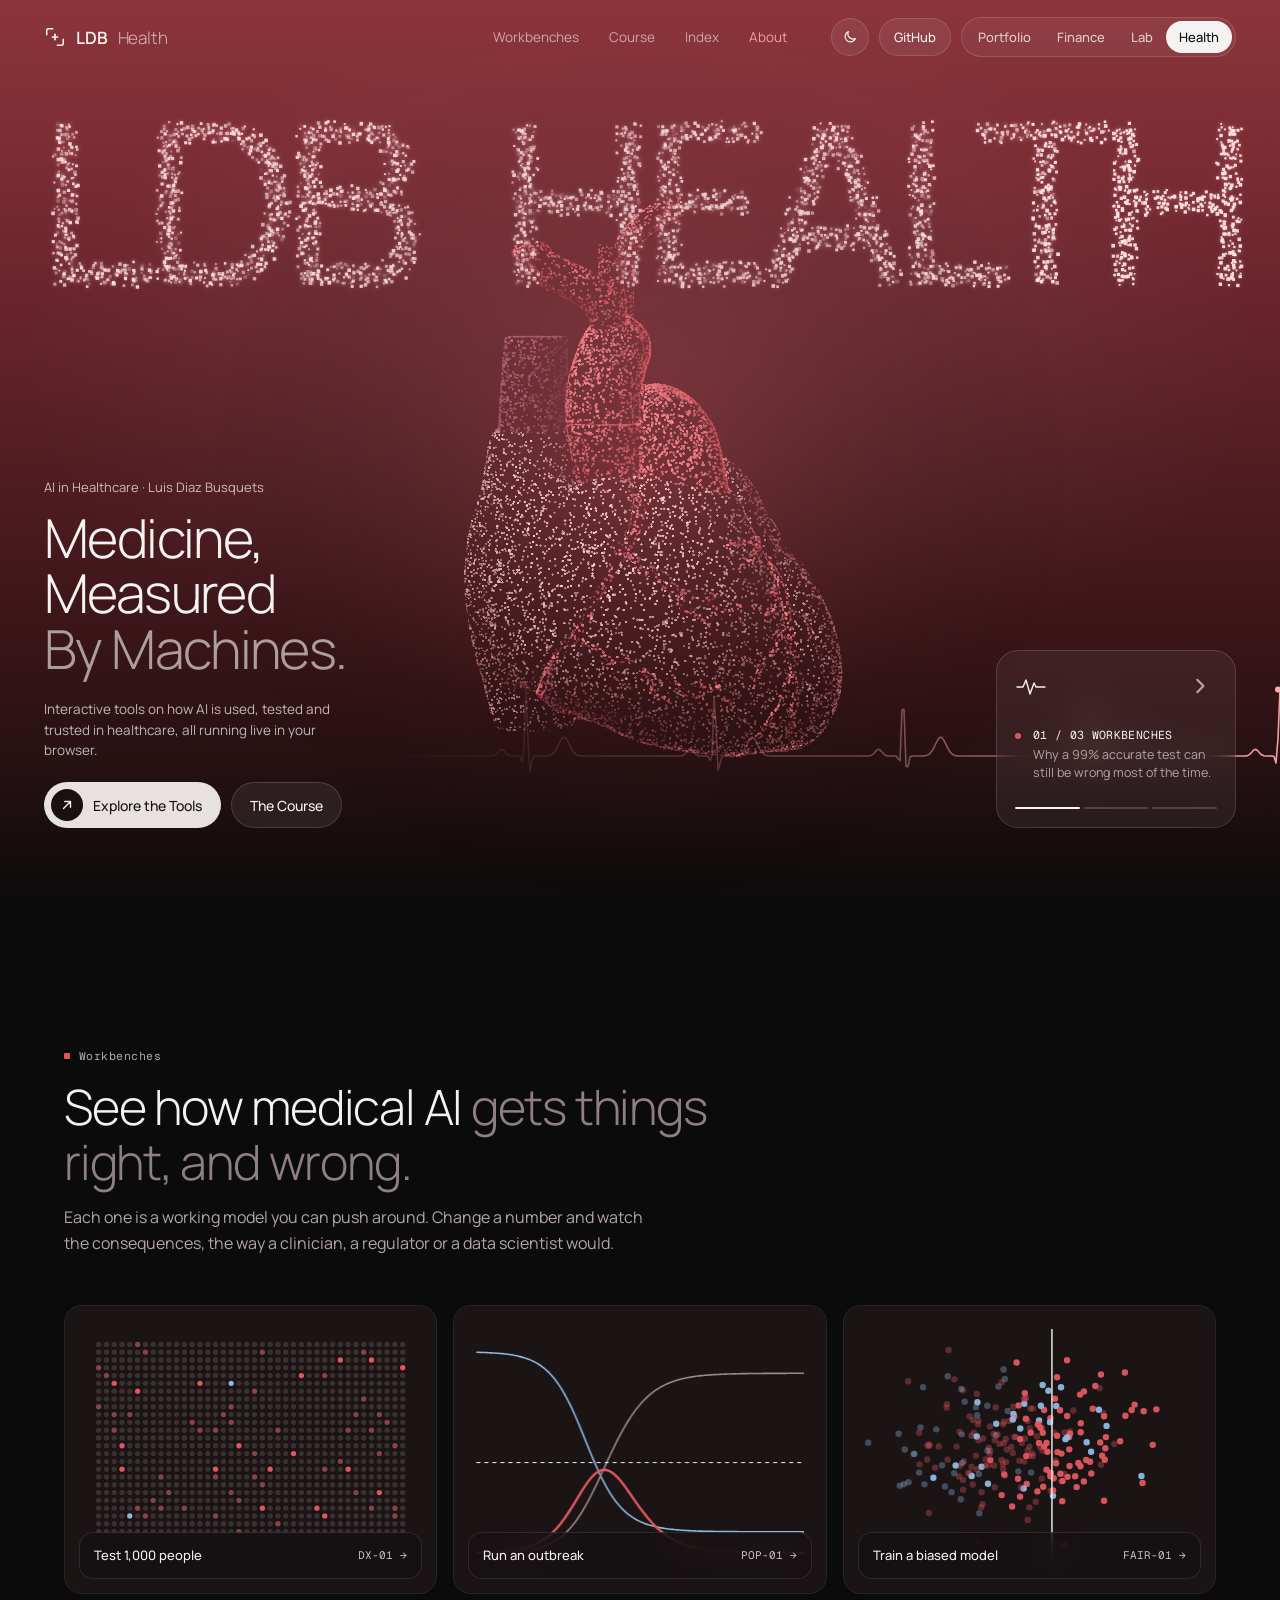
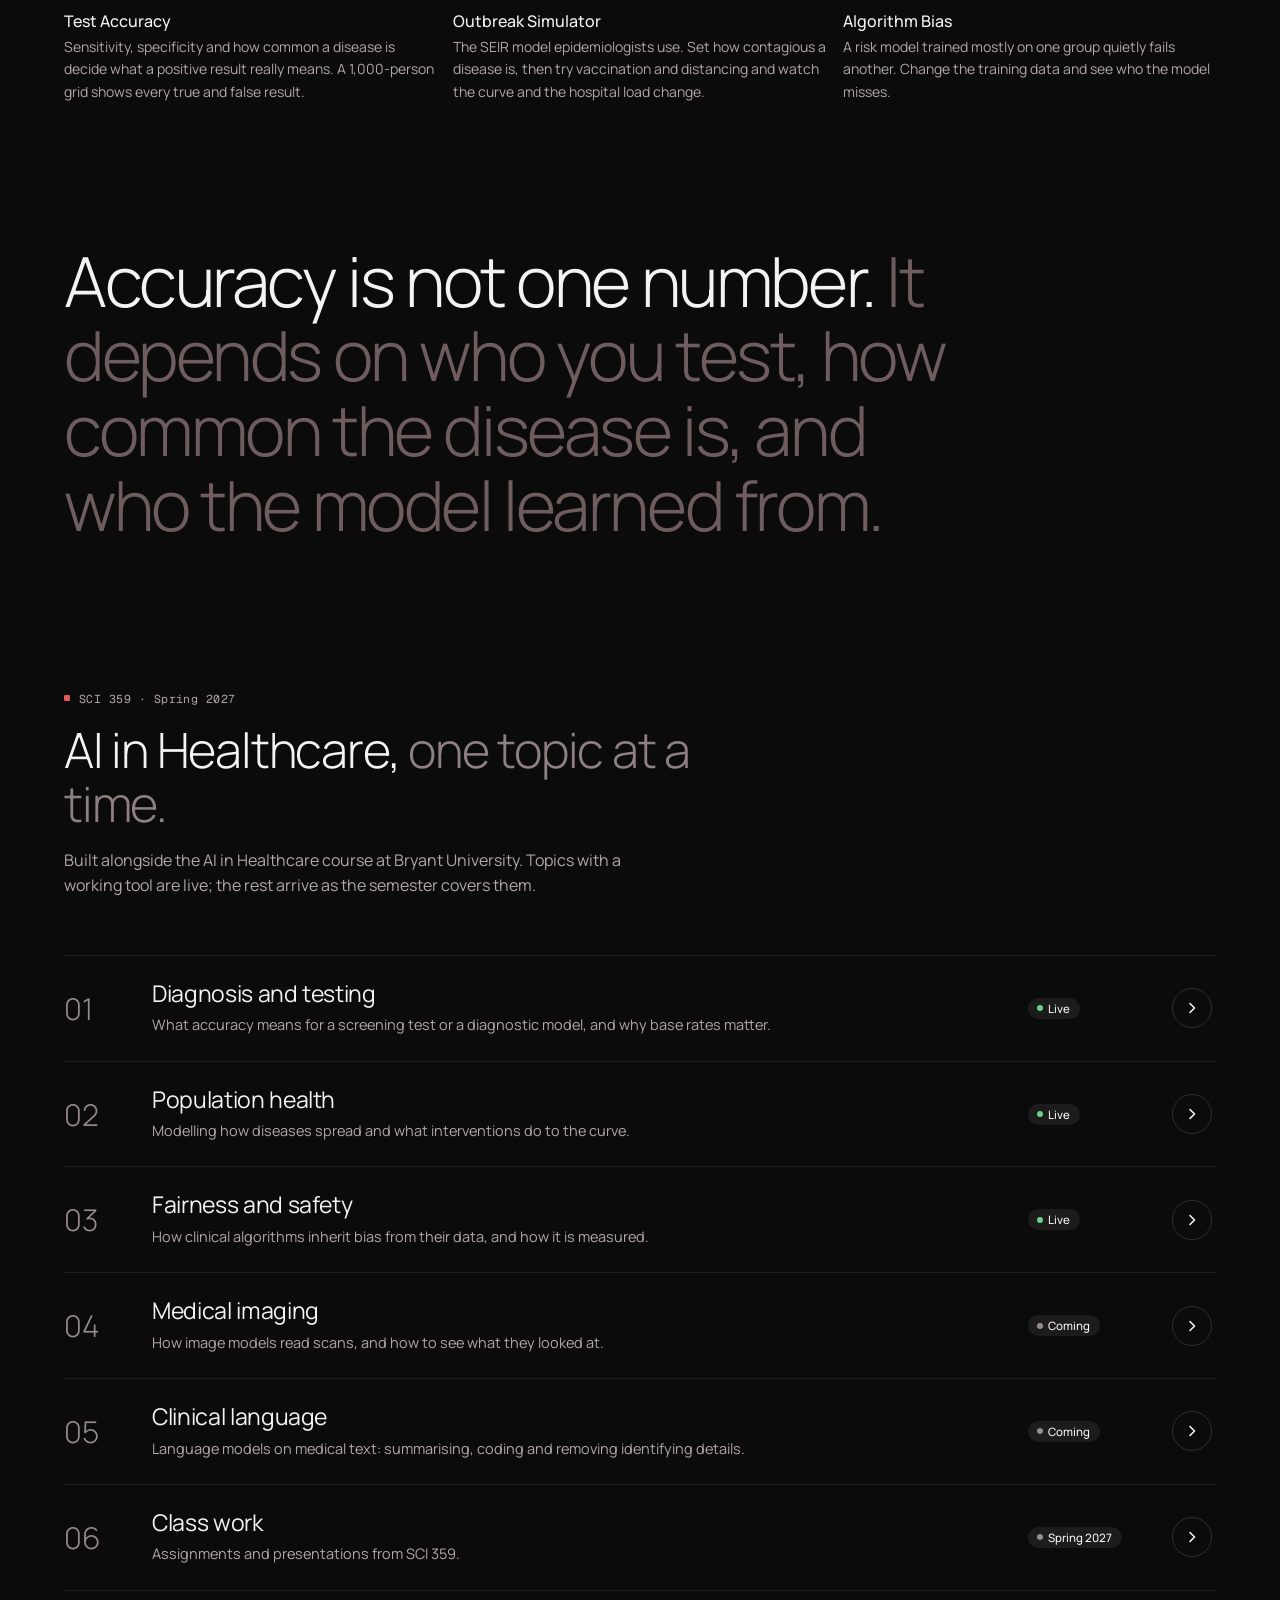
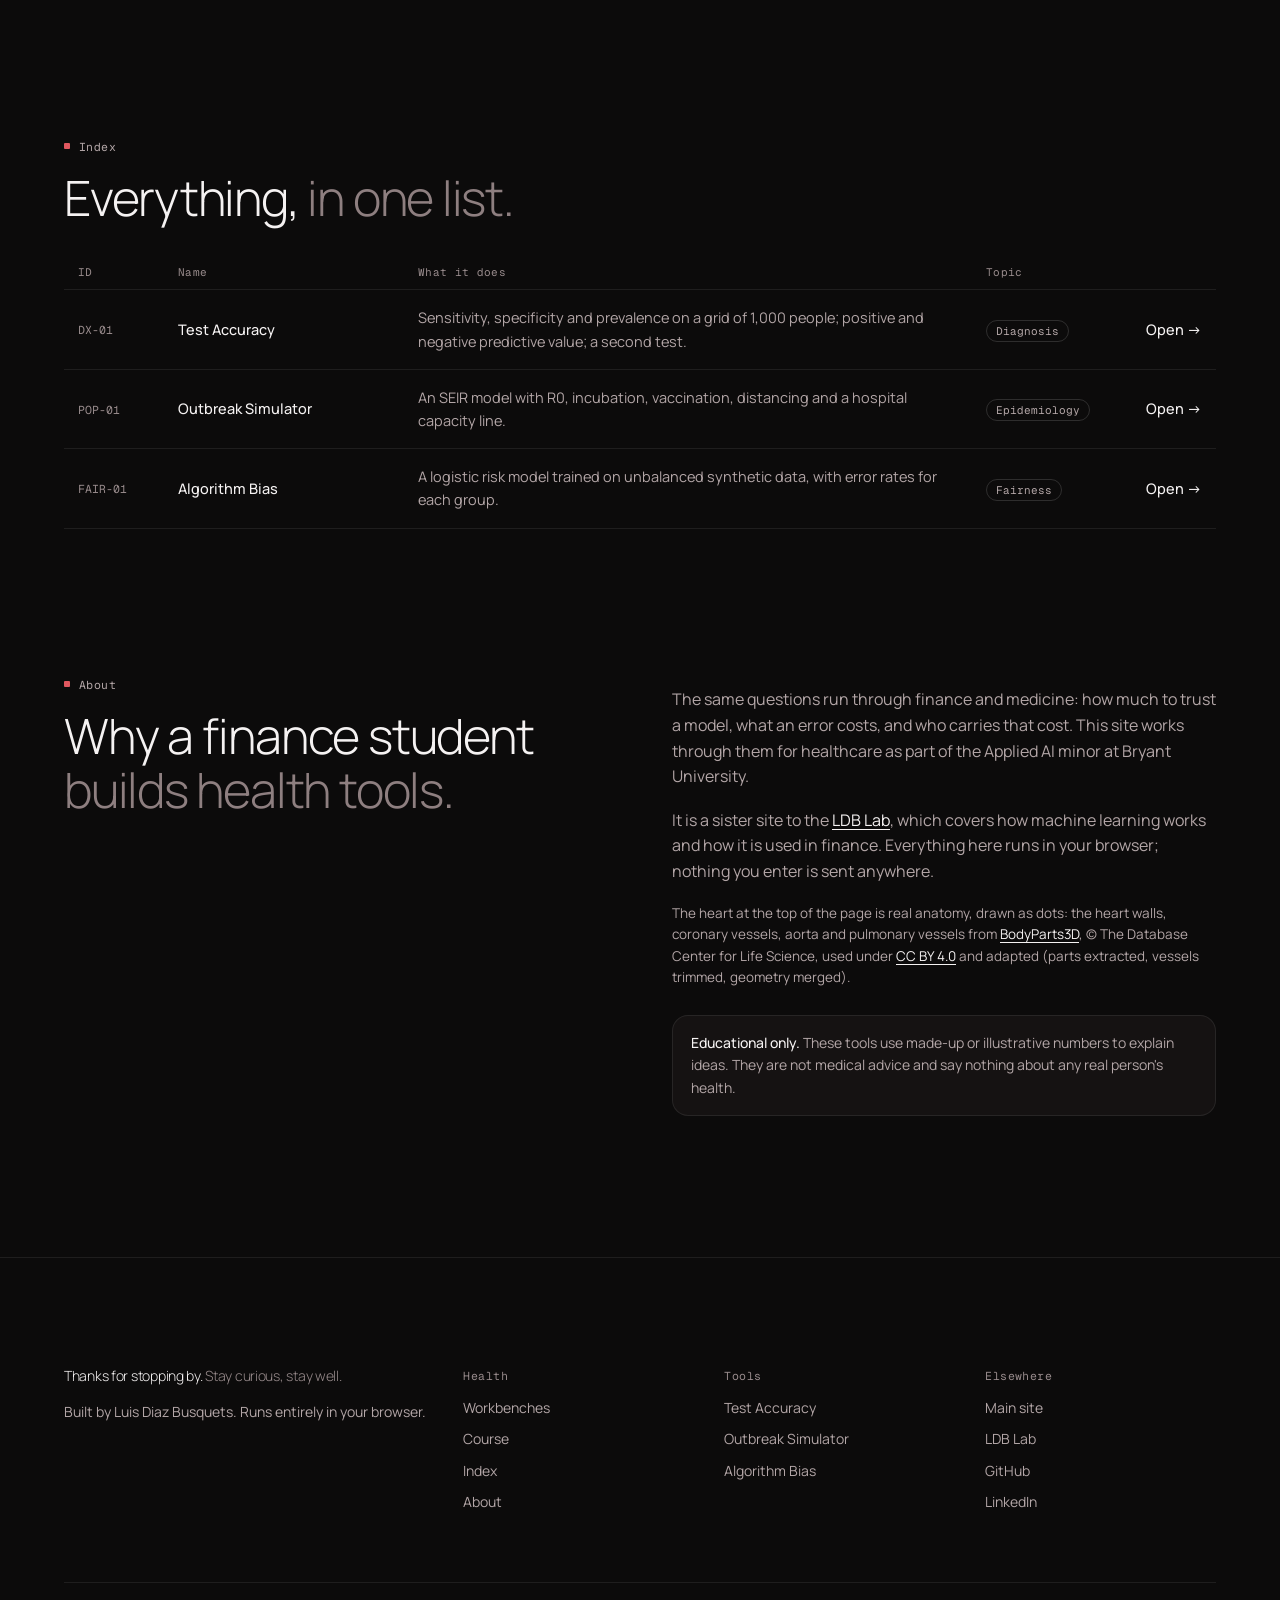
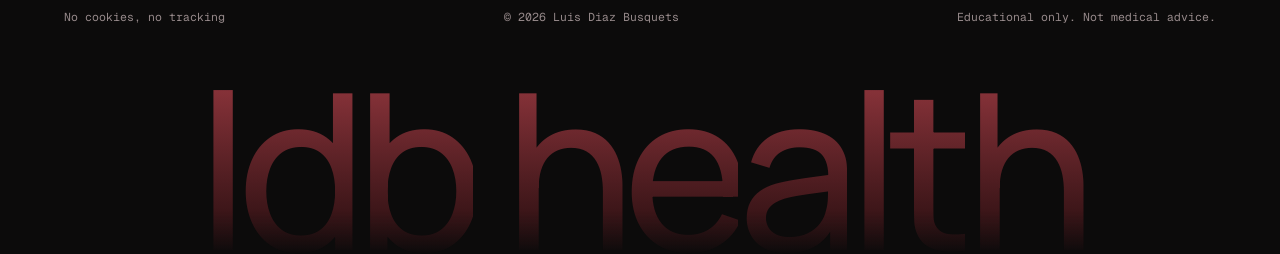
==== index.html @ 4ef7f053 "Version the asset links so browsers pick up updates straight away Co-Authored-By: Claude Opus 5.5 <n" ====
<!DOCTYPE html>
<html lang="en">
<head>
<meta charset="utf-8">
<meta name="viewport" content="width=device-width, initial-scale=1">
<title>Health | Luis Diaz Busquets</title>
<meta name="description" content="Interactive tools on how AI is used, tested and trusted in healthcare, built by Luis Diaz Busquets. Everything runs in your browser.">
<meta property="og:type" content="website">
<meta property="og:site_name" content="LDB Health">
<meta property="og:title" content="Health | Luis Diaz Busquets">
<meta property="og:description" content="Interactive tools on how AI is used, tested and trusted in healthcare. Everything runs in your browser.">
<meta property="og:url" content="https://ldiazbusquets.github.io/health/">
<meta property="og:image" content="https://ldiazbusquets.github.io/health/og.jpg">
<meta property="og:image:width" content="1200">
<meta property="og:image:height" content="630">
<meta name="twitter:card" content="summary_large_image">
<meta name="theme-color" content="#8C343B">
<script src="assets/theme.js?v=805422"></script>
<link rel="icon" href="favicon.svg" type="image/svg+xml">
<link rel="icon" href="favicon-32.png" type="image/png" sizes="32x32">
<link rel="apple-touch-icon" href="apple-touch-icon.png">
<link rel="manifest" href="manifest.webmanifest">
<link rel="preconnect" href="https://fonts.googleapis.com">
<link rel="preconnect" href="https://fonts.gstatic.com" crossorigin>
<link href="https://fonts.googleapis.com/css2?family=Manrope:wght@300;400;500;600&family=Geist+Mono:wght@400;500&display=swap" rel="stylesheet">
<link rel="stylesheet" href="assets/health.css?v=805422">
</head>
<body>

<header class="top"><div class="w">
  <a class="logo" href="#top" aria-label="LDB Health, back to top"><svg viewBox="0 0 24 24" width="22" height="22" aria-hidden="true"><path d="M3 9.5V4.8A1.8 1.8 0 0 1 4.8 3h4.7M14.5 21h4.7a1.8 1.8 0 0 0 1.8-1.8v-4.7" fill="none" stroke="currentColor" stroke-width="1.7" stroke-linecap="round"/><path d="M12 9.2v5.6M9.2 12h5.6" stroke="currentColor" stroke-width="1.9" stroke-linecap="round"/></svg> LDB <span>Health</span></a>
  <nav class="nav" id="nav" aria-label="Sections">
    <a href="#tools">Workbenches</a>
    <a href="#course">Course</a>
    <a href="#index">Index</a>
    <a href="#about">About</a>
    <div class="msites"><a href="/">Portfolio</a><a href="/lab/">Lab</a><b aria-current="page">Health</b></div>
  </nav>
  <div class="hr">
    <button class="tbtn" type="button" id="themeBtn" aria-label="Switch between light and dark"><svg class="moon" viewBox="0 0 24 24" fill="none" stroke="currentColor" stroke-width="1.8" stroke-linecap="round" stroke-linejoin="round" aria-hidden="true"><path d="M20 14.5A8 8 0 0 1 9.5 4a8 8 0 1 0 10.5 10.5z"/></svg><svg class="sun" viewBox="0 0 24 24" fill="none" stroke="currentColor" stroke-width="1.8" stroke-linecap="round" aria-hidden="true"><circle cx="12" cy="12" r="4.2"/><path d="M12 2.5v2M12 19.5v2M2.5 12h2M19.5 12h2M5.3 5.3l1.4 1.4M17.3 17.3l1.4 1.4M5.3 18.7l1.4-1.4M17.3 6.7l1.4-1.4"/></svg></button>
    <a class="pill gl sm gh" href="https://github.com/ldiazbusquets" rel="noopener">GitHub</a>
    <span class="sites" role="navigation" aria-label="Luis Diaz Busquets sites"><a href="/">Portfolio</a><a class="opt" href="/finance/">Finance</a><a href="/lab/">Lab</a><b aria-current="page">Health</b></span>
    <button class="pill gl sm menu" type="button" id="menuBtn" aria-expanded="false" aria-controls="nav">Menu</button>
  </div>
</div></header>

<main>
<section class="hero" id="top" aria-label="Introduction">
  <div class="hstage" role="img" aria-label="A beating anatomical heart: the ventricles, atria, aorta, pulmonary trunk and coronary vessels"><canvas id="wordmark" aria-hidden="true"></canvas><canvas id="heart" aria-hidden="true"></canvas><canvas id="heart3d" data-src="assets/model/heart.bin.gz" aria-hidden="true"></canvas></div>
  <div class="hcopy">
    <p class="k">AI in Healthcare · Luis Diaz Busquets</p>
    <h1><span>Medicine,</span><span>Measured</span><span>By Machines.</span></h1>
    <p>Interactive tools on how AI is used, tested and trusted in healthcare, all running live in your browser.</p>
    <div class="cta"><a class="pill lt" href="#tools"><span class="ic"><svg width="14" height="14" viewBox="0 0 16 16" aria-hidden="true"><path d="M4 12 12 4M5.5 4H12v6.5" fill="none" stroke="currentColor" stroke-width="1.6" stroke-linecap="round" stroke-linejoin="round"/></svg></span>Explore the Tools</a><a class="pill gl" href="#course">The Course</a></div>
  </div>
  <div class="scard" aria-live="polite">
    <div class="tp"><svg viewBox="0 0 32 32" fill="none" stroke="currentColor" stroke-width="1.4" aria-hidden="true"><path d="M2 17h6l3-7 4 14 4-11 2 4h9" stroke-linecap="round" stroke-linejoin="round"/></svg><button class="nx" type="button" id="nx" aria-label="Next"><svg width="16" height="16" viewBox="0 0 16 16" aria-hidden="true"><path d="M6 3.5 10.5 8 6 12.5" fill="none" stroke="currentColor" stroke-width="1.6" stroke-linecap="round" stroke-linejoin="round"/></svg></button></div>
    <a class="it" id="it" href="tests.html"><i></i><div><b id="itb">01 / 03 Workbenches</b><span id="its">Why a 99% accurate test can still be wrong most of the time.</span></div></a>
    <div class="bar" id="bar"><i class="on"></i><i></i><i></i></div>
  </div>
</section>

<section class="s" id="tools" aria-label="Workbenches"><div class="w">
  <div class="shead rv"><div><span class="lbl">Workbenches</span><h2 class="h">See how medical AI <em>gets things right, and wrong.</em></h2><p class="lead">Each one is a working model you can push around. Change a number and watch the consequences, the way a clinician, a regulator or a data scientist would.</p></div></div>
  <div class="feat rv">
    <a class="fc" href="tests.html"><div class="im"><canvas data-prev="tests"></canvas><div class="gl"><b>Test 1,000 people</b><span>DX-01 &rarr;</span></div></div><h3>Test Accuracy</h3><p>Sensitivity, specificity and how common a disease is decide what a positive result really means. A 1,000-person grid shows every true and false result.</p></a>
    <a class="fc" href="outbreak.html"><div class="im"><canvas data-prev="outbreak"></canvas><div class="gl"><b>Run an outbreak</b><span>POP-01 &rarr;</span></div></div><h3>Outbreak Simulator</h3><p>The SEIR model epidemiologists use. Set how contagious a disease is, then try vaccination and distancing and watch the curve and the hospital load change.</p></a>
    <a class="fc" href="bias.html"><div class="im"><canvas data-prev="bias"></canvas><div class="gl"><b>Train a biased model</b><span>FAIR-01 &rarr;</span></div></div><h3>Algorithm Bias</h3><p>A risk model trained mostly on one group quietly fails another. Change the training data and see who the model misses.</p></a>
  </div>
</div></section>

<section class="s" aria-label="Statement"><div class="w rv">
  <p class="stmt">Accuracy is not one number. <span>It depends on who you test, how common the disease is, and who the model learned from.</span></p>
</div></section>

<section class="s" id="course" aria-label="The course"><div class="w">
  <div class="shead rv"><div><span class="lbl">SCI 359 · Spring 2027</span><h2 class="h">AI in Healthcare, <em>one topic at a time.</em></h2><p class="lead">Built alongside the AI in Healthcare course at Bryant University. Topics with a working tool are live; the rest arrive as the semester covers them.</p></div></div>
  <div class="rows rv" id="rows">
    <div class="rw"><button class="rh" type="button" aria-expanded="false"><span class="n">01</span><span><span class="ht">Diagnosis and testing</span><span class="pd">What accuracy means for a screening test or a diagnostic model, and why base rates matter.</span></span><span class="st">Live</span><span class="ar"><svg width="16" height="16" viewBox="0 0 16 16" aria-hidden="true"><path d="M6 3.5 10.5 8 6 12.5" fill="none" stroke="currentColor" stroke-width="1.6" stroke-linecap="round" stroke-linejoin="round"/></svg></span></button>
      <div class="mods"><div><ul><li><a href="tests.html"><span class="id">DX-01</span><span class="t">Test Accuracy</span><span class="d">Sensitivity, specificity, prevalence, and the positive predictive value they produce.</span><span class="o">Open &rarr;</span></a></li></ul></div></div></div>
    <div class="rw"><button class="rh" type="button" aria-expanded="false"><span class="n">02</span><span><span class="ht">Population health</span><span class="pd">Modelling how diseases spread and what interventions do to the curve.</span></span><span class="st">Live</span><span class="ar"><svg width="16" height="16" viewBox="0 0 16 16" aria-hidden="true"><path d="M6 3.5 10.5 8 6 12.5" fill="none" stroke="currentColor" stroke-width="1.6" stroke-linecap="round" stroke-linejoin="round"/></svg></span></button>
      <div class="mods"><div><ul><li><a href="outbreak.html"><span class="id">POP-01</span><span class="t">Outbreak Simulator</span><span class="d">SEIR compartments, R0, vaccination, distancing and hospital capacity.</span><span class="o">Open &rarr;</span></a></li></ul></div></div></div>
    <div class="rw"><button class="rh" type="button" aria-expanded="false"><span class="n">03</span><span><span class="ht">Fairness and safety</span><span class="pd">How clinical algorithms inherit bias from their data, and how it is measured.</span></span><span class="st">Live</span><span class="ar"><svg width="16" height="16" viewBox="0 0 16 16" aria-hidden="true"><path d="M6 3.5 10.5 8 6 12.5" fill="none" stroke="currentColor" stroke-width="1.6" stroke-linecap="round" stroke-linejoin="round"/></svg></span></button>
      <div class="mods"><div><ul><li><a href="bias.html"><span class="id">FAIR-01</span><span class="t">Algorithm Bias</span><span class="d">Group-by-group error rates of a risk model as its training data changes.</span><span class="o">Open &rarr;</span></a></li></ul></div></div></div>
    <div class="rw"><button class="rh" type="button" aria-expanded="false"><span class="n">04</span><span><span class="ht">Medical imaging</span><span class="pd">How image models read scans, and how to see what they looked at.</span></span><span class="st soon">Coming</span><span class="ar"><svg width="16" height="16" viewBox="0 0 16 16" aria-hidden="true"><path d="M6 3.5 10.5 8 6 12.5" fill="none" stroke="currentColor" stroke-width="1.6" stroke-linecap="round" stroke-linejoin="round"/></svg></span></button>
      <div class="mods"><div><ul><li><div><span class="id">IMG-01</span><span class="t">How AI Reads a Scan</span><span class="d">A small image model on a public research dataset, with a map of the pixels it relied on.</span><span class="o soon">Coming</span></div></li></ul></div></div></div>
    <div class="rw"><button class="rh" type="button" aria-expanded="false"><span class="n">05</span><span><span class="ht">Clinical language</span><span class="pd">Language models on medical text: summarising, coding and removing identifying details.</span></span><span class="st soon">Coming</span><span class="ar"><svg width="16" height="16" viewBox="0 0 16 16" aria-hidden="true"><path d="M6 3.5 10.5 8 6 12.5" fill="none" stroke="currentColor" stroke-width="1.6" stroke-linecap="round" stroke-linejoin="round"/></svg></span></button>
      <div class="mods"><div><ul><li><div><span class="id">NLP-01</span><span class="t">De-identification</span><span class="d">Find and mask names, dates and numbers in a made-up clinical note.</span><span class="o soon">Coming</span></div></li></ul></div></div></div>
    <div class="rw"><button class="rh" type="button" aria-expanded="false"><span class="n">06</span><span><span class="ht">Class work</span><span class="pd">Assignments and presentations from SCI 359.</span></span><span class="st soon">Spring 2027</span><span class="ar"><svg width="16" height="16" viewBox="0 0 16 16" aria-hidden="true"><path d="M6 3.5 10.5 8 6 12.5" fill="none" stroke="currentColor" stroke-width="1.6" stroke-linecap="round" stroke-linejoin="round"/></svg></span></button>
      <div class="mods"><div><ul><li><div><span class="id">SCI 359</span><span class="t">Projects</span><span class="d">Added as the course goes.</span><span class="o soon">Spring 2027</span></div></li></ul></div></div></div>
  </div>
</div></section>

<section class="s" id="index" aria-label="Index"><div class="w">
  <div class="shead rv"><div><span class="lbl">Index</span><h2 class="h">Everything, <em>in one list.</em></h2></div></div>
  <table class="cat rv"><thead><tr><th class="id">ID</th><th>Name</th><th>What it does</th><th class="m">Topic</th><th></th></tr></thead><tbody>
    <tr class="row" data-href="tests.html"><td class="id">DX-01</td><td class="t"><a href="tests.html">Test Accuracy</a></td><td class="d">Sensitivity, specificity and prevalence on a grid of 1,000 people; positive and negative predictive value; a second test.</td><td class="m"><span class="tag">Diagnosis</span></td><td class="go">Open &rarr;</td></tr>
    <tr class="row" data-href="outbreak.html"><td class="id">POP-01</td><td class="t"><a href="outbreak.html">Outbreak Simulator</a></td><td class="d">An SEIR model with R0, incubation, vaccination, distancing and a hospital capacity line.</td><td class="m"><span class="tag">Epidemiology</span></td><td class="go">Open &rarr;</td></tr>
    <tr class="row" data-href="bias.html"><td class="id">FAIR-01</td><td class="t"><a href="bias.html">Algorithm Bias</a></td><td class="d">A logistic risk model trained on unbalanced synthetic data, with error rates for each group.</td><td class="m"><span class="tag">Fairness</span></td><td class="go">Open &rarr;</td></tr>
  </tbody></table>
</div></section>

<section class="s" id="about" aria-label="About"><div class="w two rv">
  <div><span class="lbl">About</span><h2 class="h">Why a finance student <em>builds health tools.</em></h2></div>
  <div>
    <p>The same questions run through finance and medicine: how much to trust a model, what an error costs, and who carries that cost. This site works through them for healthcare as part of the Applied AI minor at Bryant University.</p>
    <p>It is a sister site to the <a href="/lab/" style="color:var(--ink);text-decoration:underline;text-underline-offset:3px">LDB Lab</a>, which covers how machine learning works and how it is used in finance. Everything here runs in your browser; nothing you enter is sent anywhere.</p>
    <p style="font-size:13.5px">The heart at the top of the page is real anatomy, drawn as dots: the heart walls, coronary vessels, aorta and pulmonary vessels from <a href="https://dbarchive.biosciencedbc.jp/en/bodyparts3d/" rel="noopener" style="color:var(--ink);text-decoration:underline;text-underline-offset:3px">BodyParts3D</a>, © The Database Center for Life Science, used under <a href="https://creativecommons.org/licenses/by/4.0/" rel="noopener" style="color:var(--ink);text-decoration:underline;text-underline-offset:3px">CC BY 4.0</a> and adapted (parts extracted, vessels trimmed, geometry merged).</p>
    <div class="note"><b>Educational only.</b> These tools use made-up or illustrative numbers to explain ideas. They are not medical advice and say nothing about any real person's health.</div>
  </div>
</div></section>
</main>

<footer><div class="w">
  <div class="fgrid">
    <div><p class="big4">Thanks for stopping by. <em>Stay curious, stay well.</em></p><p style="margin-top:16px">Built by Luis Diaz Busquets. Runs entirely in your browser.</p></div>
    <div><h5>Health</h5><p><a href="#tools">Workbenches</a></p><p><a href="#course">Course</a></p><p><a href="#index">Index</a></p><p><a href="#about">About</a></p></div>
    <div><h5>Tools</h5><p><a href="tests.html">Test Accuracy</a></p><p><a href="outbreak.html">Outbreak Simulator</a></p><p><a href="bias.html">Algorithm Bias</a></p></div>
    <div><h5>Elsewhere</h5><p><a href="/">Main site</a></p><p><a href="/lab/">LDB Lab</a></p><p><a href="https://github.com/ldiazbusquets" rel="noopener">GitHub</a></p><p><a href="https://www.linkedin.com/in/luis-diaz-busquets" rel="noopener">LinkedIn</a></p></div>
  </div>
  <div class="fbar"><span>No cookies, no tracking</span><span>&copy; <span id="yr"></span> Luis Diaz Busquets</span><span>Educational only. Not medical advice.</span></div>
</div>
<div class="wm" id="wm" aria-hidden="true"><span>l</span><span>d</span><span>b</span><span>&nbsp;</span><span>h</span><span>e</span><span>a</span><span>l</span><span>t</span><span>h</span></div>
</footer>

<script src="assets/site.js?v=805422"></script>
<script src="assets/heart3d.js?v=805422"></script>
<script src="assets/wordmark.js?v=805422"></script>
<script src="assets/heart.js?v=805422"></script>
<script>
(function () {
  // hero card: cycles through the workbenches
  var items = [['01 / 03 Workbenches', 'Why a 99% accurate test can still be wrong most of the time.', 'tests.html'],
               ['02 / 03 Workbenches', 'Flatten an outbreak curve under the hospital line.', 'outbreak.html'],
               ['03 / 03 Workbenches', 'Watch a model trained on one group miss another.', 'bias.html']], k = 0, timer;
  function show(i) { k = i; document.getElementById('itb').textContent = items[i][0]; document.getElementById('its').textContent = items[i][1]; document.getElementById('it').href = items[i][2];
    document.querySelectorAll('#bar i').forEach(function (b, j) { b.classList.toggle('on', j === i); }); }
  function auto() { clearInterval(timer); timer = setInterval(function () { show((k + 1) % items.length); }, 5000); }
  document.getElementById('nx').onclick = function () { show((k + 1) % items.length); auto(); }; auto();

  // course rows open and close
  document.querySelectorAll('.rh').forEach(function (b) { b.onclick = function () { var r = b.parentElement, o = r.classList.toggle('open'); b.setAttribute('aria-expanded', o); }; });
  // index rows are clickable
  document.querySelectorAll('tr.row').forEach(function (r) { r.onclick = function (e) { if (!e.target.closest('a')) location.href = r.dataset.href; }; });

  // live previews on the workbench cards
  function prev() {
    var C = window.ldbColors();
    document.querySelectorAll('canvas[data-prev]').forEach(function (cv) {
      var r = cv.getBoundingClientRect(), d = Math.min(2, devicePixelRatio || 1), W = r.width, H = r.height; if (!W) return;
      cv.width = W * d; cv.height = H * d; var c = cv.getContext('2d'); c.setTransform(d, 0, 0, d, 0, 0);
      c.fillStyle = C.lt ? '#F3E9E9' : '#1A1415'; c.fillRect(0, 0, W, H);
      var kind = cv.dataset.prev;
      if (kind === 'tests') {   // 1,000 people: prevalence 2%, sensitivity 90%, specificity 95%
        var cols = 40, rows = 25, gx = W * 0.84 / cols, ox = (W - gx * cols) / 2, oy = H * 0.12;
        var cells = []; for (var i = 0; i < 18; i++) cells.push('tp'); cells.push('fn', 'fn'); for (i = 0; i < 49; i++) cells.push('fp'); while (cells.length < 1000) cells.push('tn');
        var seed = 7; function rnd() { seed = (seed * 9301 + 49297) % 233280; return seed / 233280; }
        for (i = cells.length - 1; i > 0; i--) { var j = Math.floor(rnd() * (i + 1)), t = cells[i]; cells[i] = cells[j]; cells[j] = t; }
        var col = { tp: C.acc2, fn: C.blue, fp: C.lt ? '#E3A9AD' : '#8A4248', tn: C.lt ? '#DCCFD0' : '#3A3031' };
        cells.forEach(function (k2, n) { c.fillStyle = col[k2]; c.beginPath(); c.arc(ox + (n % cols + .5) * gx, oy + (Math.floor(n / cols) + .5) * gx, gx * 0.34, 0, 7); c.fill(); });
      } else if (kind === 'outbreak') {   // a quick SEIR run
        var N = 1, S = .999, E = 0, I = .001, R = 0, b = 2.5 / 7, s2 = 1 / 5, g2 = 1 / 7, pts = [];
        for (var day = 0; day < 180; day++) { for (var h = 0; h < 4; h++) { var dt = .25, inf = b * S * I; S -= inf * dt; E += (inf - s2 * E) * dt; I += (s2 * E - g2 * I) * dt; R += g2 * I * dt; } pts.push([S, I, R]); }
        var X = function (i2) { return W * 0.06 + i2 / 179 * W * 0.88; }, Y = function (v) { return H * 0.86 - v * H * 0.7; };
        [[0, C.blue], [2, C.t3], [1, C.acc2]].forEach(function (q) { c.strokeStyle = q[1]; c.lineWidth = q[0] === 1 ? 2.4 : 1.6; c.beginPath(); pts.forEach(function (p, i2) { var y = Y(q[0] === 1 ? p[1] * 3 : p[q[0]]); if (i2) c.lineTo(X(i2), y); else c.moveTo(X(i2), y); }); c.stroke(); });
        c.setLineDash([4, 4]); c.strokeStyle = C.ink; c.lineWidth = 1; c.beginPath(); c.moveTo(W * .06, Y(.45)); c.lineTo(W * .94, Y(.45)); c.stroke(); c.setLineDash([]);
      } else {   // two groups, one threshold
        var sd = 3; function rn() { sd = (sd * 16807) % 2147483647; return sd / 2147483647; } function gauss() { return Math.sqrt(-2 * Math.log(rn() + 1e-9)) * Math.cos(6.283 * rn()); }
        for (var n2 = 0; n2 < 260; n2++) { var grpB = n2 % 4 === 0, sick = rn() < .4, x = (sick ? .62 : .38) + gauss() * .12 - (grpB ? .12 : 0), y = .5 + gauss() * .17;
          c.fillStyle = grpB ? C.blue : C.acc2; c.globalAlpha = sick ? .95 : .35; c.beginPath(); c.arc(W * (.08 + x * .84), H * (.12 + y * .72), 3.2, 0, 7); c.fill(); }
        c.globalAlpha = 1; c.strokeStyle = C.ink; c.lineWidth = 1.4; c.beginPath(); c.moveTo(W * .56, H * .08); c.lineTo(W * .56, H * .88); c.stroke();
      }
    });
  }
  addEventListener('load', prev); addEventListener('resize', function () { clearTimeout(prev.t); prev.t = setTimeout(prev, 150); }); addEventListener('themechange', prev);
})();
</script>
</body>
</html>
---- assets/health.css ----
/* LDB Health: the LDB Lab design system, in red. Shared by every page. */
:root { --bg: #0C0B0B; --s1: #151212; --s2: #1C1818; --s3: #2A2222; --ln: rgba(255,255,255,.08); --ln2: rgba(255,255,255,.14);
  --ink: #F5F2F2; --t2: #B3A6A7; --t3: #978A8B; --acc: #F2A0A4; --acc2: #E0575F; --green: #6BD38A; --rose: #E7A3A8; --blue: #8FB8E0;
  --hero: linear-gradient(180deg, #8C343B 0%, #7A2C33 18%, #5E2127 42%, #3D1619 68%, #241012 86%, #0C0B0B 100%);
  --wmg: linear-gradient(180deg, #8C343B 0%, #3D1619 75%, rgba(12,11,11,0) 100%);
  --sans: "Manrope", system-ui, -apple-system, "Segoe UI", Arial, sans-serif; --mono: "Geist Mono", ui-monospace, Menlo, Consolas, monospace;
  --max: 1240px; --g: clamp(18px, 4vw, 44px); color-scheme: dark; }
html.lt { color-scheme: light; --bg: #F2EEEE; --s1: #FAF7F7; --s2: #FFFFFF; --s3: #E3D6D7; --ln: rgba(60,20,24,.09); --ln2: rgba(60,20,24,.16);
  --ink: #1C1415; --t2: #5F5152; --t3: #7A6A6B; --acc: #B3343C; --acc2: #C8414A;
  --hero: linear-gradient(180deg, #E9C9CB 0%, #EED7D8 30%, #F1E3E3 62%, #F2EEEE 100%);
  --wmg: linear-gradient(180deg, #C98C90 0%, #E2C3C5 70%, rgba(242,238,238,0) 100%); }
* { box-sizing: border-box; }
[hidden] { display: none !important; }
html { -webkit-text-size-adjust: 100%; }
@view-transition { navigation: auto; }
body { margin: 0; background: var(--bg); color: var(--ink); font: 400 16px/1.6 var(--sans); -webkit-font-smoothing: antialiased; overflow-x: clip; }
a { color: inherit; text-decoration: none; }
:focus-visible { outline: 2px solid var(--acc); outline-offset: 3px; border-radius: 8px; }
.w { max-width: var(--max); margin: 0 auto; padding: 0 var(--g); }
.lbl { display: inline-flex; align-items: center; gap: 9px; font: 400 11.5px var(--mono); letter-spacing: .04em; color: var(--t2); }
.lbl::before { content: ""; width: 6px; height: 6px; background: var(--acc2); border-radius: 1px; }
h2.h { font: 300 clamp(30px, 3.8vw, 50px)/1.12 var(--sans); letter-spacing: -.025em; margin: 14px 0 0; }
h2.h em { font-style: normal; color: #8E7F80; } html.lt h2.h em { color: #A39192; }
.lead { color: var(--t2); font-size: clamp(15px, 1.25vw, 17px); max-width: 580px; margin: 16px 0 0; }
html.theming, html.theming * { transition: background-color .5s ease, color .5s ease, border-color .5s ease, fill .5s ease !important; }

/* pills */
.pill { display: inline-flex; align-items: center; gap: 10px; font: 500 14px var(--sans); padding: 6px 18px 6px 6px; border-radius: 999px; border: 1px solid transparent; cursor: pointer; white-space: nowrap; transition: background .2s, border-color .2s, transform .2s; color: inherit; background: none; }
.pill .ic { width: 32px; height: 32px; border-radius: 50%; display: inline-flex; align-items: center; justify-content: center; flex: none; transition: transform .3s; }
.pill:hover .ic { transform: rotate(-45deg); }
.pill.lt { background: rgba(245,240,240,.94); color: #171112; } .pill.lt .ic { background: #171112; color: #F5F0F0; } .pill.lt:hover { background: #fff; }
html.lt .pill.lt { background: #1C1415; color: #F7F2F2; } html.lt .pill.lt .ic { background: #F7F2F2; color: #1C1415; } html.lt .pill.lt:hover { background: #2C2021; }
.pill.gl { background: rgba(255,255,255,.07); border-color: var(--ln2); color: var(--ink); -webkit-backdrop-filter: blur(14px); backdrop-filter: blur(14px); padding: 6px 18px; min-height: 46px; }
.pill.gl:hover { background: rgba(255,255,255,.13); }
html.lt .pill.gl { background: rgba(255,255,255,.55); } html.lt .pill.gl:hover { background: rgba(255,255,255,.9); }
.pill.sm { font-size: 13px; padding: 4px 15px 4px 4px; } .pill.sm .ic { width: 28px; height: 28px; }
.pill.gl.sm { padding: 4px 14px; min-height: 38px; }

/* header */
header.top { position: fixed; top: 0; left: 0; right: 0; z-index: 40; transition: background .3s, border-color .3s; border-bottom: 1px solid transparent; }
header.top.scrolled { background: rgba(12,11,11,.72); -webkit-backdrop-filter: blur(18px) saturate(1.2); backdrop-filter: blur(18px) saturate(1.2); border-color: var(--ln); }
html.lt header.top.scrolled { background: rgba(242,238,238,.78); }
header.top .w { display: grid; grid-template-columns: 1fr auto 1fr; align-items: center; height: 74px; gap: 16px; max-width: 1400px; }
.logo { display: inline-flex; align-items: center; gap: 10px; font: 600 17px var(--sans); letter-spacing: -.01em; white-space: nowrap; justify-self: start; }
.logo span { font-weight: 300; opacity: .7; }
.logo .crumb { font: 400 13.5px var(--sans); opacity: .6; padding-left: 12px; margin-left: 2px; border-left: 1px solid var(--ln2); }
.nav { display: flex; gap: 30px; }
.nav a { font: 400 13.5px var(--sans); color: var(--ink); opacity: .62; transition: opacity .2s, color .2s; padding: 6px 0; }
.nav a:hover { opacity: 1; } .nav a.on { color: var(--acc); opacity: 1; }
.hr { justify-self: end; display: flex; gap: 10px; align-items: center; }
.sites { display: inline-flex; align-items: center; height: 40px; padding: 3px; border-radius: 999px; border: 1px solid var(--ln2); background: rgba(255,255,255,.05); -webkit-backdrop-filter: blur(14px); backdrop-filter: blur(14px); white-space: nowrap; }
.sites a, .sites b { display: grid; place-items: center; height: 32px; padding: 0 13px; border-radius: 999px; font: 500 13px var(--sans); color: var(--ink); opacity: .8; transition: opacity .2s, background .2s; }
.sites a:hover { opacity: 1; background: rgba(255,255,255,.08); }
.sites b { background: var(--ink); color: var(--bg); opacity: 1; }
html.lt .sites { background: rgba(255,255,255,.5); border-color: rgba(60,20,24,.14); }
.msites { display: none; }
.menu { display: none; }
.tbtn { width: 38px; height: 38px; border-radius: 50%; display: grid; place-items: center; padding: 0; cursor: pointer; color: var(--ink); background: rgba(255,255,255,.07); border: 1px solid var(--ln2); -webkit-backdrop-filter: blur(14px); backdrop-filter: blur(14px); transition: background .2s, transform .3s; }
.tbtn:hover { background: rgba(255,255,255,.14); } .tbtn:active { transform: scale(.92); }
.tbtn svg { width: 16px; height: 16px; display: block; } .tbtn .sun { display: none; }
html.lt .tbtn .sun { display: block; } html.lt .tbtn .moon { display: none; }
html.lt .tbtn { background: rgba(255,255,255,.5); border-color: rgba(60,20,24,.14); }
@media (max-width: 1240px) { .hr .gh { display: none; } }
@media (max-width: 1100px) { .sites .opt { display: none; } }
@media (max-width: 960px) { .nav { gap: 20px; } }
@media (max-width: 820px) {
  header.top { background: rgba(12,11,11,.6); -webkit-backdrop-filter: blur(18px); backdrop-filter: blur(18px); }
  html.lt header.top { background: rgba(242,238,238,.7); }
  header.top .w { grid-template-columns: 1fr auto; height: 64px; }
  .nav { display: none; position: absolute; top: 64px; left: 0; right: 0; flex-direction: column; gap: 0; background: rgba(12,11,11,.97); border-bottom: 1px solid var(--ln); padding: 6px var(--g) 14px; }
  html.lt .nav { background: rgba(242,238,238,.98); }
  .nav.open { display: flex; } .nav a { padding: 14px 0; border-bottom: 1px solid var(--ln); font-size: 15px; opacity: .85; } .nav a:last-child { border: 0; }
  .menu { display: inline-flex; } .hr .sites { display: none; }
  .nav.open .msites { display: flex; gap: 6px; margin-top: 12px; } .nav .msites a, .nav .msites b { flex: 1; text-align: center; padding: 11px 0; border: 1px solid var(--ln2); border-radius: 999px; font: 500 14px var(--sans); }
  .nav .msites b { background: var(--ink); color: var(--bg); border-color: transparent; }
  .logo .crumb { display: none; }
  header.top .w > span:empty { display: none; }
}

/* hero */
.hero { position: relative; min-height: max(720px, 100svh); background: var(--hero); overflow: hidden; isolation: isolate; }
.hero::after { content: ""; position: absolute; inset: 0; z-index: -1; background: radial-gradient(70% 55% at 50% 40%, rgba(255,255,255,.08), transparent 70%); pointer-events: none; }
html.lt .hero::after { background: radial-gradient(70% 55% at 50% 40%, rgba(255,255,255,.4), transparent 70%); }
.hstage { position: absolute; inset: 0; z-index: 0; }
#wordmark { position: absolute; left: 0; right: 0; top: clamp(70px, 9vh, 100px); width: 100%; height: clamp(130px, 19vw, 280px); display: block; transition: opacity 1.2s ease; }
#wordmark.ingl { opacity: 0; }   /* drawn inside the heart's WebGL canvas instead, so the heart always covers it */
#heart, #heart3d { position: absolute; inset: 0; width: 100%; height: 100%; display: block; }
#heart3d { opacity: 0; transition: opacity 1.2s ease; } #heart3d.on { opacity: 1; }
.hcopy { position: absolute; z-index: 2; left: var(--g); bottom: clamp(48px, 8vh, 80px); max-width: 440px; }
.hcopy .k { font: 400 13px var(--sans); opacity: .75; margin: 0 0 14px; }
.hcopy h1 { font: 300 clamp(36px, 4.2vw, 60px)/1.04 var(--sans); letter-spacing: -.03em; margin: 0; }
.hcopy h1 span { display: block; } .hcopy h1 span:last-child { opacity: .62; }
.hcopy p { font-size: 13.5px; opacity: .74; margin: 22px 0; max-width: 320px; line-height: 1.5; }
.hcopy .cta { display: flex; gap: 10px; flex-wrap: wrap; }
.scard { position: absolute; z-index: 2; right: var(--g); bottom: clamp(48px, 8vh, 80px); width: 240px; padding: 18px; border-radius: 22px; background: rgba(255,255,255,.06); border: 1px solid rgba(255,255,255,.14); -webkit-backdrop-filter: blur(18px); backdrop-filter: blur(18px); }
html.lt .scard { background: rgba(255,255,255,.45); border-color: rgba(60,20,24,.12); }
.scard .tp { display: flex; justify-content: space-between; align-items: center; margin-bottom: 24px; }
.scard .tp svg { width: 32px; height: 32px; }
.scard .nx { width: 34px; height: 34px; border-radius: 50%; border: 0; background: transparent; color: var(--t2); cursor: pointer; display: flex; align-items: center; justify-content: center; }
.scard .nx:hover { background: rgba(255,255,255,.1); color: var(--ink); }
.scard .it { display: grid; grid-template-columns: 8px 1fr; gap: 10px; align-items: start; min-height: 64px; }
.scard .it i { width: 6px; height: 6px; border-radius: 50%; background: var(--acc2); margin-top: 6px; }
.scard .it b { display: block; font: 400 11.5px var(--mono); letter-spacing: .03em; text-transform: uppercase; }
.scard .it span { display: block; font-size: 12.5px; color: var(--t2); margin-top: 4px; line-height: 1.45; }
.scard .bar { display: flex; gap: 4px; margin-top: 16px; }
.scard .bar i { flex: 1; height: 2px; border-radius: 1px; background: rgba(255,255,255,.18); transition: background .3s; }
html.lt .scard .bar i { background: rgba(60,20,24,.15); }
.scard .bar i.on { background: var(--ink); }
@media (max-width: 980px) {
  .hero { min-height: 0; padding: 74px 0 40px; }
  .hstage { position: relative; height: min(100vw, 560px); }
  #wordmark { top: 0; height: 22vw; }
  .hcopy, .scard { position: relative; left: 0; right: 0; bottom: 0; margin: 10px var(--g) 0; max-width: none; }
  .scard { width: auto; margin-top: 30px; }
}

/* sections */
section.s { position: relative; padding: clamp(96px, 11vw, 150px) 0 0; scroll-margin-top: 40px; }
.shead { display: flex; justify-content: space-between; align-items: flex-end; gap: 30px; flex-wrap: wrap; }
.shead > div { max-width: 660px; }
.stmt { font: 300 clamp(30px, 5.4vw, 76px)/1.08 var(--sans); letter-spacing: -.035em; margin: 0; text-wrap: balance; }
.stmt span { color: #6F5D5E; } html.lt .stmt span { color: #B39E9F; }

/* featured cards with live previews */
.feat { display: grid; grid-template-columns: repeat(3, minmax(0, 1fr)); gap: 16px; margin-top: 48px; }
.fc { position: relative; display: flex; flex-direction: column; }
.fc .im { position: relative; aspect-ratio: 4 / 3.1; border-radius: 18px; overflow: hidden; background: var(--s1); border: 1px solid var(--ln); }
.fc .im canvas { position: absolute; inset: 0; width: 100%; height: 100%; display: block; transition: transform .8s cubic-bezier(.2,.7,.2,1); }
.fc:hover .im canvas { transform: scale(1.03); }
.fc .gl { position: absolute; left: 14px; right: 14px; bottom: 14px; z-index: 2; padding: 12px 14px; border-radius: 14px; background: rgba(20,16,17,.66); border: 1px solid rgba(255,255,255,.1); -webkit-backdrop-filter: blur(14px); backdrop-filter: blur(14px); display: flex; align-items: center; justify-content: space-between; gap: 10px; font-size: 13px; color: #F5F2F2; }
.fc .gl b { font-weight: 500; } .fc .gl span { color: #C9BCBD; font: 400 11px var(--mono); }
.fc h3 { font: 500 16px var(--sans); margin: 16px 0 4px; }
.fc p { margin: 0; color: var(--t2); font-size: 14px; }
@media (max-width: 900px) { .feat { grid-template-columns: minmax(0, 1fr); } }

/* course rows */
.rows { margin-top: 56px; border-top: 1px solid var(--ln); }
.rw { border-bottom: 1px solid var(--ln); }
.rh { display: grid; grid-template-columns: 64px minmax(0, 1fr) 120px 44px; gap: 24px; align-items: center; padding: 24px 0; cursor: pointer; background: none; border: 0; width: 100%; text-align: left; color: inherit; font: inherit; }
.rh .n { font: 300 30px var(--sans); color: var(--t3); transition: color .2s; }
.rh .ht { display: block; font: 400 clamp(18px, 1.8vw, 23px)/1.2 var(--sans); letter-spacing: -.015em; margin: 0 0 6px; }
.rh .pd { display: block; color: var(--t2); font-size: 14.5px; }
.st { justify-self: start; font: 500 11.5px var(--sans); padding: 3px 10px 3px 20px; border-radius: 999px; background: rgba(255,255,255,.07); position: relative; white-space: nowrap; }
html.lt .st { background: rgba(60,20,24,.06); }
.st::before { content: ""; position: absolute; left: 9px; top: 50%; width: 6px; height: 6px; margin-top: -3px; border-radius: 50%; background: var(--green); }
.st.soon::before { background: var(--t3); }
.rh .ar { width: 40px; height: 40px; border-radius: 50%; border: 1px solid var(--ln2); display: flex; align-items: center; justify-content: center; transition: background .2s, transform .35s; }
.rh:hover .n, .rw.open .n { color: var(--ink); }
.rw.open .ar { transform: rotate(90deg); background: var(--ink); color: var(--bg); border-color: var(--ink); }
.mods { display: grid; grid-template-rows: 0fr; transition: grid-template-rows .45s cubic-bezier(.2,.7,.2,1); }
.rw.open .mods { grid-template-rows: 1fr; }
.mods > div { overflow: hidden; }
.mods ul { list-style: none; margin: 0 0 24px; padding: 0 0 0 88px; display: grid; gap: 8px; }
.mods li > a, .mods li > div { display: grid; grid-template-columns: 84px minmax(0, 240px) minmax(0, 1fr) auto; gap: 18px; align-items: center; padding: 14px 18px; border-radius: 14px; background: var(--s1); border: 1px solid var(--ln); transition: background .2s, border-color .2s; }
.mods li > a:hover { background: var(--s2); border-color: var(--ln2); }
.mods .id { font: 400 11.5px var(--mono); color: var(--t3); } .mods .t { font-weight: 500; } .mods .d { color: var(--t2); font-size: 14px; } .mods .o { font: 500 13px var(--sans); }
.mods .o.soon { color: var(--t3); font-weight: 400; }
@media (max-width: 900px) {
  .rh { grid-template-columns: 36px minmax(0, 1fr) 36px; gap: 14px; padding: 18px 0; } .rh .st { display: none; }
  .rh .n { font-size: 22px; } .rh .ar { width: 34px; height: 34px; }
  .mods ul { padding-left: 0; } .mods li > a, .mods li > div { grid-template-columns: minmax(0, 1fr) auto; gap: 4px 12px; } .mods .id { grid-column: 1 / -1; } .mods .d { grid-column: 1; } .mods .o { grid-row: 2 / span 2; grid-column: 2; }
}

/* index table */
table.cat { width: 100%; border-collapse: collapse; font-size: 14.5px; margin-top: 30px; }
table.cat th { text-align: left; font: 400 11px var(--mono); letter-spacing: .03em; color: var(--t3); padding: 10px 14px; border-bottom: 1px solid var(--ln); white-space: nowrap; }
table.cat td { padding: 16px 14px; vertical-align: middle; border-bottom: 1px solid var(--ln); }
table.cat tr.row { cursor: pointer; transition: background .15s; }
table.cat tr.row:hover td { background: rgba(255,255,255,.03); } html.lt table.cat tr.row:hover td { background: rgba(60,20,24,.03); }
td.id { font: 400 11.5px var(--mono); color: var(--t3); width: 100px; white-space: nowrap; }
td.t { font-weight: 500; width: 240px; } td.d { color: var(--t2); } td.m { width: 160px; } td.go { width: 80px; text-align: right; font-weight: 500; white-space: nowrap; }
.tag { font: 400 11px var(--mono); color: var(--t2); padding: 3px 9px; border-radius: 999px; border: 1px solid var(--ln2); white-space: nowrap; }
@media (max-width: 760px) { td.m, th.m, td.id, th.id { display: none; } td.t { width: auto; } td.d { font-size: 13.5px; } }

/* about + footer */
.two { display: grid; grid-template-columns: minmax(0, 1fr) minmax(0, 1fr); gap: clamp(28px, 5vw, 72px); align-items: start; }
.two p { color: var(--t2); margin: 18px 0 0; }
@media (max-width: 860px) { .two { grid-template-columns: minmax(0, 1fr); } }
.note { margin-top: 26px; padding: 16px 18px; border-radius: 16px; background: var(--s1); border: 1px solid var(--ln); color: var(--t2); font-size: 14px; }
.note b { color: var(--ink); font-weight: 500; }
footer { position: relative; overflow: hidden; padding-top: 110px; margin-top: clamp(96px, 11vw, 150px); border-top: 1px solid var(--ln); }
.fgrid { display: grid; grid-template-columns: 1.6fr 1fr 1fr 1fr; gap: 30px; }
.fgrid h5 { font: 400 11.5px var(--mono); color: var(--t3); margin: 0 0 14px; letter-spacing: .04em; }
.fgrid p { margin: 0 0 9px; color: var(--t2); font-size: 14px; } .fgrid a:hover { color: var(--ink); }
.big4 { font: 300 clamp(24px, 2.4vw, 32px)/1.2 var(--sans); letter-spacing: -.02em; color: var(--ink) !important; margin: 0 !important; }
.big4 em { font-style: normal; color: var(--t3); }
.fbar { display: flex; justify-content: space-between; gap: 20px; flex-wrap: wrap; padding: 26px 0; margin-top: 60px; border-top: 1px solid var(--ln); font: 400 11.5px var(--mono); color: var(--t3); }
.wm { display: flex; justify-content: center; padding: 30px 0 0; user-select: none; overflow: hidden; }
.wm span { font: 500 clamp(64px, 17vw, 270px)/.8 var(--sans); letter-spacing: -.06em; color: transparent; background: var(--wmg); -webkit-background-clip: text; background-clip: text; display: inline-block; will-change: filter; }
@media (max-width: 760px) { .fgrid { grid-template-columns: 1fr 1fr; } .fgrid > div:first-child { grid-column: 1 / -1; } }

/* reveal on scroll */
.rv { opacity: 0; transform: translateY(18px); transition: opacity .9s cubic-bezier(.2,.7,.2,1), transform .9s cubic-bezier(.2,.7,.2,1); }
.rv.in { opacity: 1; transform: none; }
@media (prefers-reduced-motion: reduce) { .rv { opacity: 1; transform: none; transition: none; } }

/* ---------- tool pages ---------- */
.page-top { background: var(--hero); padding: 120px 0 0; position: relative; }
.page-top .w { position: relative; }
.page-top h1 { font: 300 clamp(40px, 5.2vw, 72px)/1.02 var(--sans); letter-spacing: -.035em; margin: 16px 0 0; }
.page-top p.lead { margin-bottom: 0; }
.dash { margin-top: 36px; border-radius: 30px; padding: 14px; background: linear-gradient(180deg, #2B2122, #141112 60%); border: 1px solid var(--ln); box-shadow: 0 60px 120px -60px rgba(0,0,0,.9); }
html.lt .dash { background: linear-gradient(180deg, #FFFFFF, #F7F2F2 60%); box-shadow: 0 40px 100px -60px rgba(80,20,25,.35); }
.dgrid { display: grid; grid-template-columns: 300px minmax(0, 1fr); gap: 10px; }
.panel { border-radius: 22px; background: rgba(22,18,19,.92); border: 1px solid var(--ln); padding: 16px 18px; min-width: 0; position: relative; }
html.lt .panel { background: #FFFFFF; }
.panel h4 { margin: 0 0 12px; font: 400 15px var(--sans); display: flex; justify-content: space-between; gap: 8px; align-items: baseline; }
.panel h4 span { font: 400 10.5px var(--mono); color: var(--t3); }
.side { display: grid; gap: 10px; align-content: start; }
.ctl label { display: flex; justify-content: space-between; gap: 10px; font: 400 11.5px var(--mono); color: var(--t2); margin: 16px 0 6px; }
.ctl label:first-of-type { margin-top: 4px; }
.ctl label b { color: var(--ink); font-weight: 400; white-space: nowrap; }
.ctl input[type=range] { width: 100%; accent-color: var(--acc2); }
.ctl .hint { font-size: 12px; color: var(--t3); margin: 4px 0 0; }
.seg { display: inline-flex; flex-wrap: wrap; gap: 2px; padding: 4px; border-radius: 16px; background: rgba(255,255,255,.06); }
html.lt .seg { background: rgba(60,20,24,.06); }
.seg button { font: 500 12.5px var(--sans); color: var(--t2); background: none; border: 0; padding: 7px 12px; border-radius: 12px; cursor: pointer; }
.seg button[aria-pressed="true"] { background: rgba(255,255,255,.14); color: var(--ink); }
html.lt .seg button[aria-pressed="true"] { background: #1C1415; color: #F7F2F2; }
.big { font: 300 clamp(40px, 4vw, 54px)/1 var(--sans); letter-spacing: -.03em; }
.big small { font-size: .45em; color: var(--t3); letter-spacing: 0; }
.kpis { display: grid; grid-template-columns: repeat(4, minmax(0, 1fr)); gap: 10px; }
.kpi { padding: 14px 16px; border-radius: 18px; background: var(--s1); border: 1px solid var(--ln); }
html.lt .kpi { background: #FBF8F8; }
.kpi small { display: block; font: 400 10.5px var(--mono); color: var(--t3); letter-spacing: .03em; }
.kpi b { display: block; font: 300 28px/1.2 var(--sans); letter-spacing: -.02em; margin-top: 4px; }
.kpi span { display: block; font-size: 12px; color: var(--t2); margin-top: 2px; }
.say { font: 300 clamp(18px, 1.6vw, 22px)/1.45 var(--sans); letter-spacing: -.01em; margin: 0; }
.say b { font-weight: 500; }
.legend { display: flex; flex-wrap: wrap; gap: 8px 18px; font-size: 12.5px; color: var(--t2); margin-top: 12px; }
.legend i { display: inline-block; width: 10px; height: 10px; border-radius: 3px; margin-right: 7px; vertical-align: -1px; }
.cv { display: block; width: 100%; }
.explain { display: grid; grid-template-columns: repeat(3, minmax(0, 1fr)); gap: 16px; margin-top: 56px; }
.explain div { padding: 20px; border-radius: 20px; background: var(--s1); border: 1px solid var(--ln); }
.explain h3 { font: 500 15px var(--sans); margin: 0 0 8px; } .explain p { margin: 0; color: var(--t2); font-size: 14px; }
.src { font-size: 12.5px; color: var(--t3); margin-top: 26px; } .src a { text-decoration: underline; text-underline-offset: 3px; }
@media (max-width: 980px) { .dgrid { grid-template-columns: minmax(0, 1fr); } .kpis { grid-template-columns: repeat(2, minmax(0, 1fr)); } .explain { grid-template-columns: minmax(0, 1fr); } }

.ctl label.toggle { justify-content: flex-start; font: 400 13.5px var(--sans); color: var(--t2); margin-top: 18px; }
footer.mini { margin-top: 70px; padding-top: 0; }
footer.mini .fbar { margin-top: 0; }
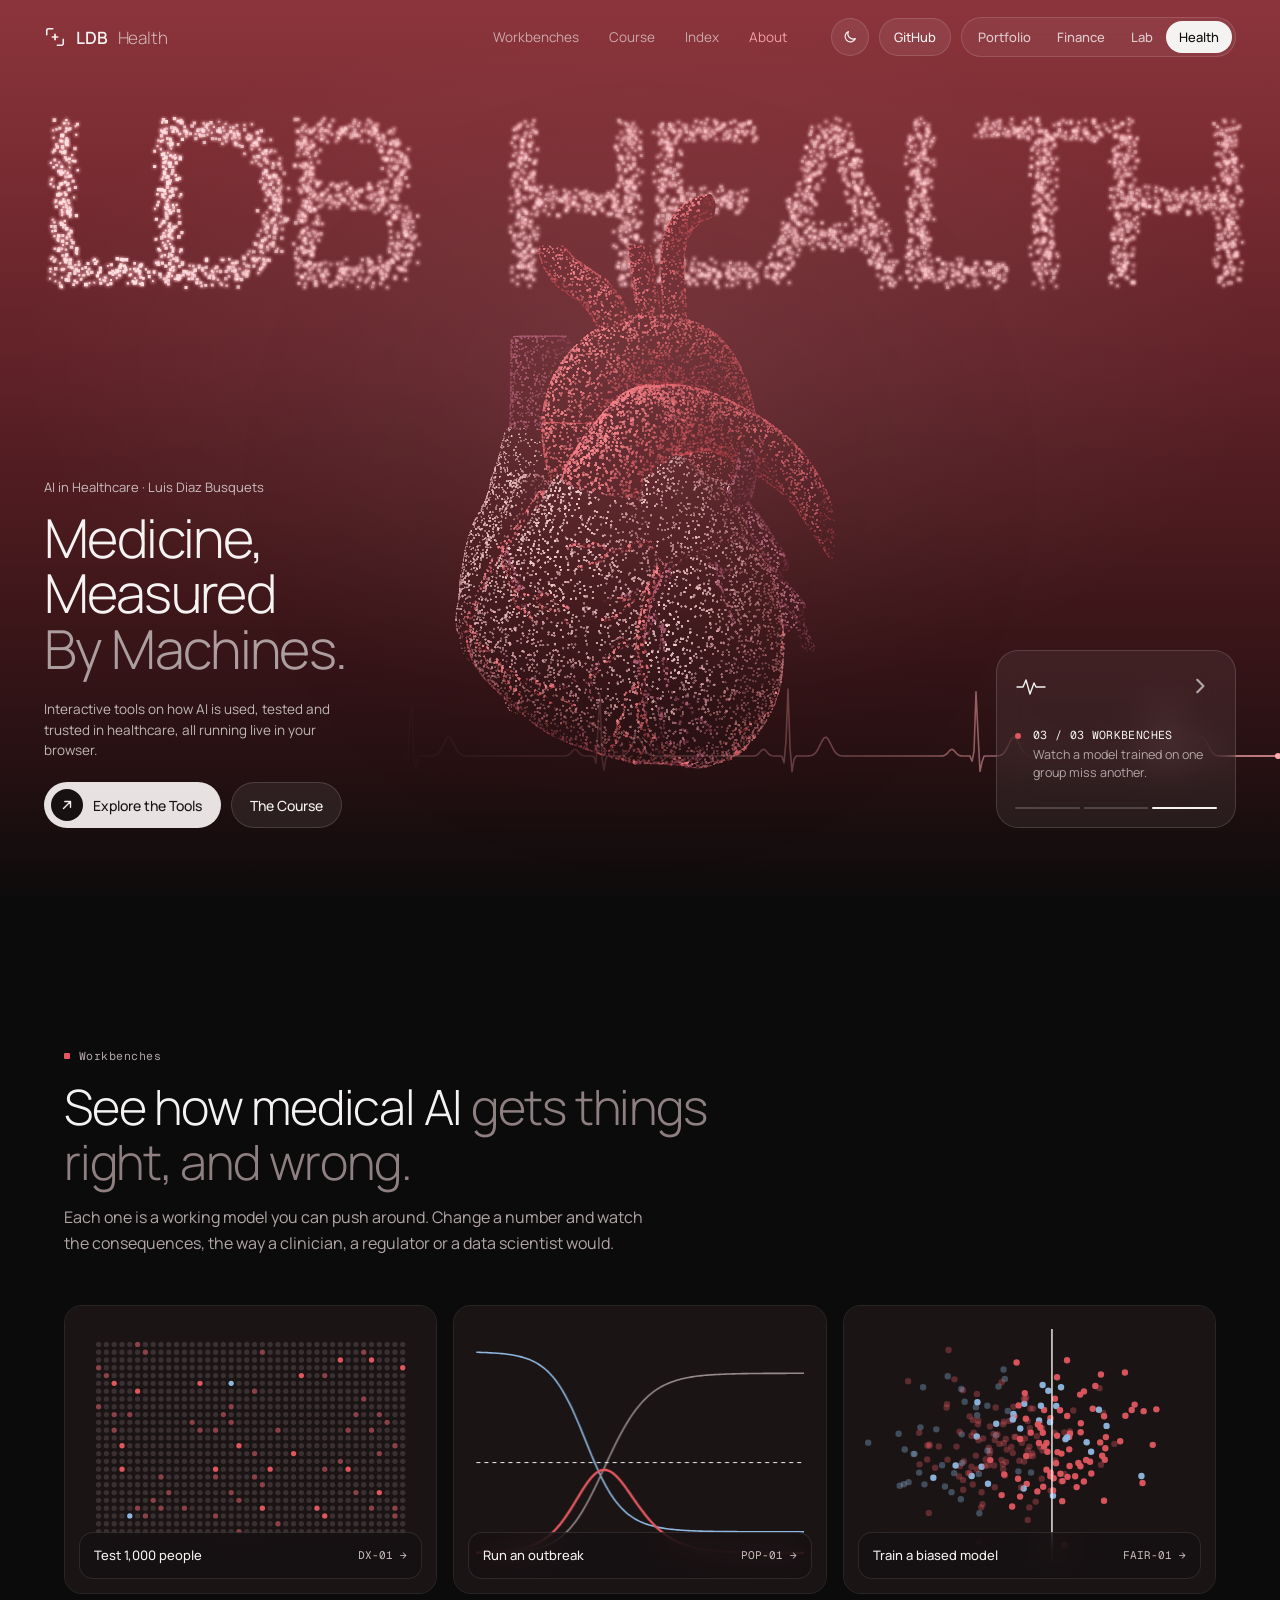
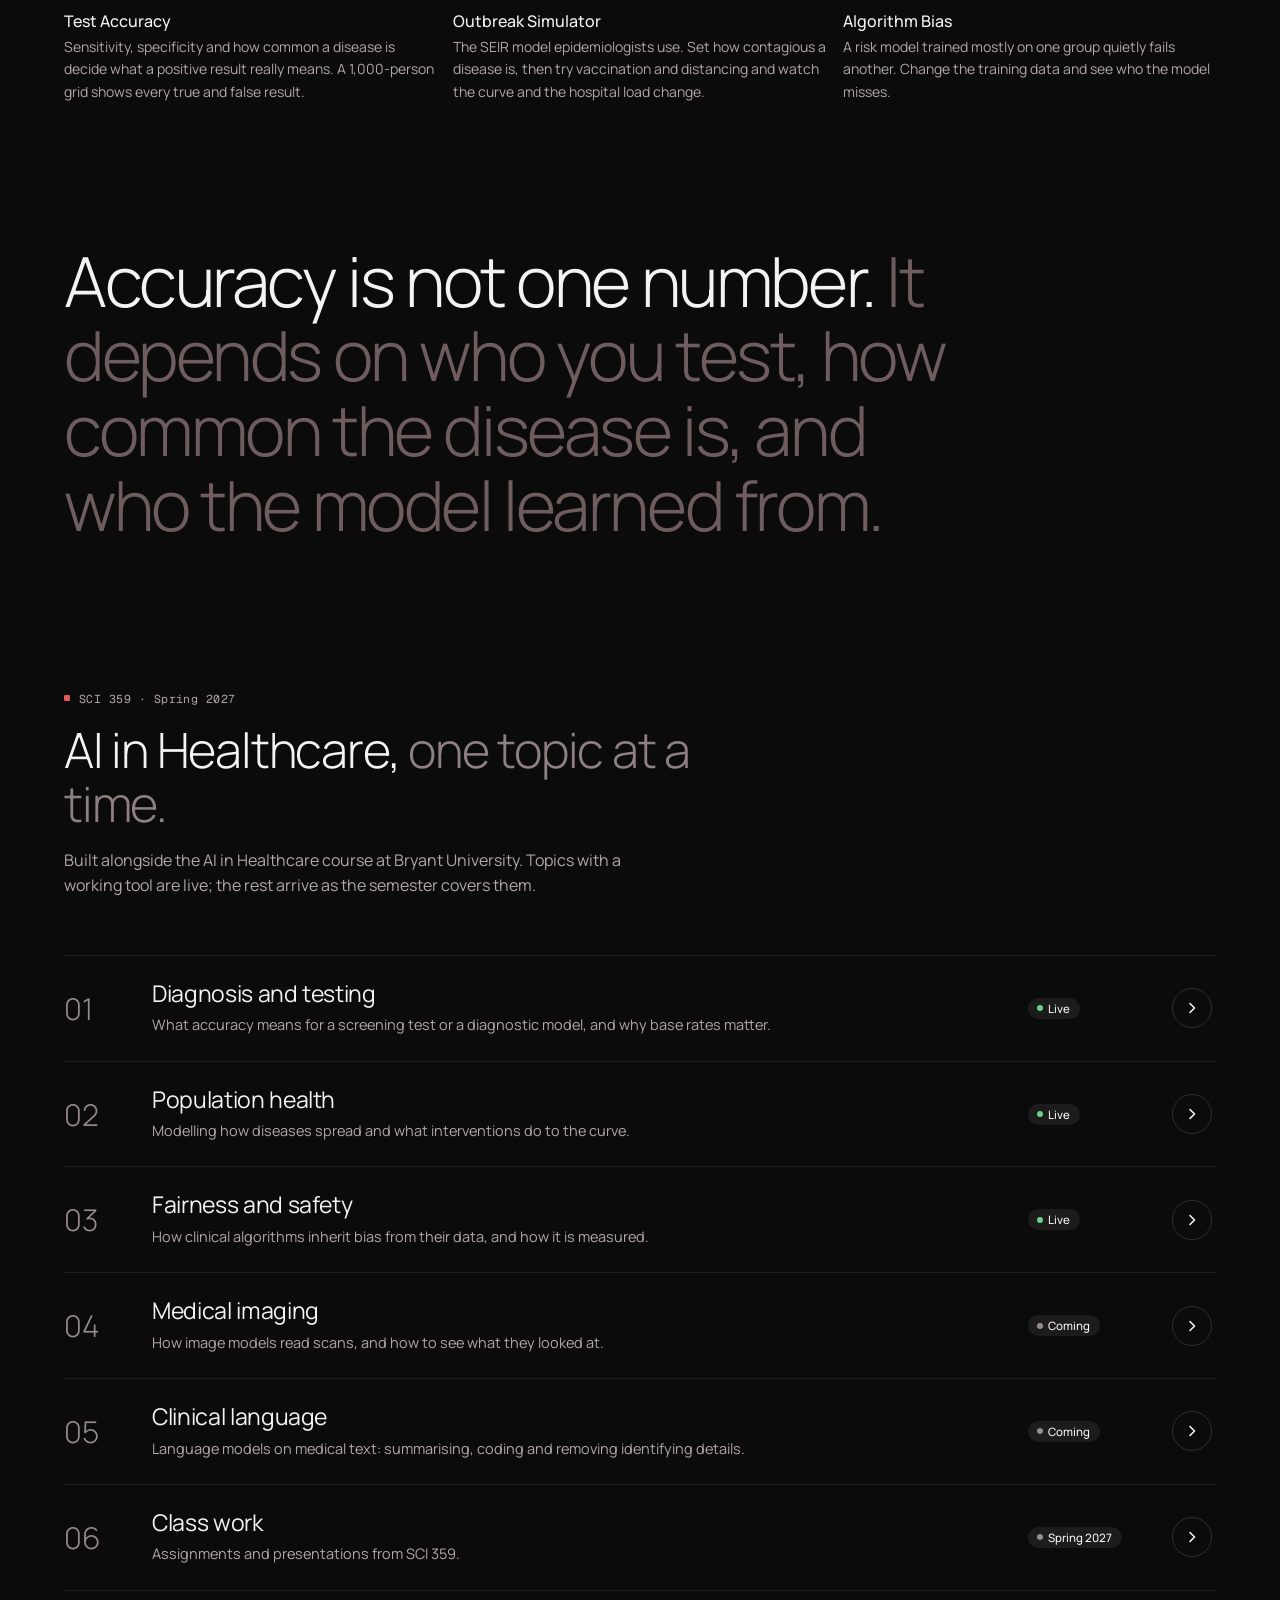
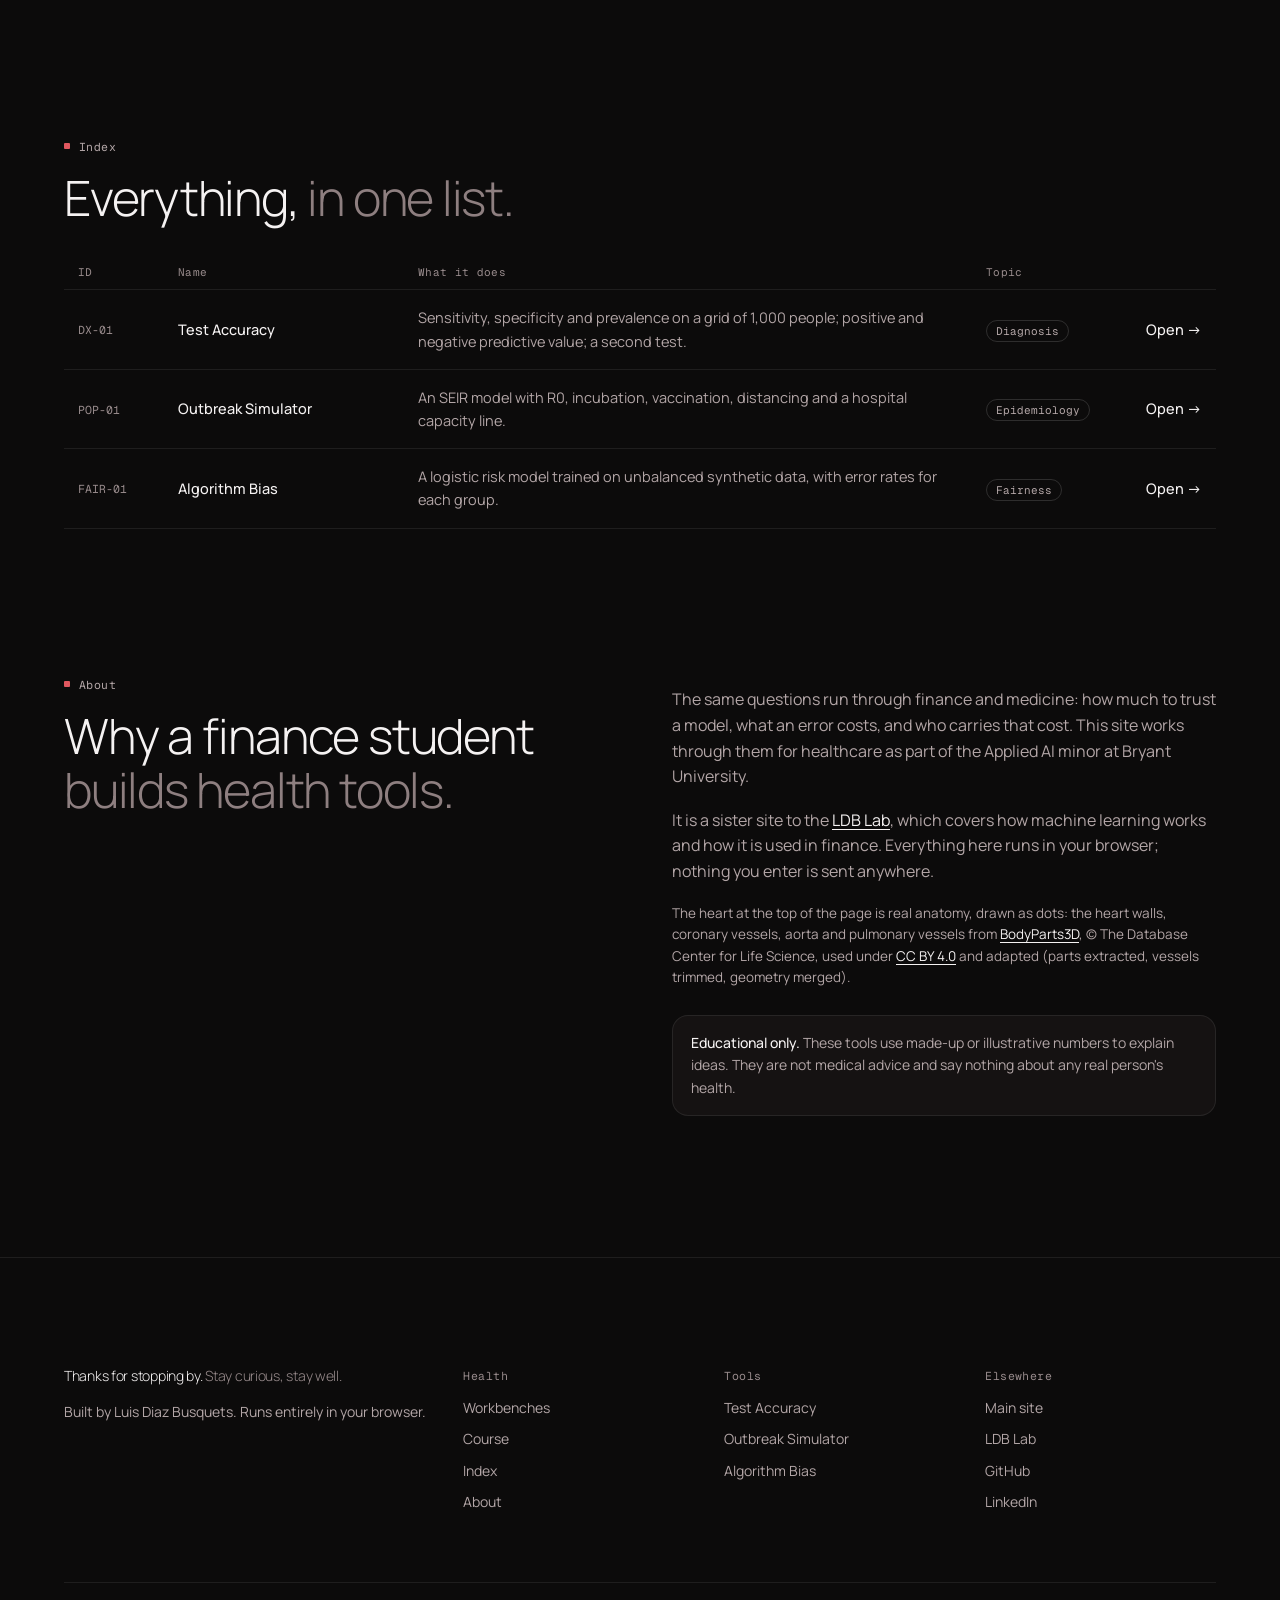
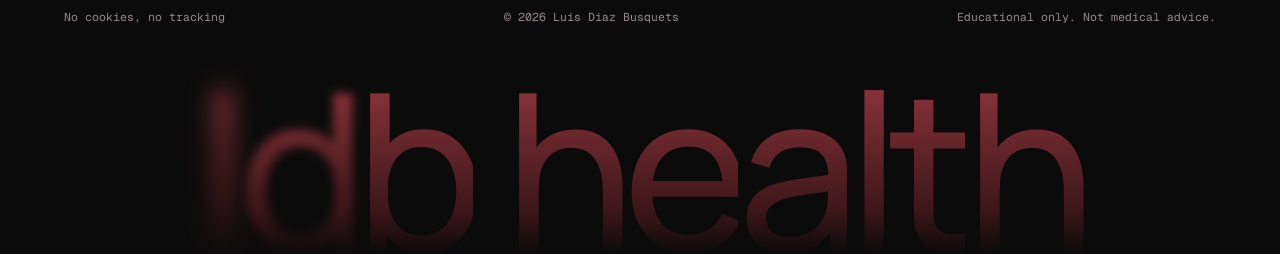
==== commit 0d736dc5: "Fix the wordmark shader on real GPUs; drop the canvas blur fallback The uniforms shared by the two s" ====
--- a/index.html
+++ b/index.html
@@ -15,7 +15,7 @@
 <meta property="og:image:height" content="630">
 <meta name="twitter:card" content="summary_large_image">
 <meta name="theme-color" content="#8C343B">
-<script src="assets/theme.js?v=805422"></script>
+<script src="assets/theme.js?v=805740"></script>
 <link rel="icon" href="favicon.svg" type="image/svg+xml">
 <link rel="icon" href="favicon-32.png" type="image/png" sizes="32x32">
 <link rel="apple-touch-icon" href="apple-touch-icon.png">
@@ -23,7 +23,7 @@
 <link rel="preconnect" href="https://fonts.googleapis.com">
 <link rel="preconnect" href="https://fonts.gstatic.com" crossorigin>
 <link href="https://fonts.googleapis.com/css2?family=Manrope:wght@300;400;500;600&family=Geist+Mono:wght@400;500&display=swap" rel="stylesheet">
-<link rel="stylesheet" href="assets/health.css?v=805422">
+<link rel="stylesheet" href="assets/health.css?v=805740">
 </head>
 <body>
 
@@ -123,10 +123,10 @@
 <div class="wm" id="wm" aria-hidden="true"><span>l</span><span>d</span><span>b</span><span>&nbsp;</span><span>h</span><span>e</span><span>a</span><span>l</span><span>t</span><span>h</span></div>
 </footer>
 
-<script src="assets/site.js?v=805422"></script>
-<script src="assets/heart3d.js?v=805422"></script>
-<script src="assets/wordmark.js?v=805422"></script>
-<script src="assets/heart.js?v=805422"></script>
+<script src="assets/site.js?v=805740"></script>
+<script src="assets/heart3d.js?v=805740"></script>
+<script src="assets/wordmark.js?v=805740"></script>
+<script src="assets/heart.js?v=805740"></script>
 <script>
 (function () {
   // hero card: cycles through the workbenches
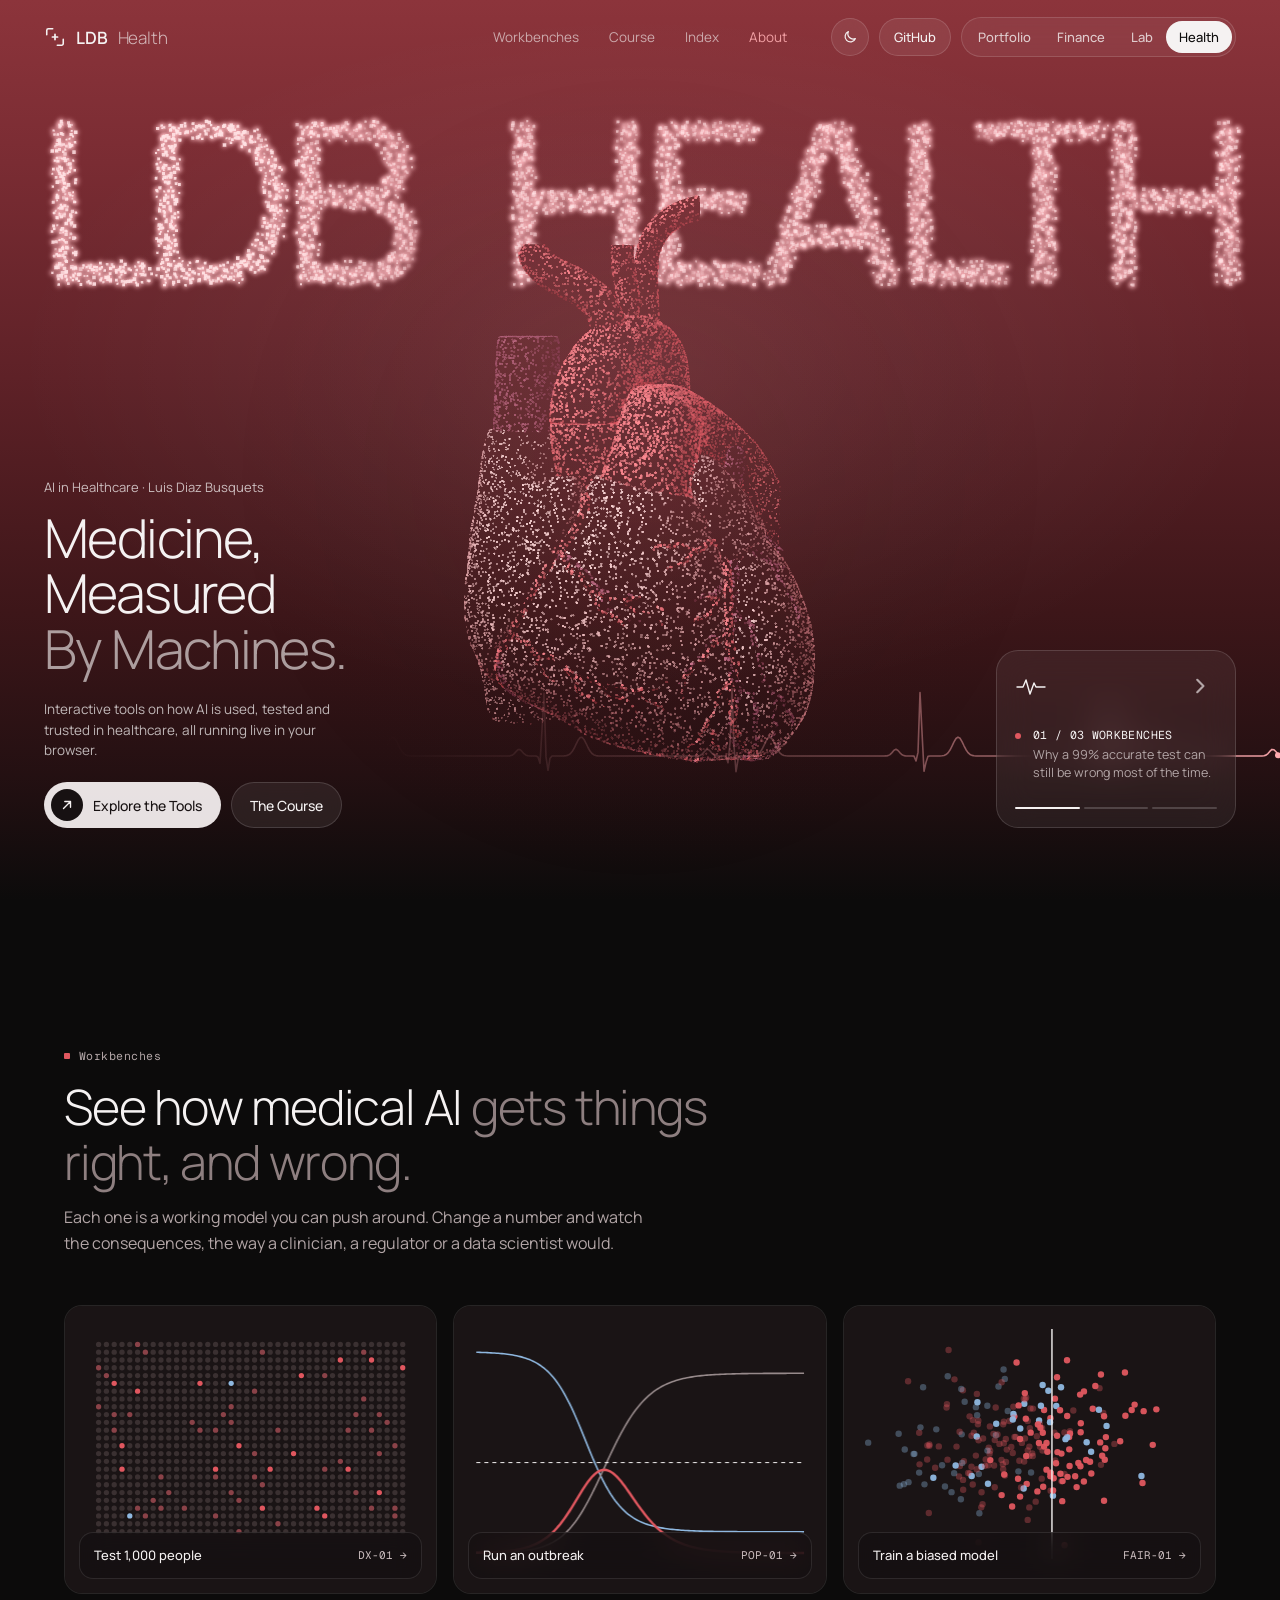
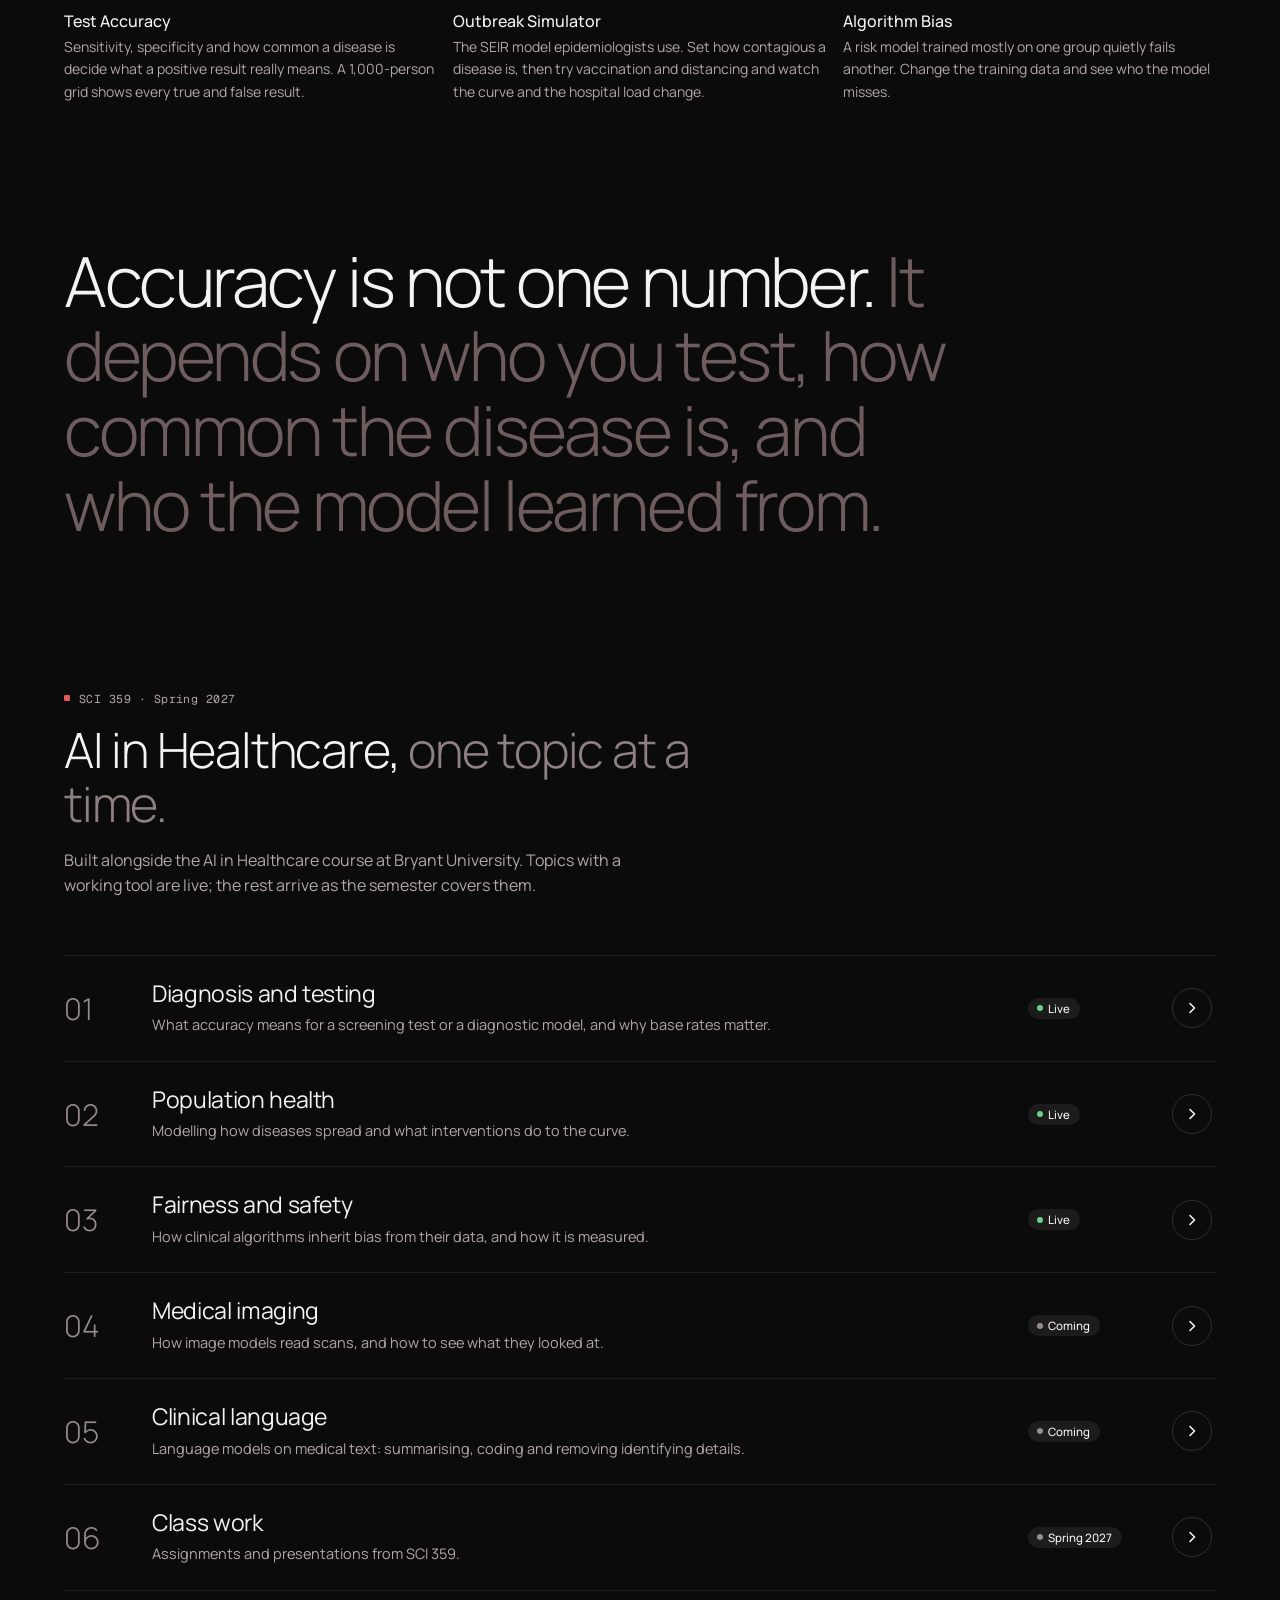
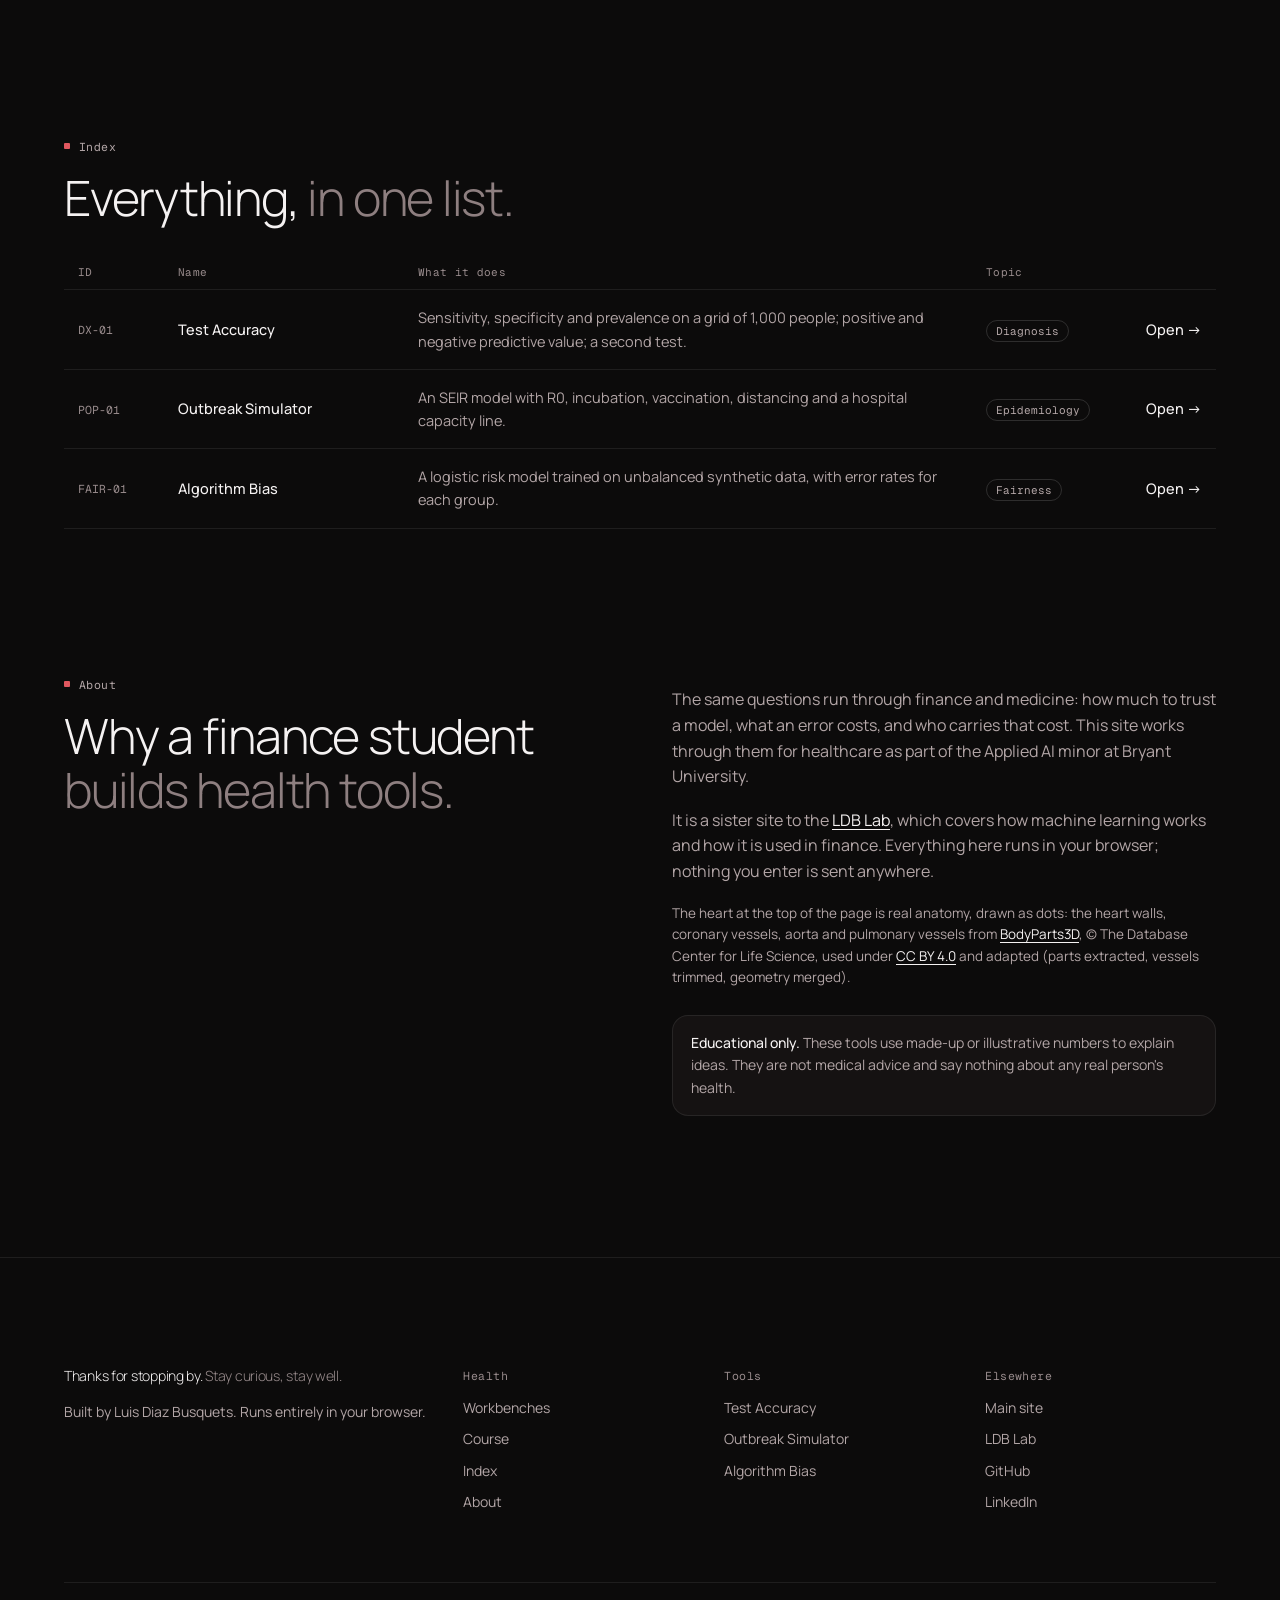
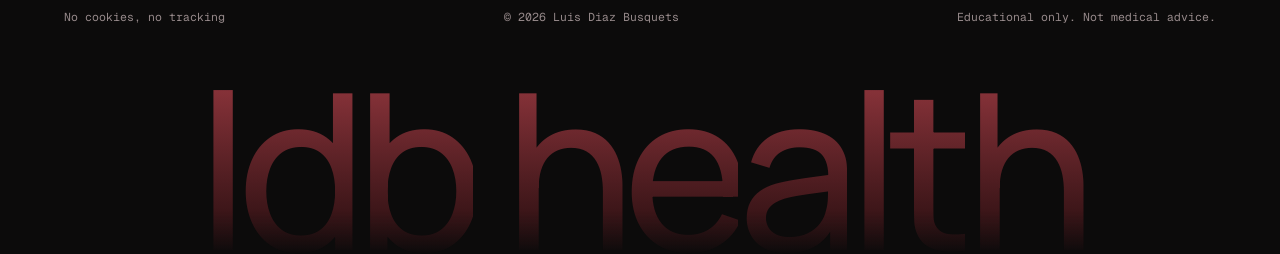
==== commit c6867f74: "Softer out-of-focus wordmark; scattered particles fade instead of tearing Co-Authored-By: Claude Opu" ====
--- a/index.html
+++ b/index.html
@@ -15,7 +15,7 @@
 <meta property="og:image:height" content="630">
 <meta name="twitter:card" content="summary_large_image">
 <meta name="theme-color" content="#8C343B">
-<script src="assets/theme.js?v=805740"></script>
+<script src="assets/theme.js?v=805881"></script>
 <link rel="icon" href="favicon.svg" type="image/svg+xml">
 <link rel="icon" href="favicon-32.png" type="image/png" sizes="32x32">
 <link rel="apple-touch-icon" href="apple-touch-icon.png">
@@ -23,7 +23,7 @@
 <link rel="preconnect" href="https://fonts.googleapis.com">
 <link rel="preconnect" href="https://fonts.gstatic.com" crossorigin>
 <link href="https://fonts.googleapis.com/css2?family=Manrope:wght@300;400;500;600&family=Geist+Mono:wght@400;500&display=swap" rel="stylesheet">
-<link rel="stylesheet" href="assets/health.css?v=805740">
+<link rel="stylesheet" href="assets/health.css?v=805881">
 </head>
 <body>
 
@@ -123,10 +123,10 @@
 <div class="wm" id="wm" aria-hidden="true"><span>l</span><span>d</span><span>b</span><span>&nbsp;</span><span>h</span><span>e</span><span>a</span><span>l</span><span>t</span><span>h</span></div>
 </footer>
 
-<script src="assets/site.js?v=805740"></script>
-<script src="assets/heart3d.js?v=805740"></script>
-<script src="assets/wordmark.js?v=805740"></script>
-<script src="assets/heart.js?v=805740"></script>
+<script src="assets/site.js?v=805881"></script>
+<script src="assets/heart3d.js?v=805881"></script>
+<script src="assets/wordmark.js?v=805881"></script>
+<script src="assets/heart.js?v=805881"></script>
 <script>
 (function () {
   // hero card: cycles through the workbenches
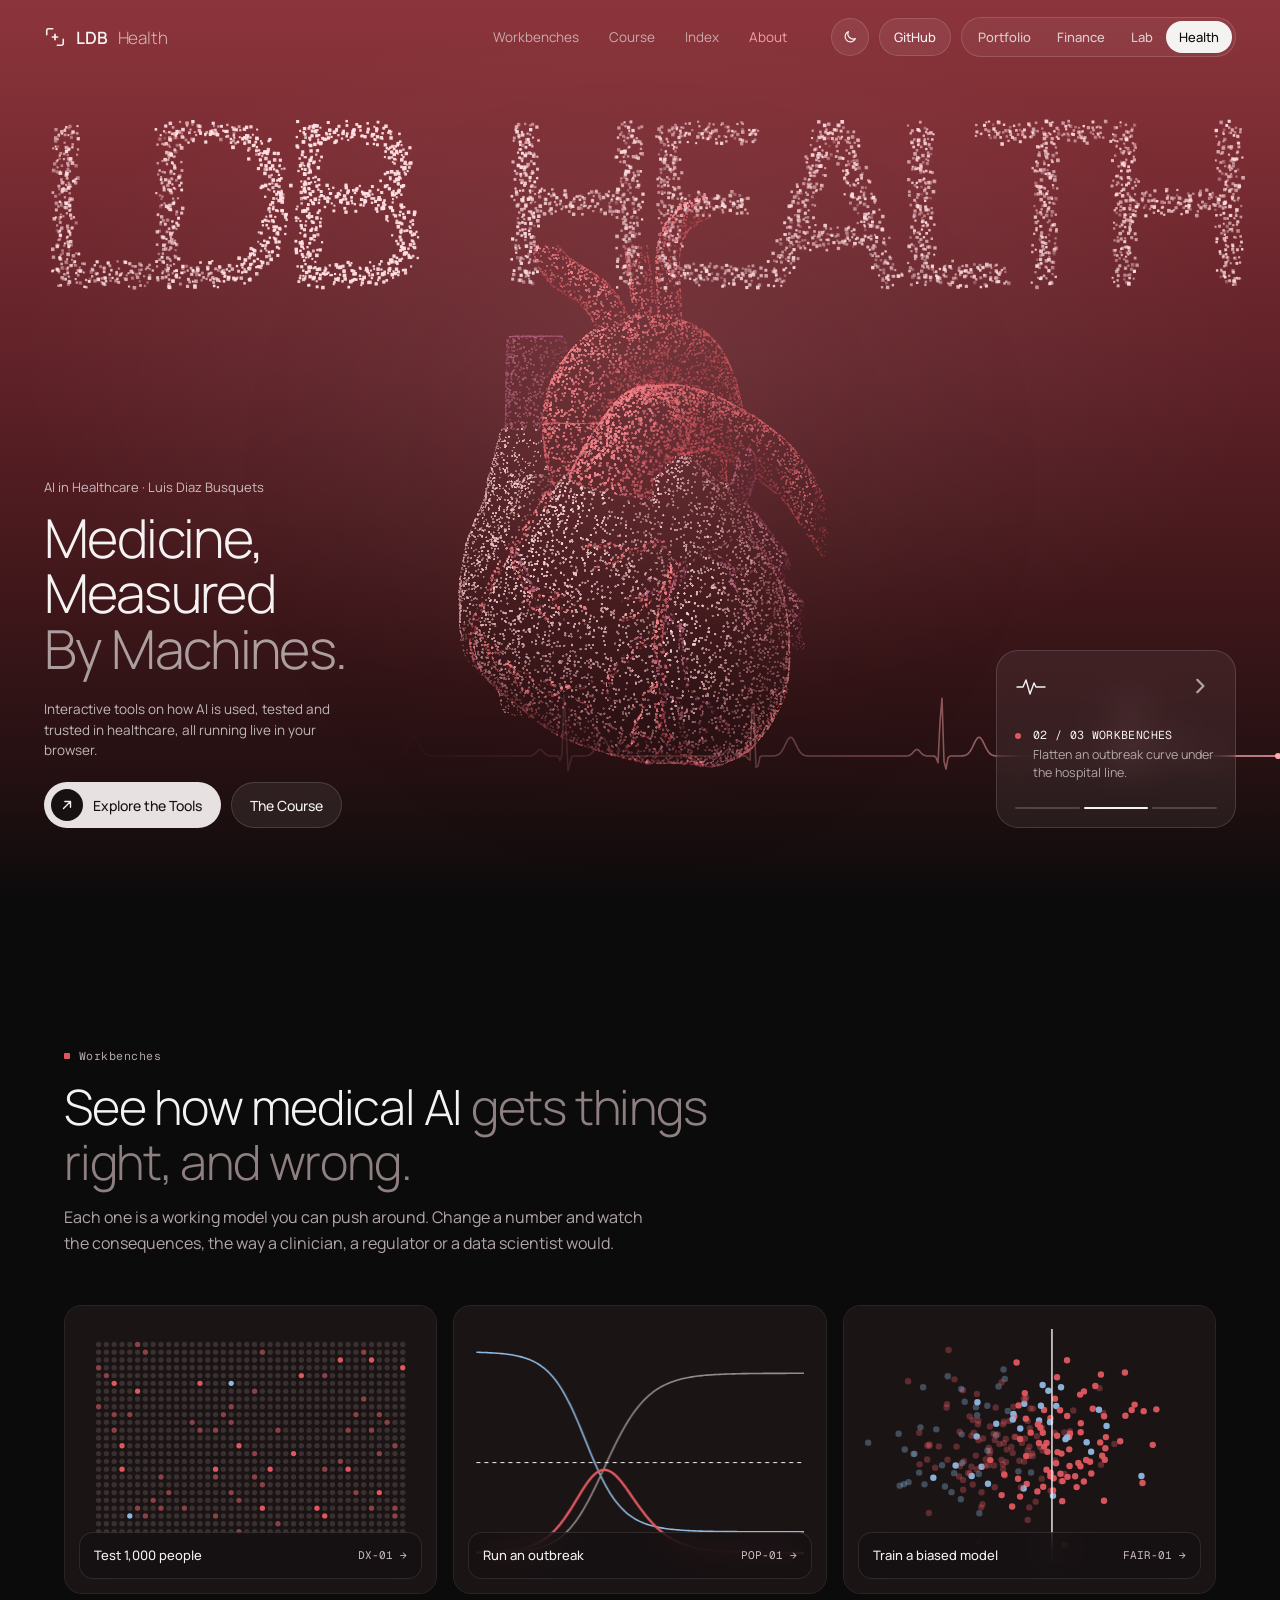
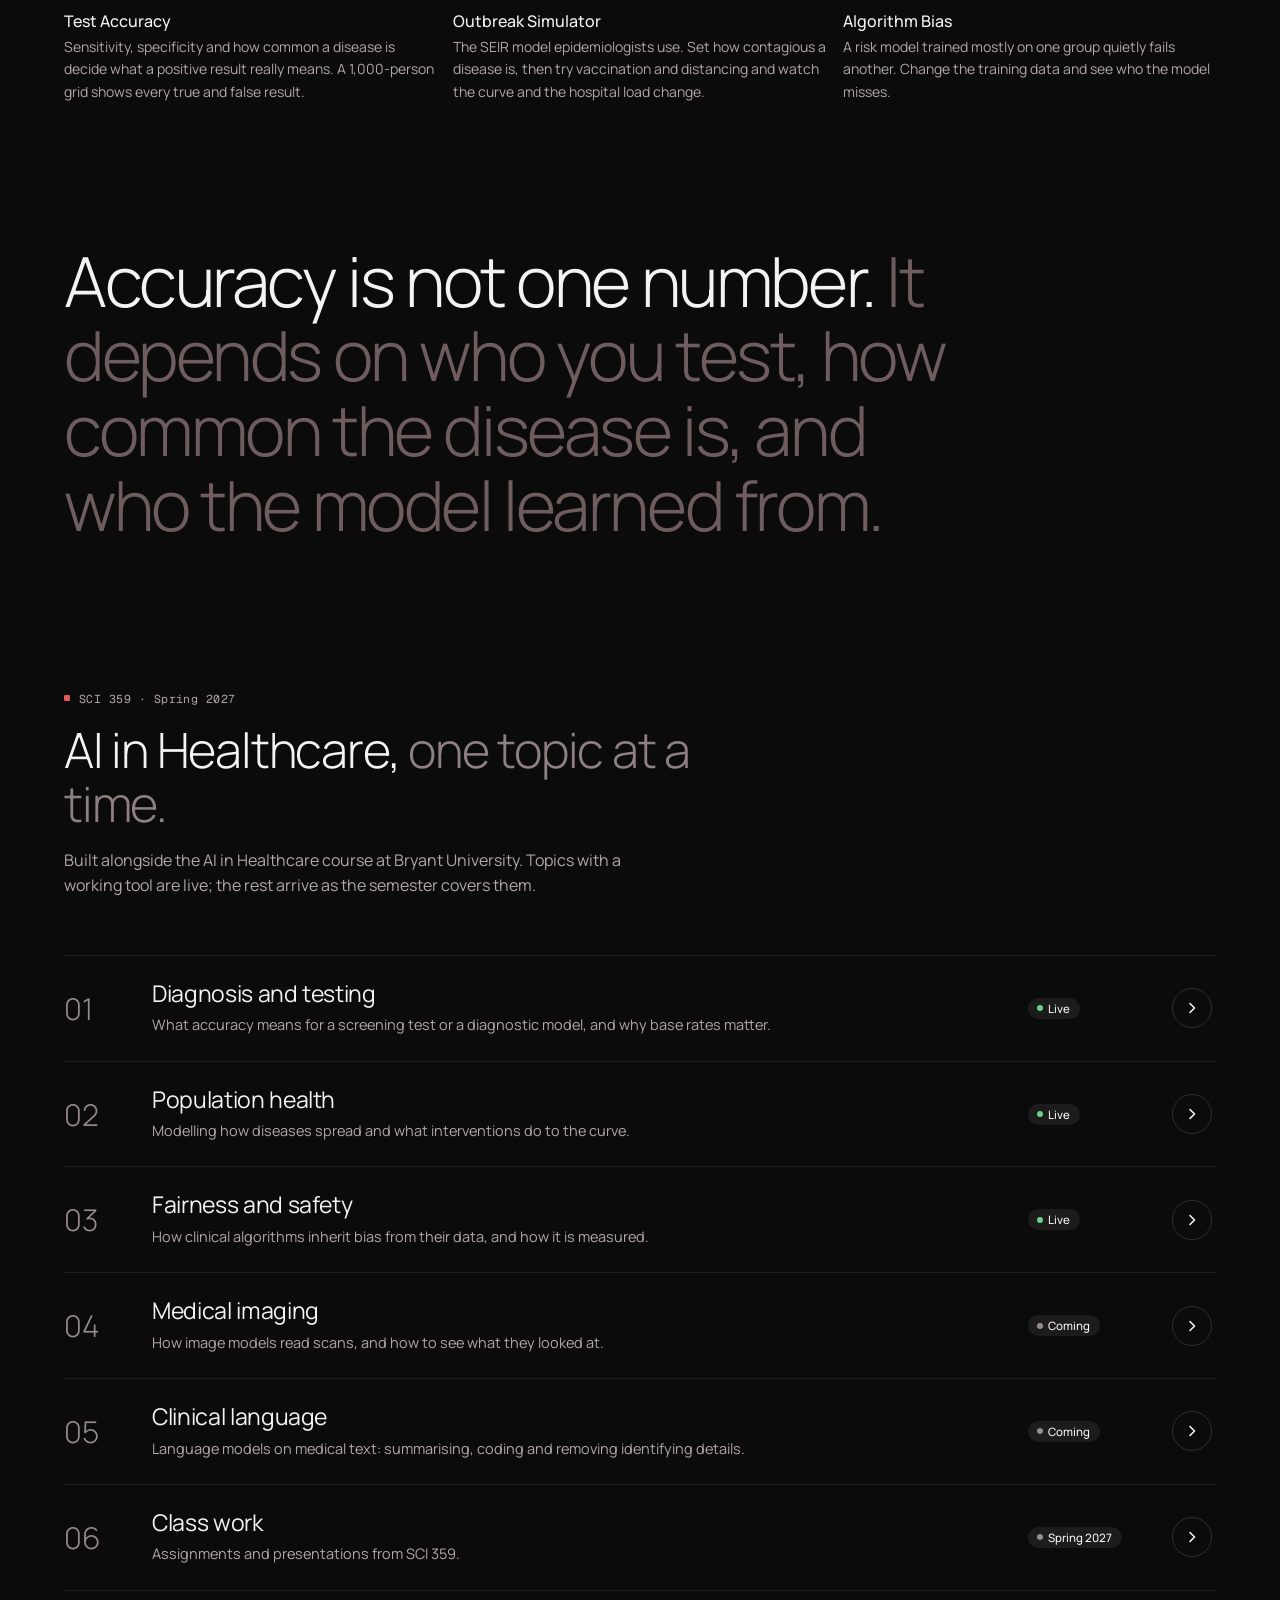
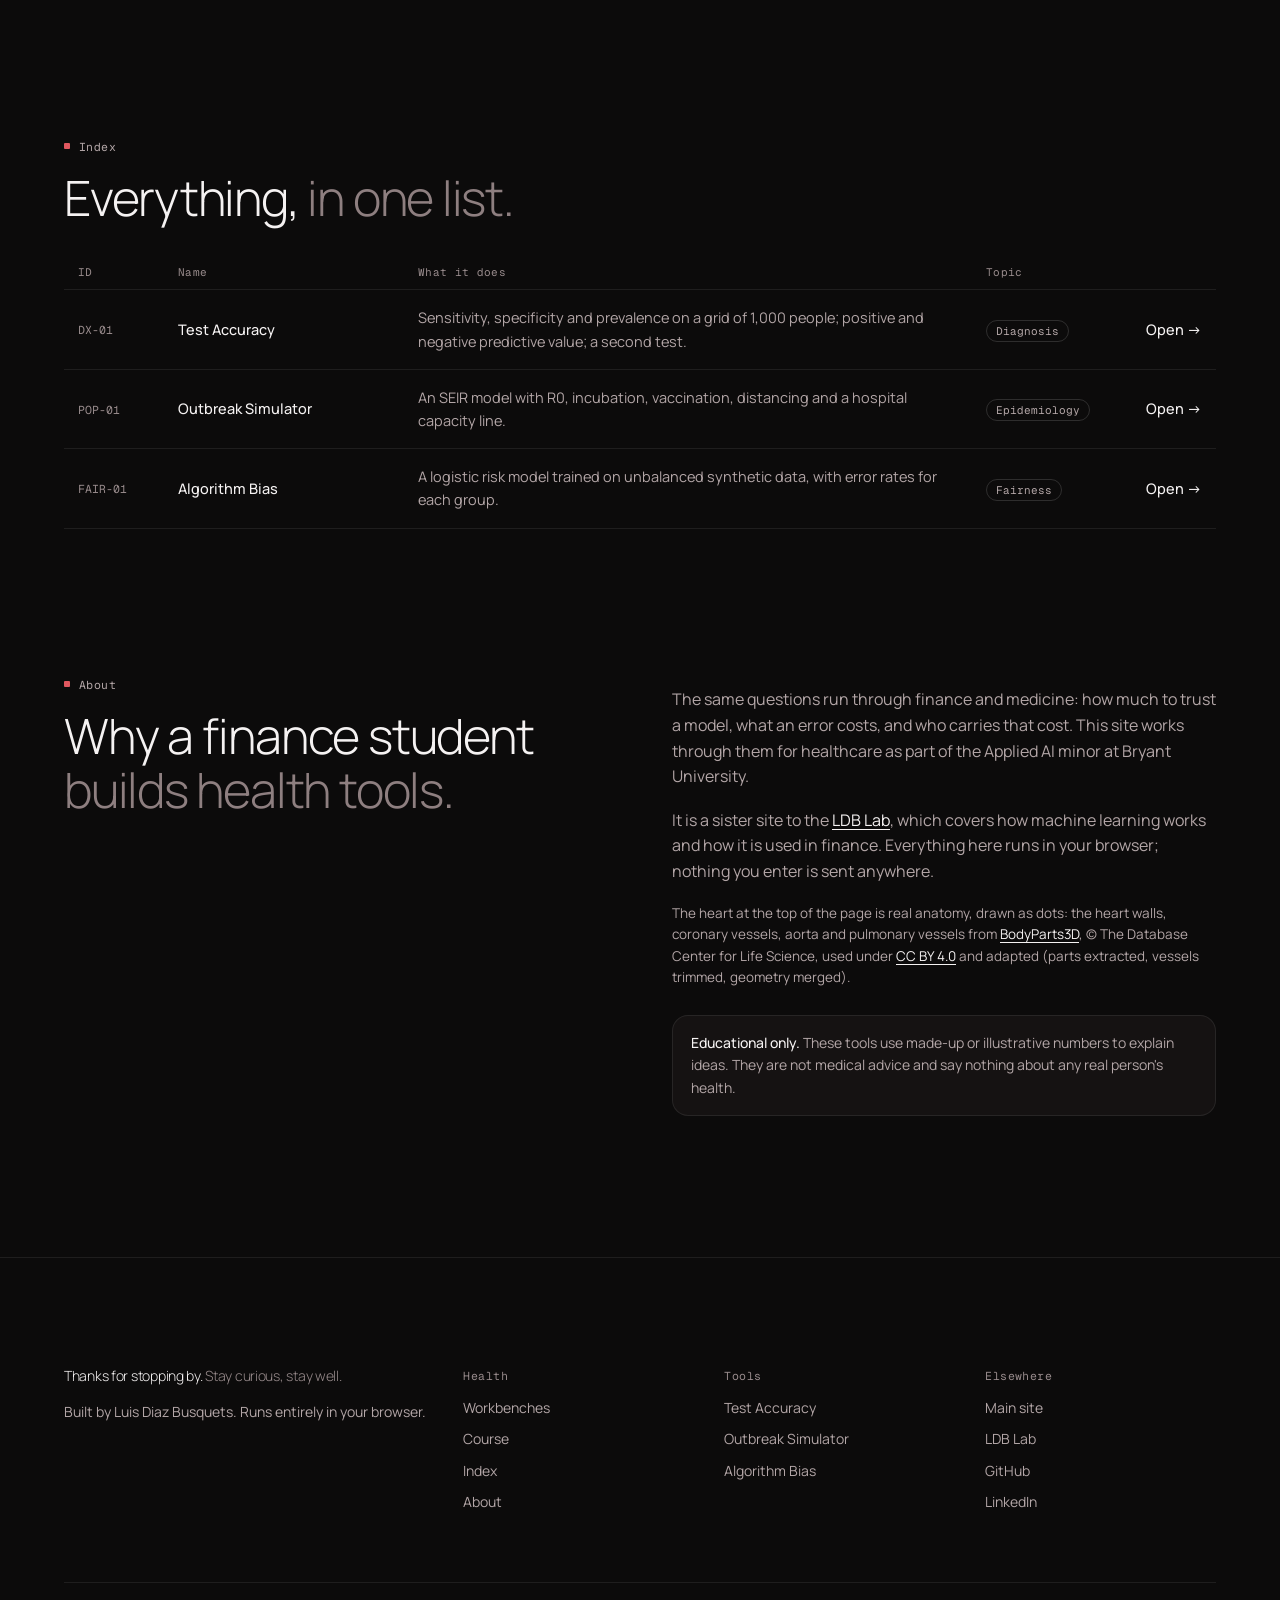
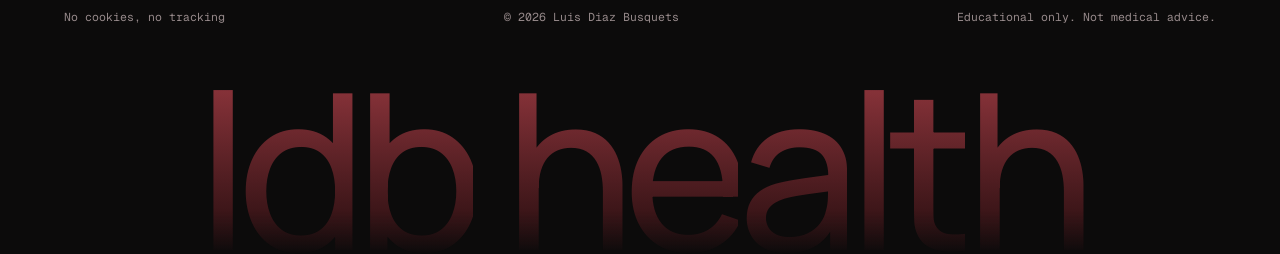
==== commit 38241596: "Keep the out-of-focus wordmark a faint haze on real GPUs Co-Authored-By: Claude Opus 5.5 <noreply@an" ====
--- a/index.html
+++ b/index.html
@@ -15,7 +15,7 @@
 <meta property="og:image:height" content="630">
 <meta name="twitter:card" content="summary_large_image">
 <meta name="theme-color" content="#8C343B">
-<script src="assets/theme.js?v=805881"></script>
+<script src="assets/theme.js?v=806056"></script>
 <link rel="icon" href="favicon.svg" type="image/svg+xml">
 <link rel="icon" href="favicon-32.png" type="image/png" sizes="32x32">
 <link rel="apple-touch-icon" href="apple-touch-icon.png">
@@ -23,7 +23,7 @@
 <link rel="preconnect" href="https://fonts.googleapis.com">
 <link rel="preconnect" href="https://fonts.gstatic.com" crossorigin>
 <link href="https://fonts.googleapis.com/css2?family=Manrope:wght@300;400;500;600&family=Geist+Mono:wght@400;500&display=swap" rel="stylesheet">
-<link rel="stylesheet" href="assets/health.css?v=805881">
+<link rel="stylesheet" href="assets/health.css?v=806056">
 </head>
 <body>
 
@@ -123,10 +123,10 @@
 <div class="wm" id="wm" aria-hidden="true"><span>l</span><span>d</span><span>b</span><span>&nbsp;</span><span>h</span><span>e</span><span>a</span><span>l</span><span>t</span><span>h</span></div>
 </footer>
 
-<script src="assets/site.js?v=805881"></script>
-<script src="assets/heart3d.js?v=805881"></script>
-<script src="assets/wordmark.js?v=805881"></script>
-<script src="assets/heart.js?v=805881"></script>
+<script src="assets/site.js?v=806056"></script>
+<script src="assets/heart3d.js?v=806056"></script>
+<script src="assets/wordmark.js?v=806056"></script>
+<script src="assets/heart.js?v=806056"></script>
 <script>
 (function () {
   // hero card: cycles through the workbenches
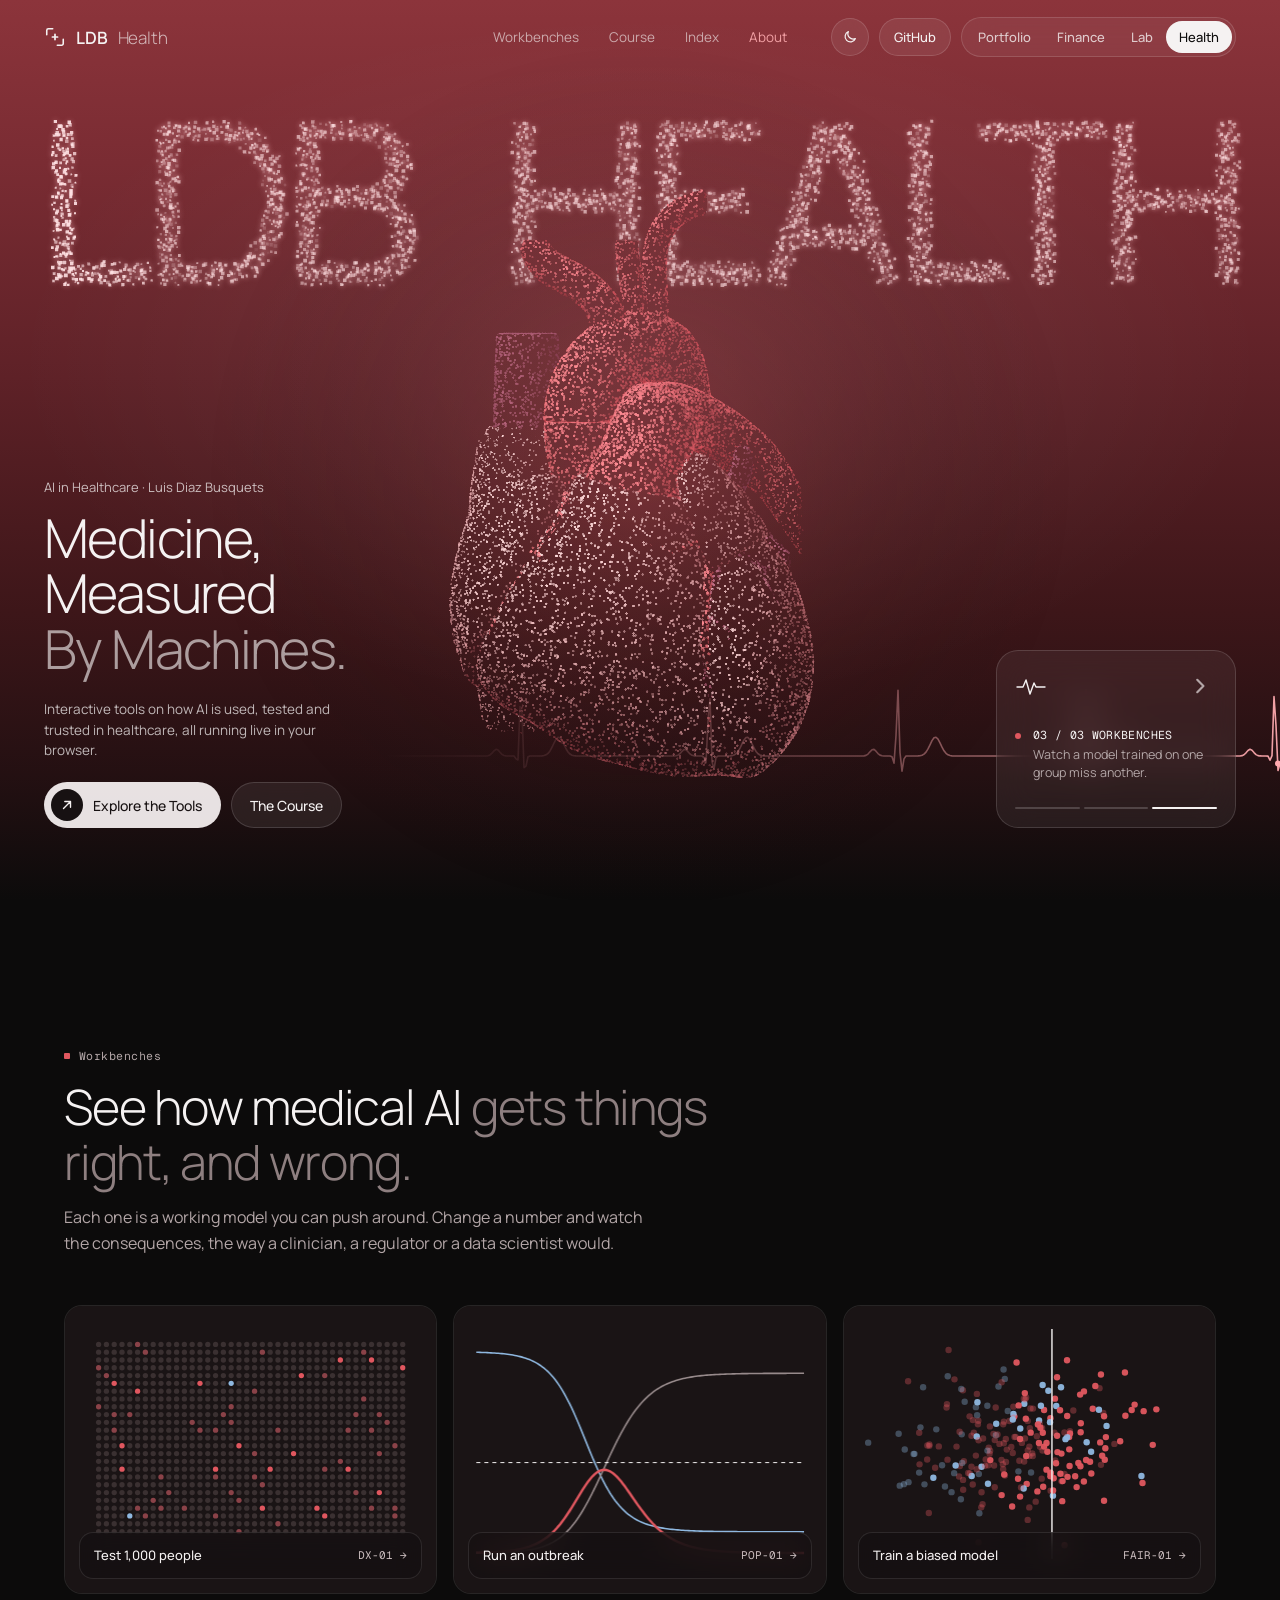
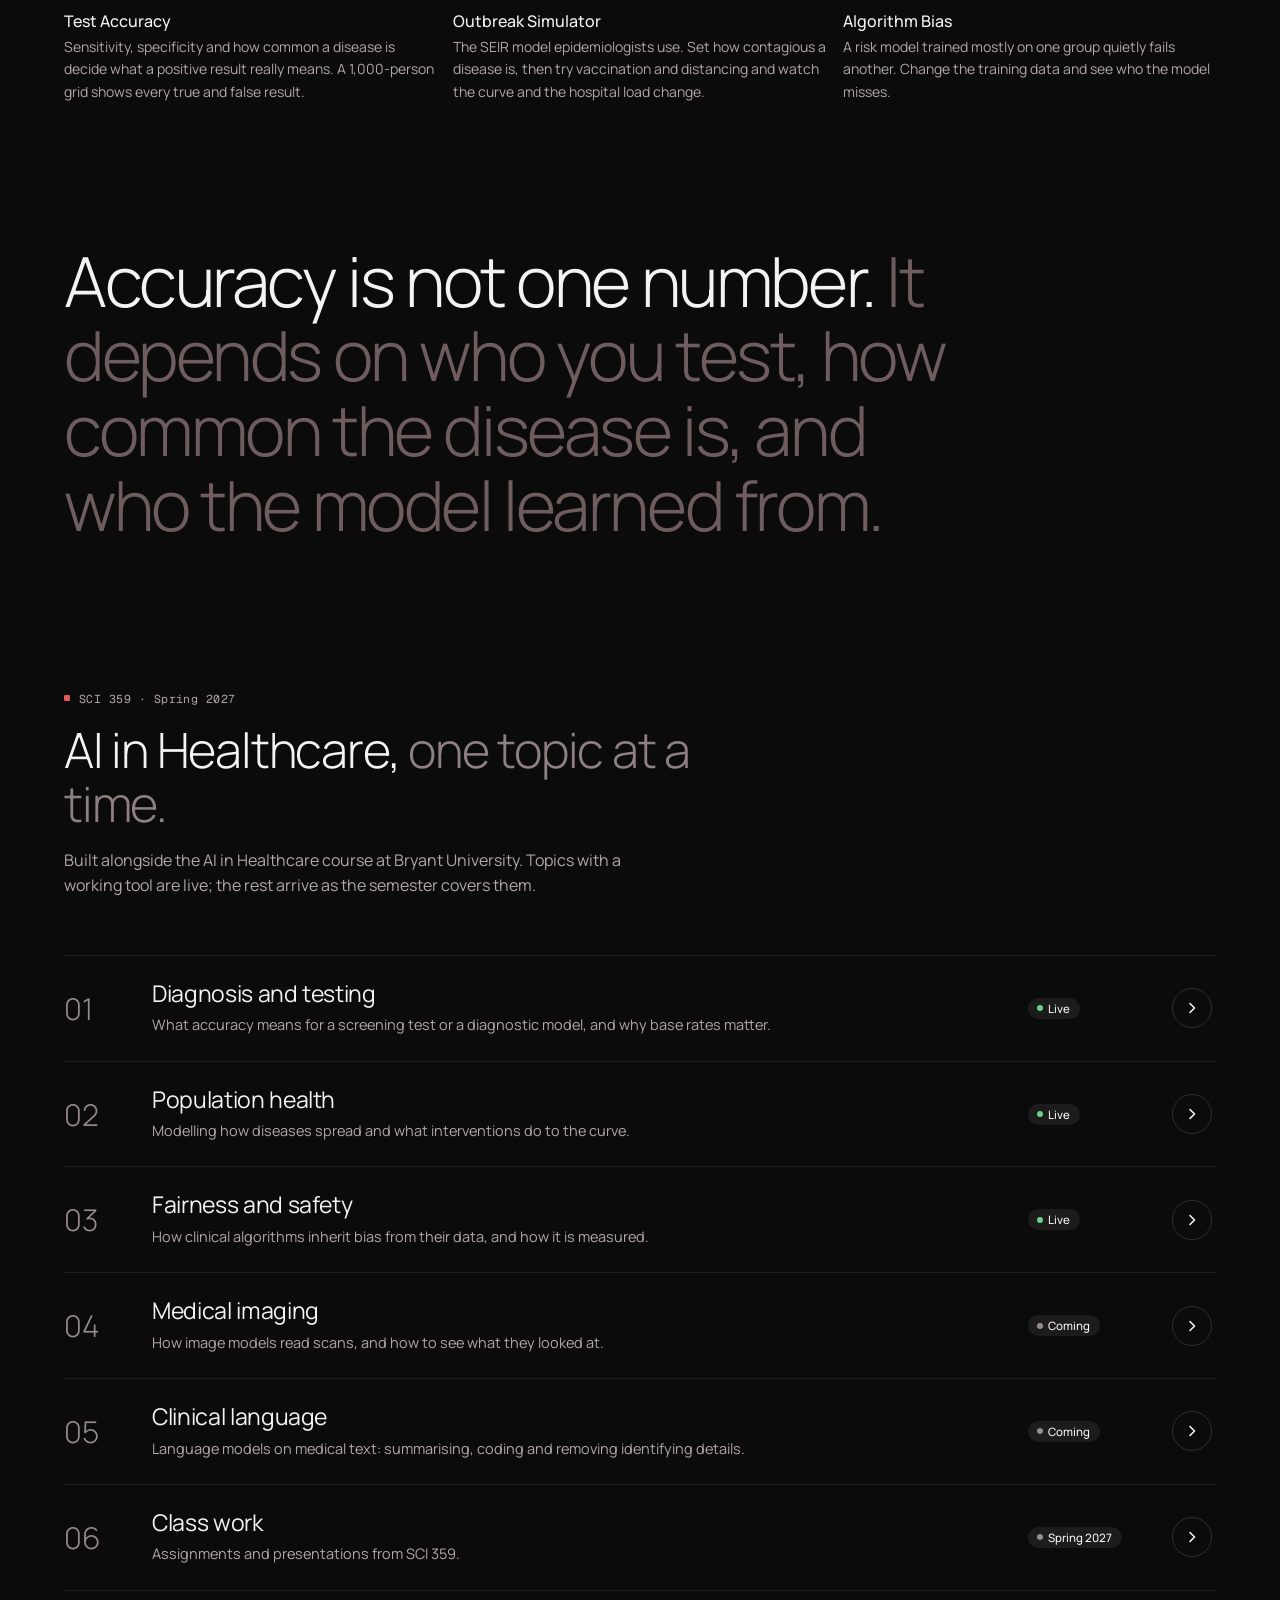
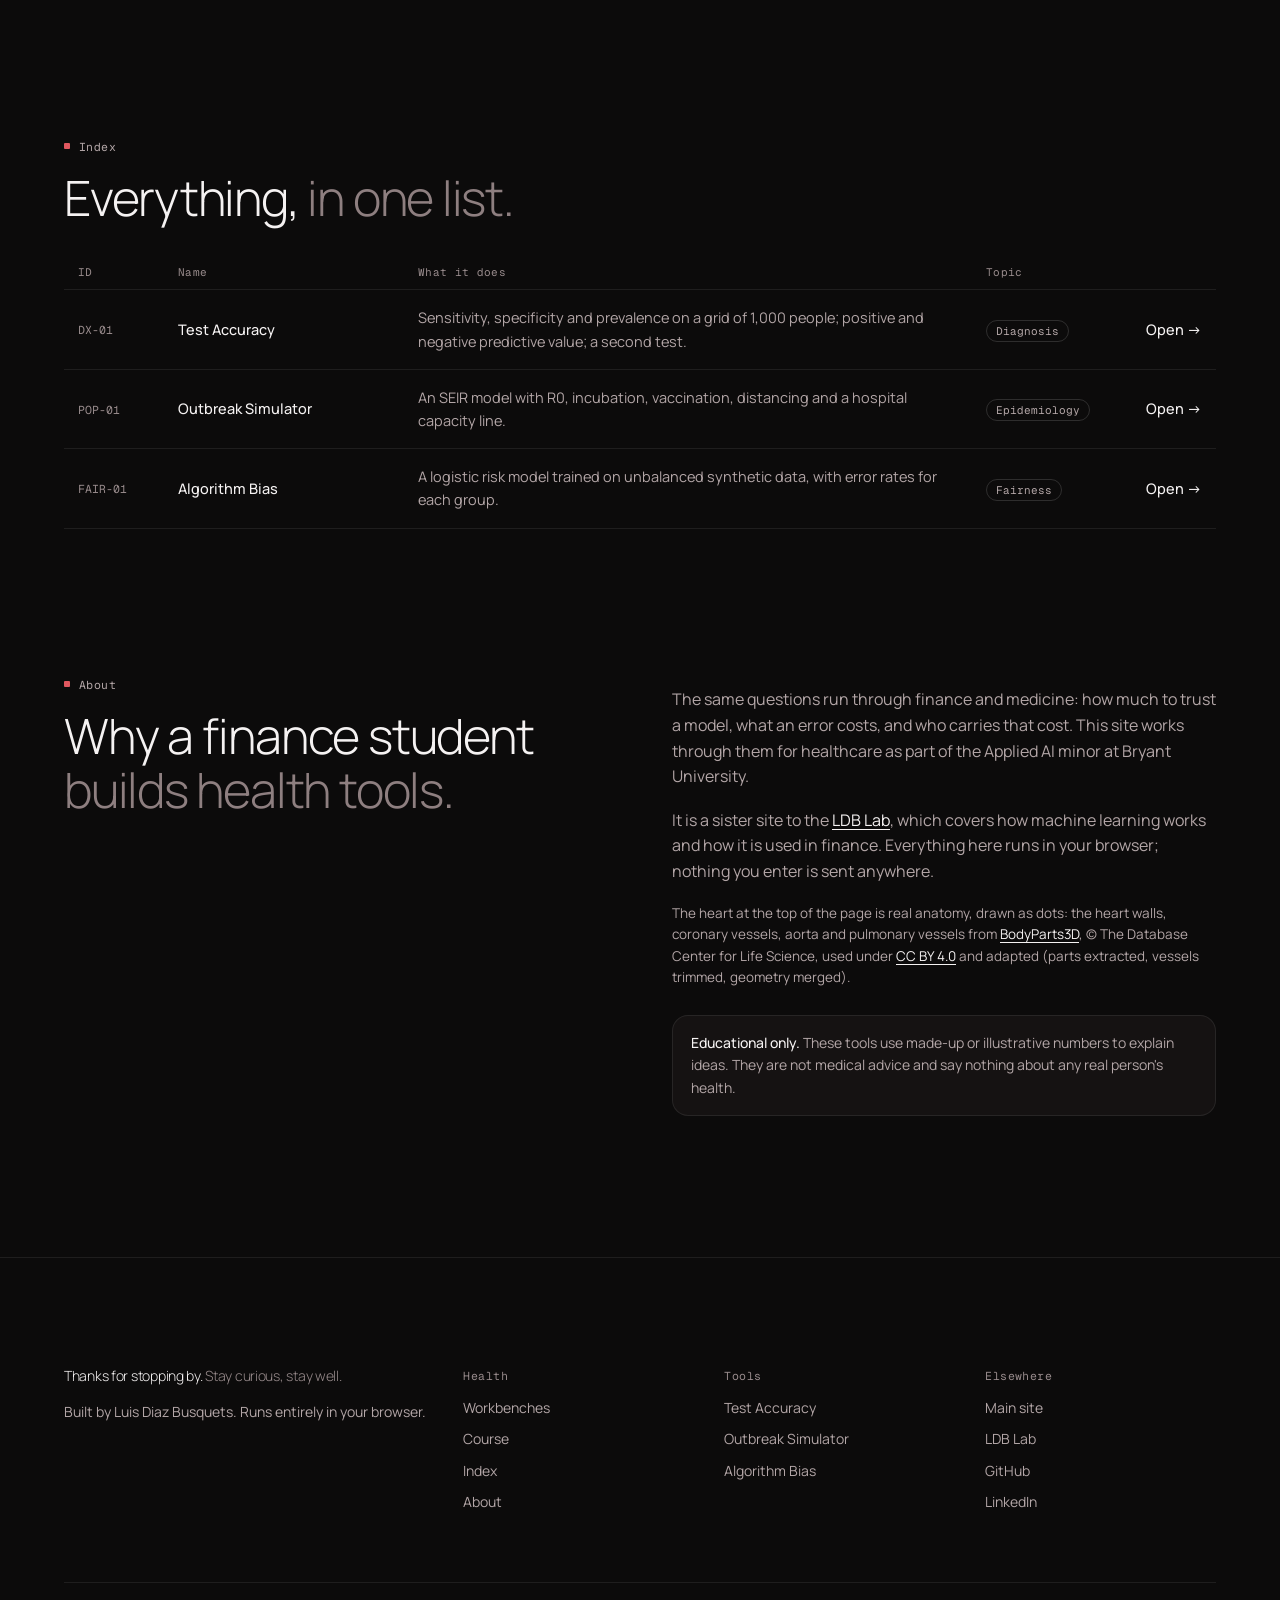
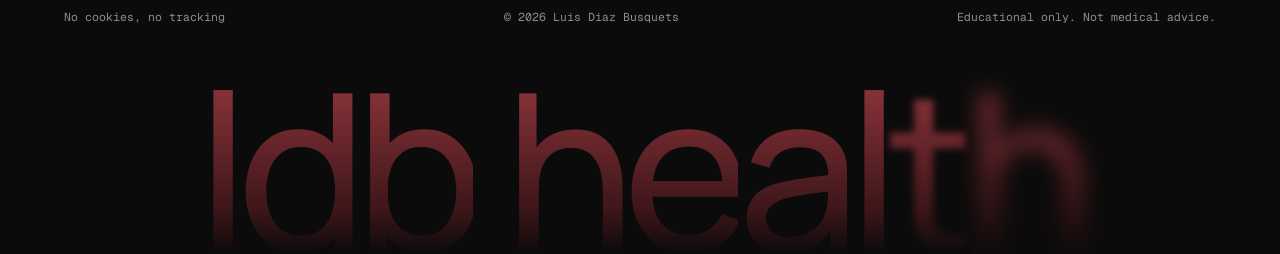
==== commit 9defb6cf: "Match uniform precision across the wordmark shader stages Co-Authored-By: Claude Opus 5.5 <noreply@a" ====
--- a/index.html
+++ b/index.html
@@ -15,7 +15,7 @@
 <meta property="og:image:height" content="630">
 <meta name="twitter:card" content="summary_large_image">
 <meta name="theme-color" content="#8C343B">
-<script src="assets/theme.js?v=806056"></script>
+<script src="assets/theme.js?v=806153"></script>
 <link rel="icon" href="favicon.svg" type="image/svg+xml">
 <link rel="icon" href="favicon-32.png" type="image/png" sizes="32x32">
 <link rel="apple-touch-icon" href="apple-touch-icon.png">
@@ -23,7 +23,7 @@
 <link rel="preconnect" href="https://fonts.googleapis.com">
 <link rel="preconnect" href="https://fonts.gstatic.com" crossorigin>
 <link href="https://fonts.googleapis.com/css2?family=Manrope:wght@300;400;500;600&family=Geist+Mono:wght@400;500&display=swap" rel="stylesheet">
-<link rel="stylesheet" href="assets/health.css?v=806056">
+<link rel="stylesheet" href="assets/health.css?v=806153">
 </head>
 <body>
 
@@ -123,10 +123,10 @@
 <div class="wm" id="wm" aria-hidden="true"><span>l</span><span>d</span><span>b</span><span>&nbsp;</span><span>h</span><span>e</span><span>a</span><span>l</span><span>t</span><span>h</span></div>
 </footer>
 
-<script src="assets/site.js?v=806056"></script>
-<script src="assets/heart3d.js?v=806056"></script>
-<script src="assets/wordmark.js?v=806056"></script>
-<script src="assets/heart.js?v=806056"></script>
+<script src="assets/site.js?v=806153"></script>
+<script src="assets/heart3d.js?v=806153"></script>
+<script src="assets/wordmark.js?v=806153"></script>
+<script src="assets/heart.js?v=806153"></script>
 <script>
 (function () {
   // hero card: cycles through the workbenches
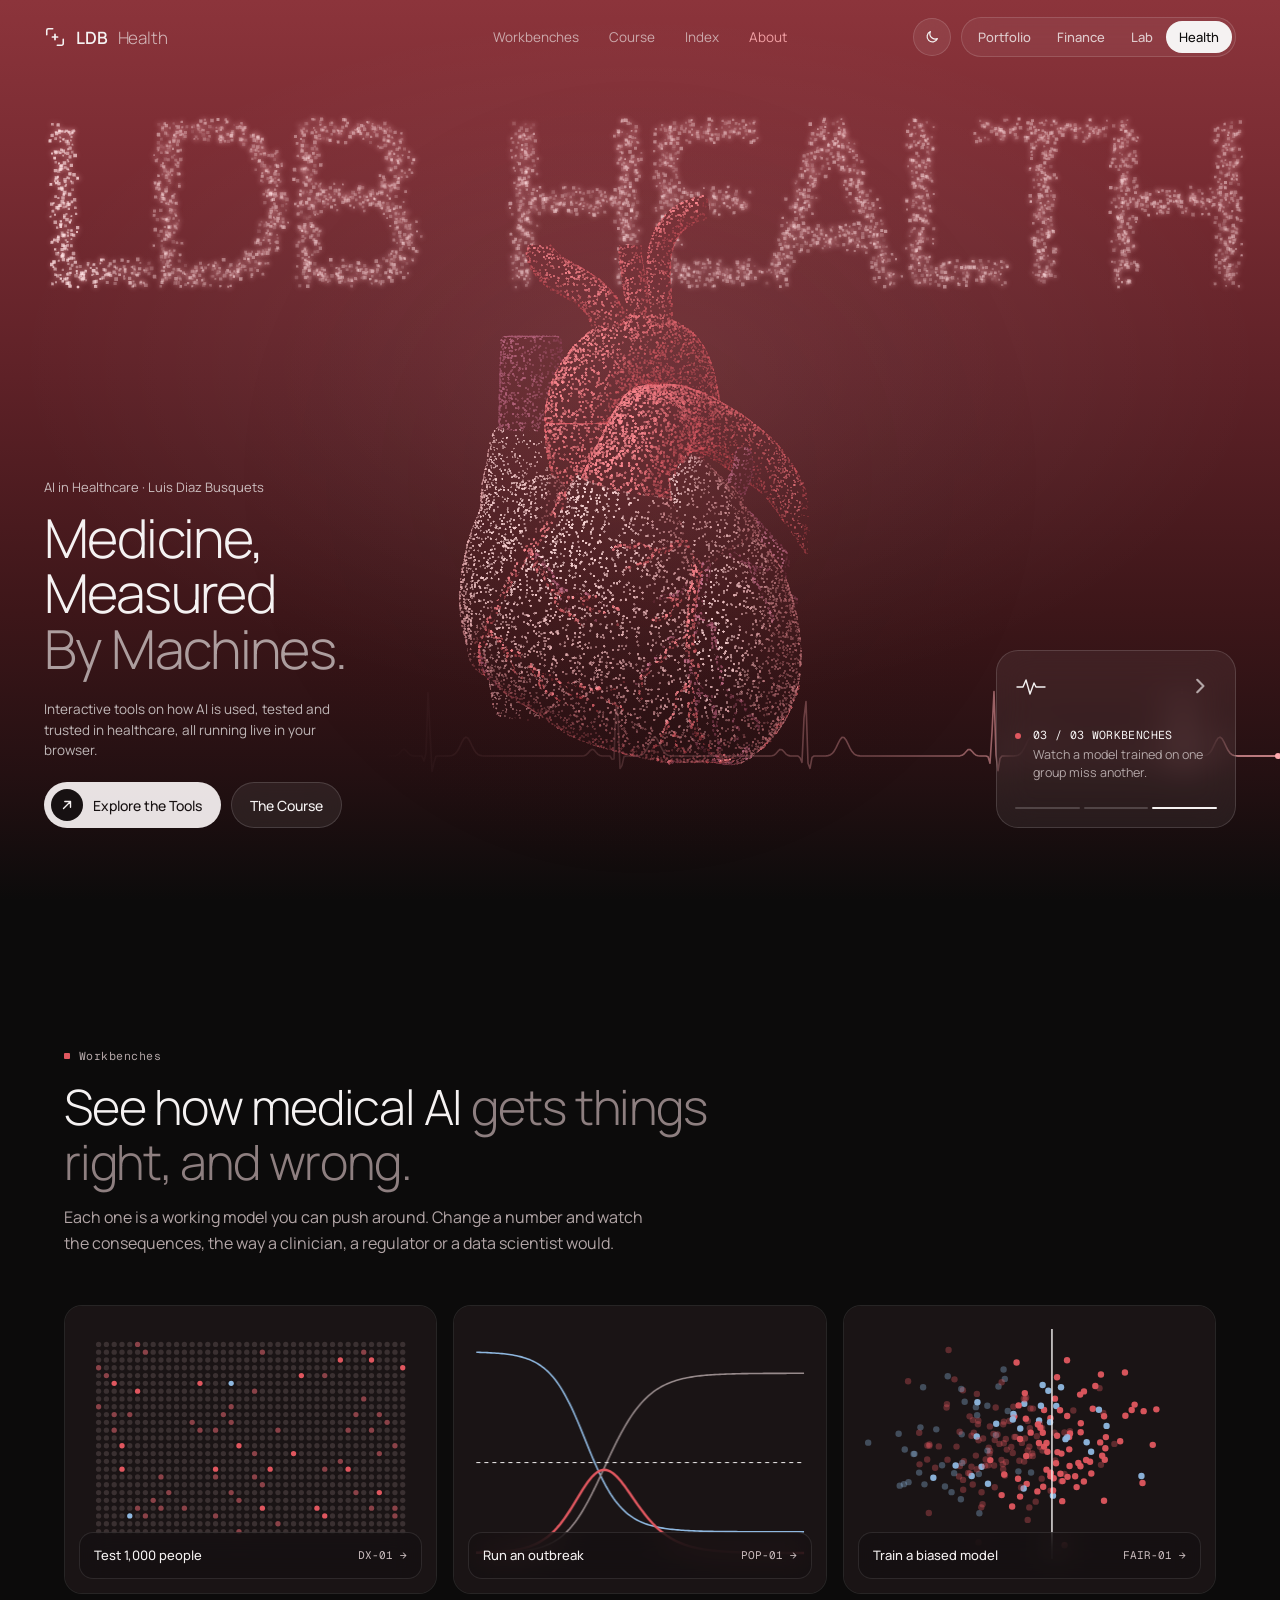
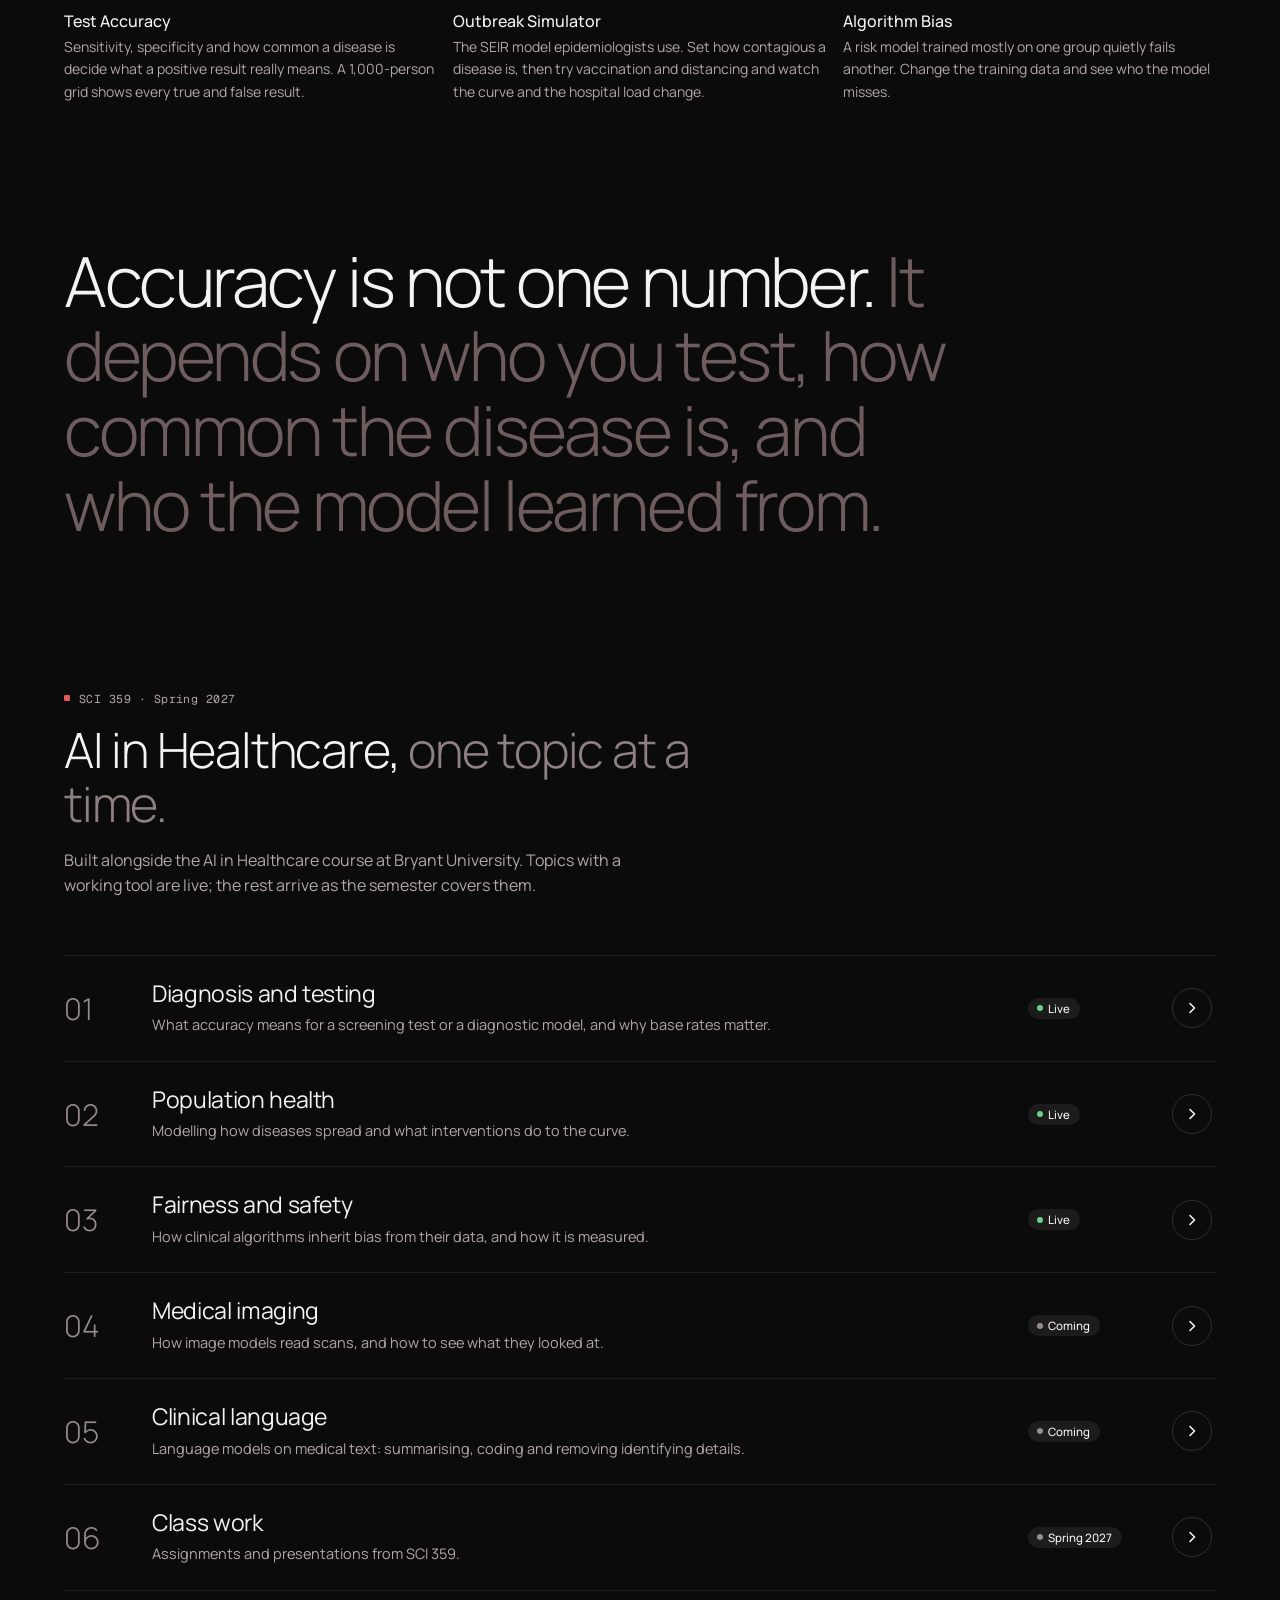
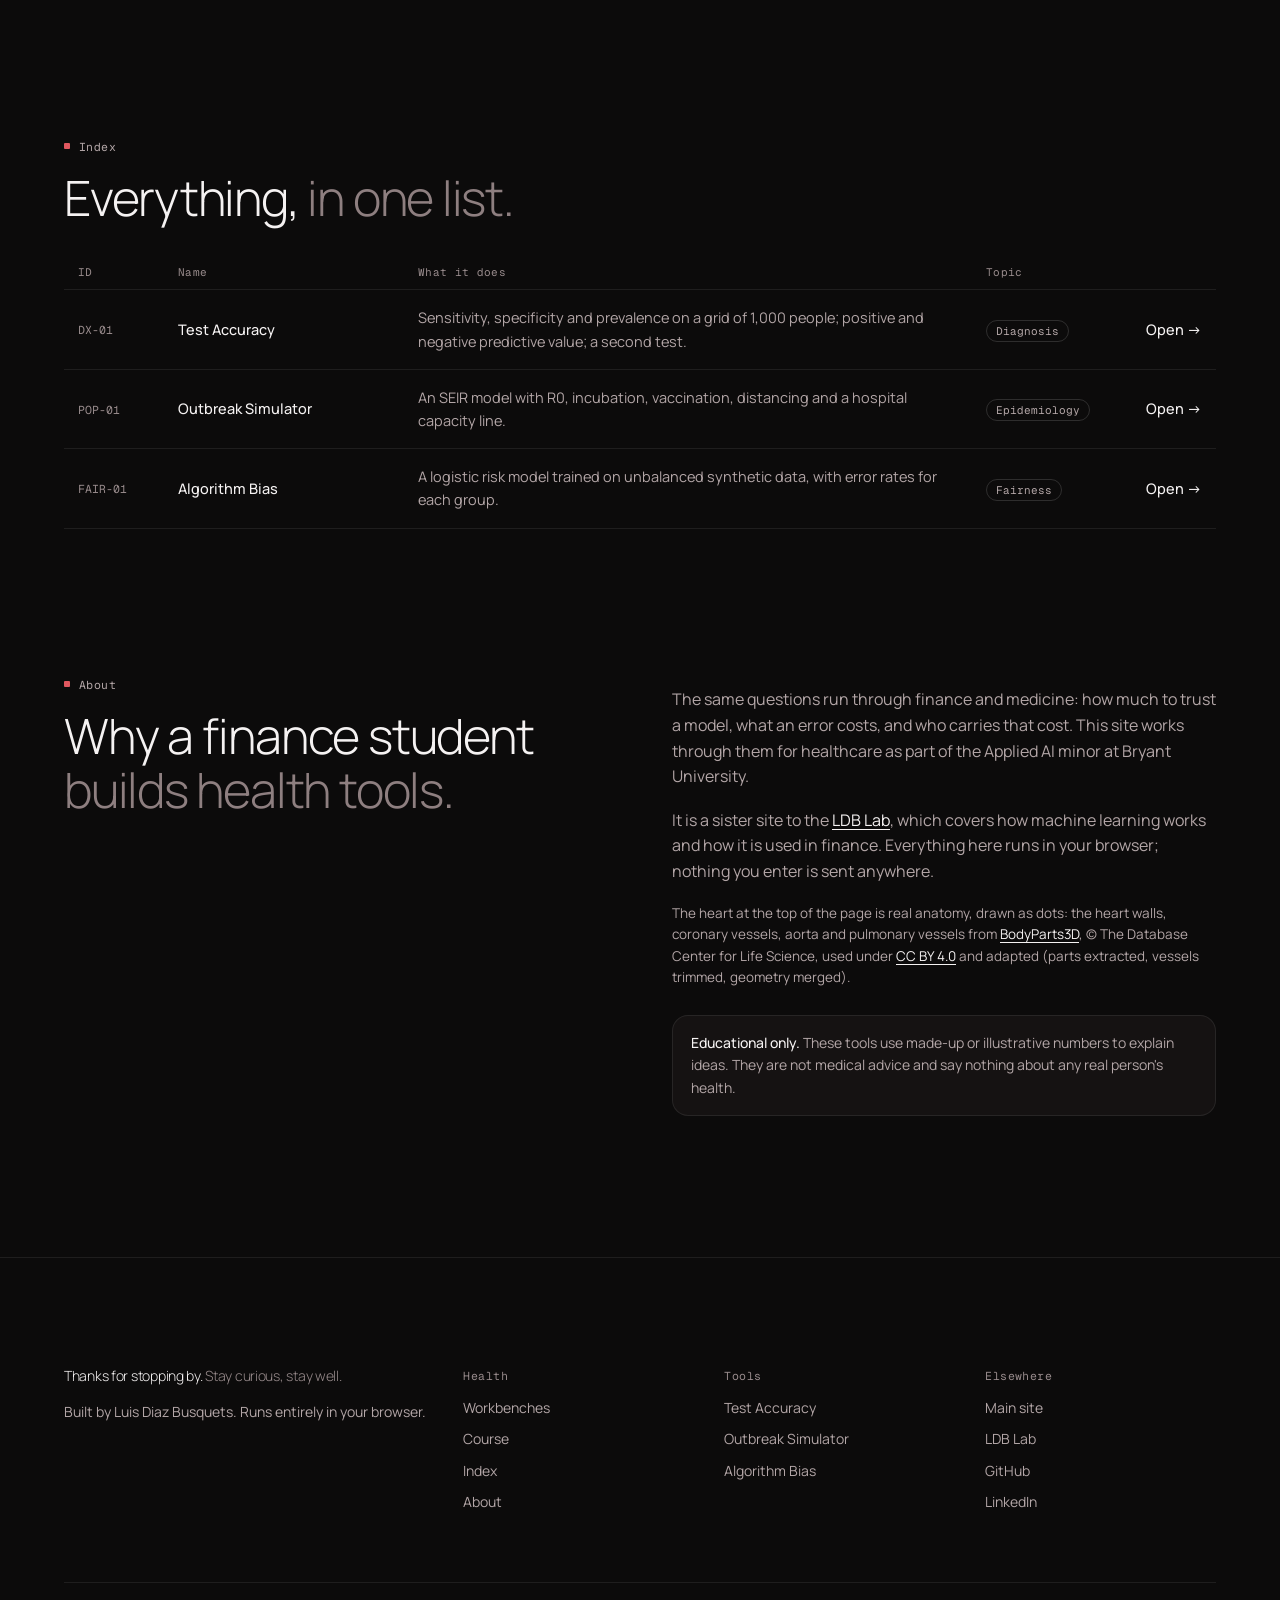
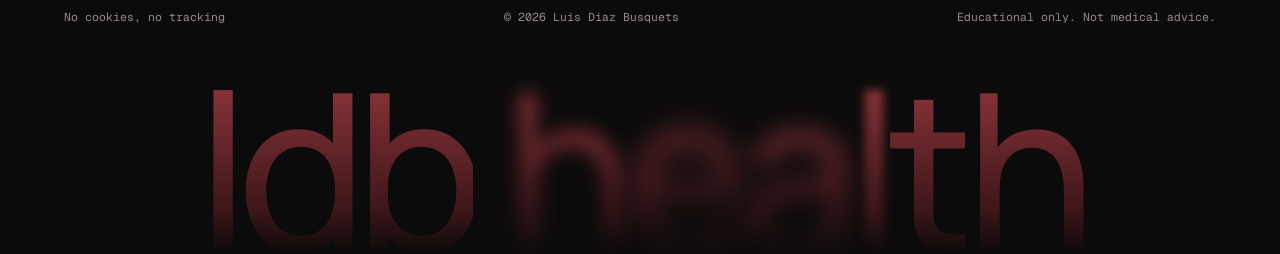
==== commit c213cfcb: "Remove the GitHub pill from the header; it lives in the footer Co-Authored-By: Claude Opus 5.5 <nore" ====
--- a/index.html
+++ b/index.html
@@ -38,7 +38,6 @@
   </nav>
   <div class="hr">
     <button class="tbtn" type="button" id="themeBtn" aria-label="Switch between light and dark"><svg class="moon" viewBox="0 0 24 24" fill="none" stroke="currentColor" stroke-width="1.8" stroke-linecap="round" stroke-linejoin="round" aria-hidden="true"><path d="M20 14.5A8 8 0 0 1 9.5 4a8 8 0 1 0 10.5 10.5z"/></svg><svg class="sun" viewBox="0 0 24 24" fill="none" stroke="currentColor" stroke-width="1.8" stroke-linecap="round" aria-hidden="true"><circle cx="12" cy="12" r="4.2"/><path d="M12 2.5v2M12 19.5v2M2.5 12h2M19.5 12h2M5.3 5.3l1.4 1.4M17.3 17.3l1.4 1.4M5.3 18.7l1.4-1.4M17.3 6.7l1.4-1.4"/></svg></button>
-    <a class="pill gl sm gh" href="https://github.com/ldiazbusquets" rel="noopener">GitHub</a>
     <span class="sites" role="navigation" aria-label="Luis Diaz Busquets sites"><a href="/">Portfolio</a><a class="opt" href="/finance/">Finance</a><a href="/lab/">Lab</a><b aria-current="page">Health</b></span>
     <button class="pill gl sm menu" type="button" id="menuBtn" aria-expanded="false" aria-controls="nav">Menu</button>
   </div>
--- a/assets/health.css
+++ b/assets/health.css
@@ -60,7 +60,6 @@
 .tbtn svg { width: 16px; height: 16px; display: block; } .tbtn .sun { display: none; }
 html.lt .tbtn .sun { display: block; } html.lt .tbtn .moon { display: none; }
 html.lt .tbtn { background: rgba(255,255,255,.5); border-color: rgba(60,20,24,.14); }
-@media (max-width: 1240px) { .hr .gh { display: none; } }
 @media (max-width: 1100px) { .sites .opt { display: none; } }
 @media (max-width: 960px) { .nav { gap: 20px; } }
 @media (max-width: 820px) {
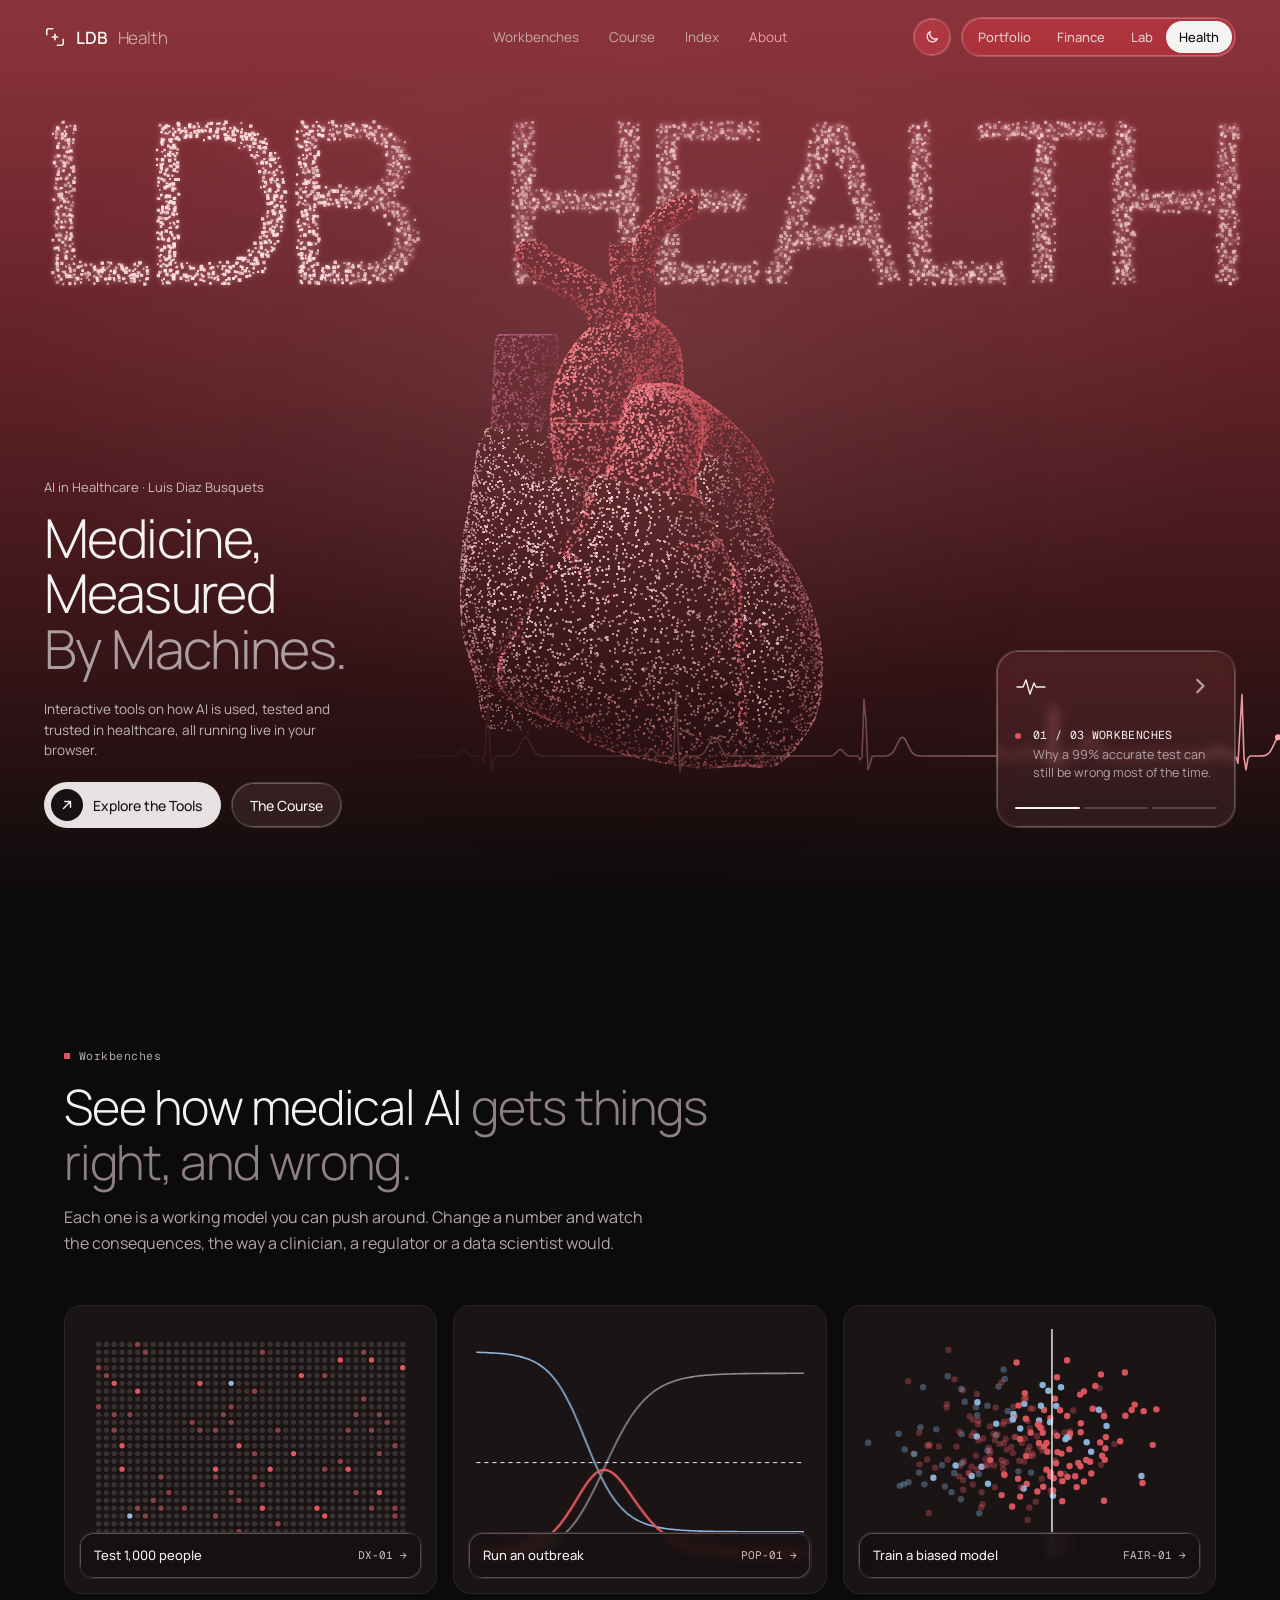
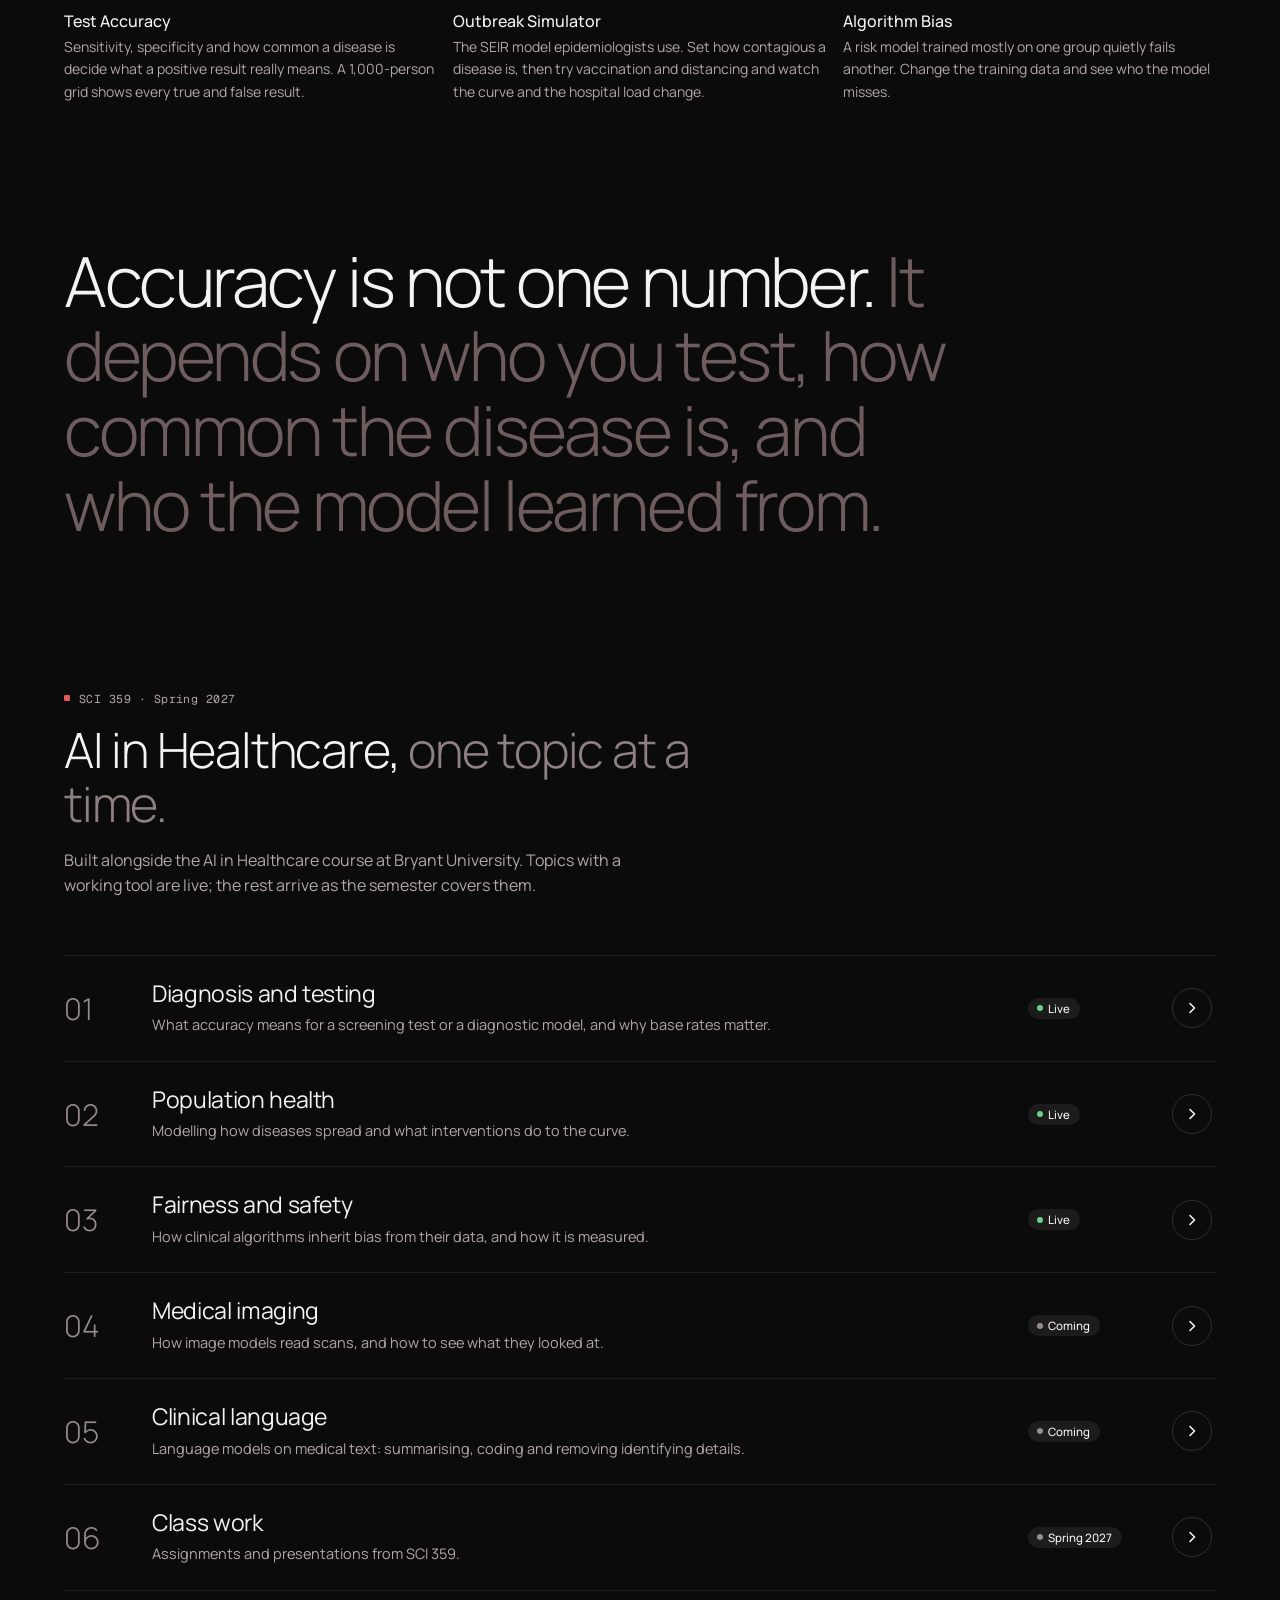
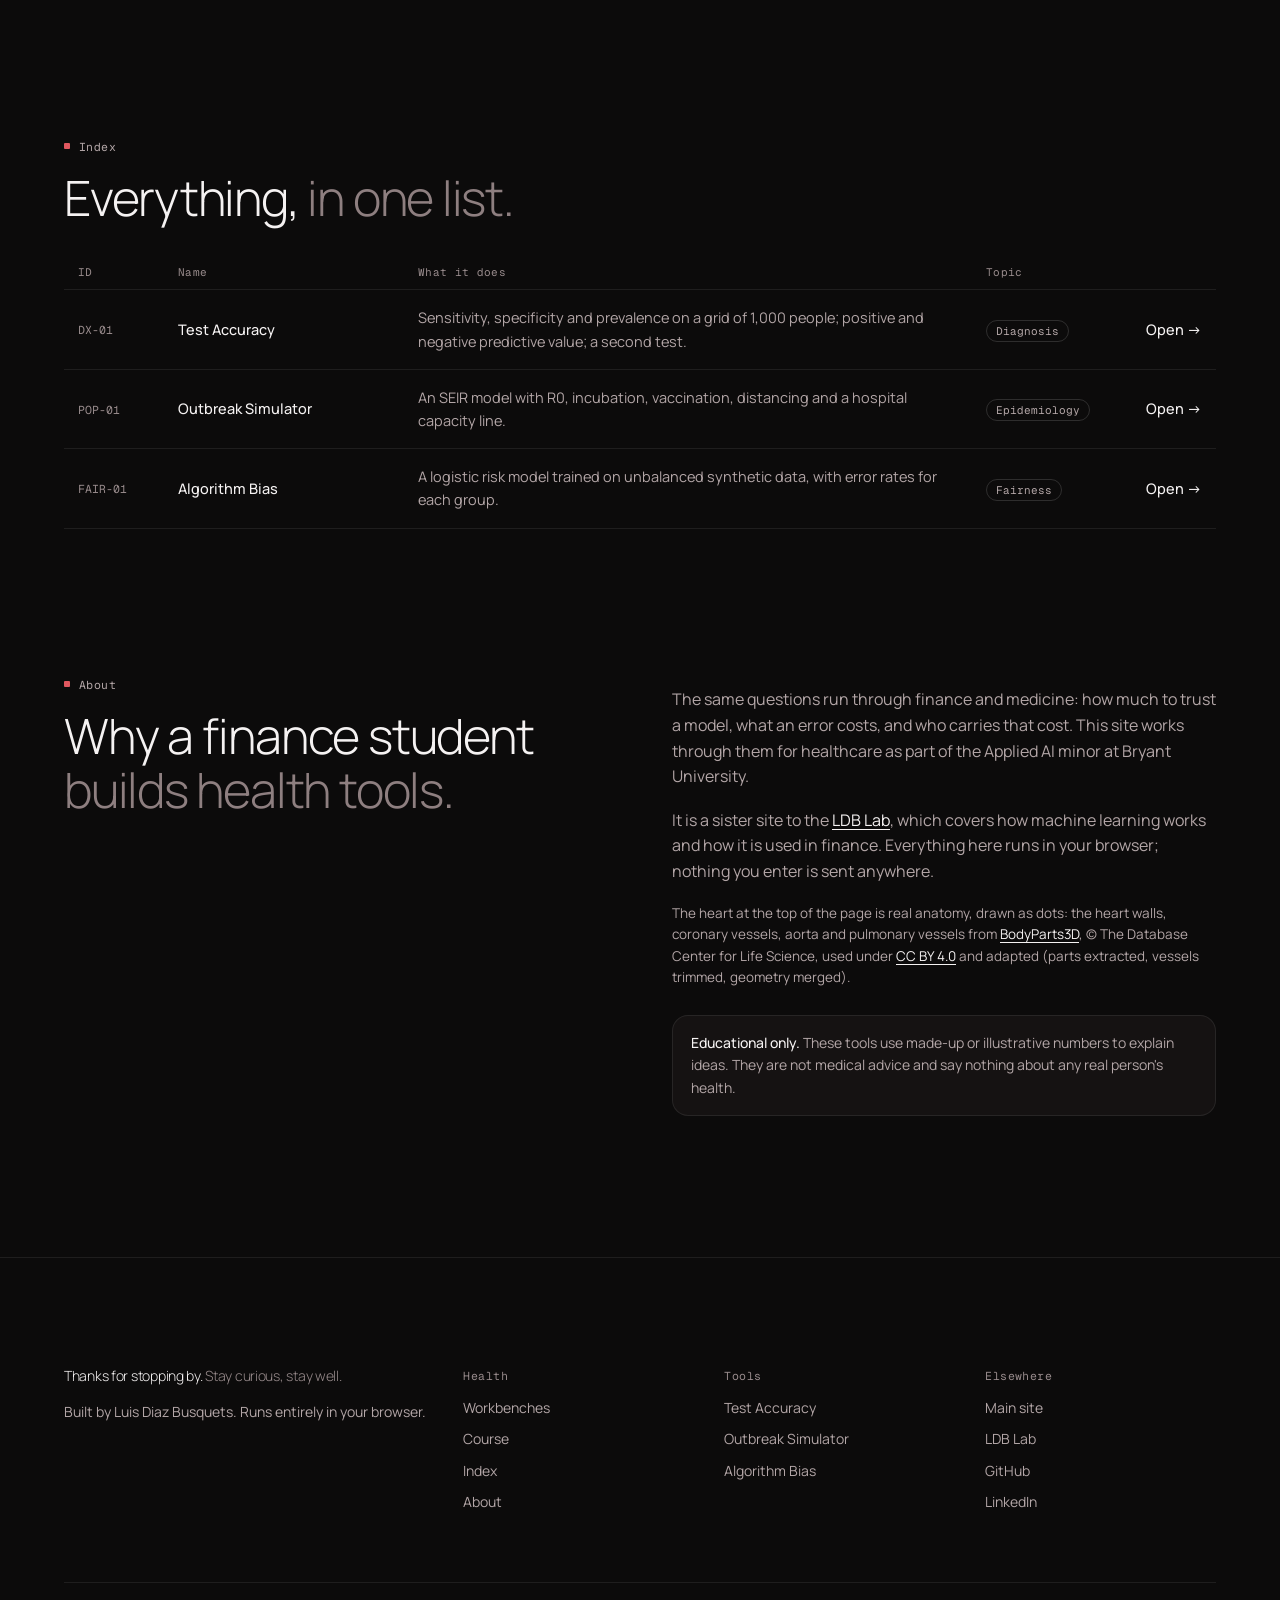
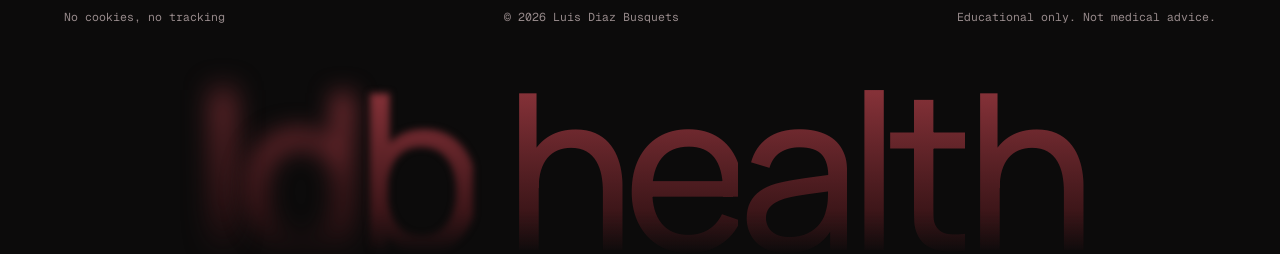
==== commit 0e2b785d: "Liquid glass on the Health pages, built on Glisse (MIT) Lit rims on the glass pills, switcher, butto" ====
--- a/index.html
+++ b/index.html
@@ -24,6 +24,7 @@
 <link rel="preconnect" href="https://fonts.gstatic.com" crossorigin>
 <link href="https://fonts.googleapis.com/css2?family=Manrope:wght@300;400;500;600&family=Geist+Mono:wght@400;500&display=swap" rel="stylesheet">
 <link rel="stylesheet" href="assets/health.css?v=806153">
+<link rel="stylesheet" href="assets/ldb-glass.css">
 </head>
 <body>
 
@@ -174,5 +175,7 @@
   addEventListener('load', prev); addEventListener('resize', function () { clearTimeout(prev.t); prev.t = setTimeout(prev, 150); }); addEventListener('themechange', prev);
 })();
 </script>
+<script src="assets/ldb-glass.js"></script>
+<script>LDBGlass.glassifyAll(".pill.gl, .sites, .tbtn, .scard, .fc .gl");</script>
 </body>
 </html>
--- a/assets/ldb-glass.css
+++ b/assets/ldb-glass.css
@@ -0,0 +1,5 @@
+/* LDB glass, after Glisse (MIT, Kelvin Zhang): iOS's rim light and edge line over each glass surface */
+:root { --lg-edge: rgb(255 255 255 / 0.14); --lg-rim-shine: 0.30; --lg-lens-shine: 1; }
+html[data-theme="light"] { --lg-edge: rgb(0 0 0 / 0.08); --lg-rim-shine: 0.55; --lg-lens-shine: -1.5; }
+[data-lgx] { isolation: isolate; }
+.lgx-rim { position: absolute; inset: 0; border-radius: inherit; background-size: 100% 100%; background-repeat: no-repeat; pointer-events: none; z-index: 3; }
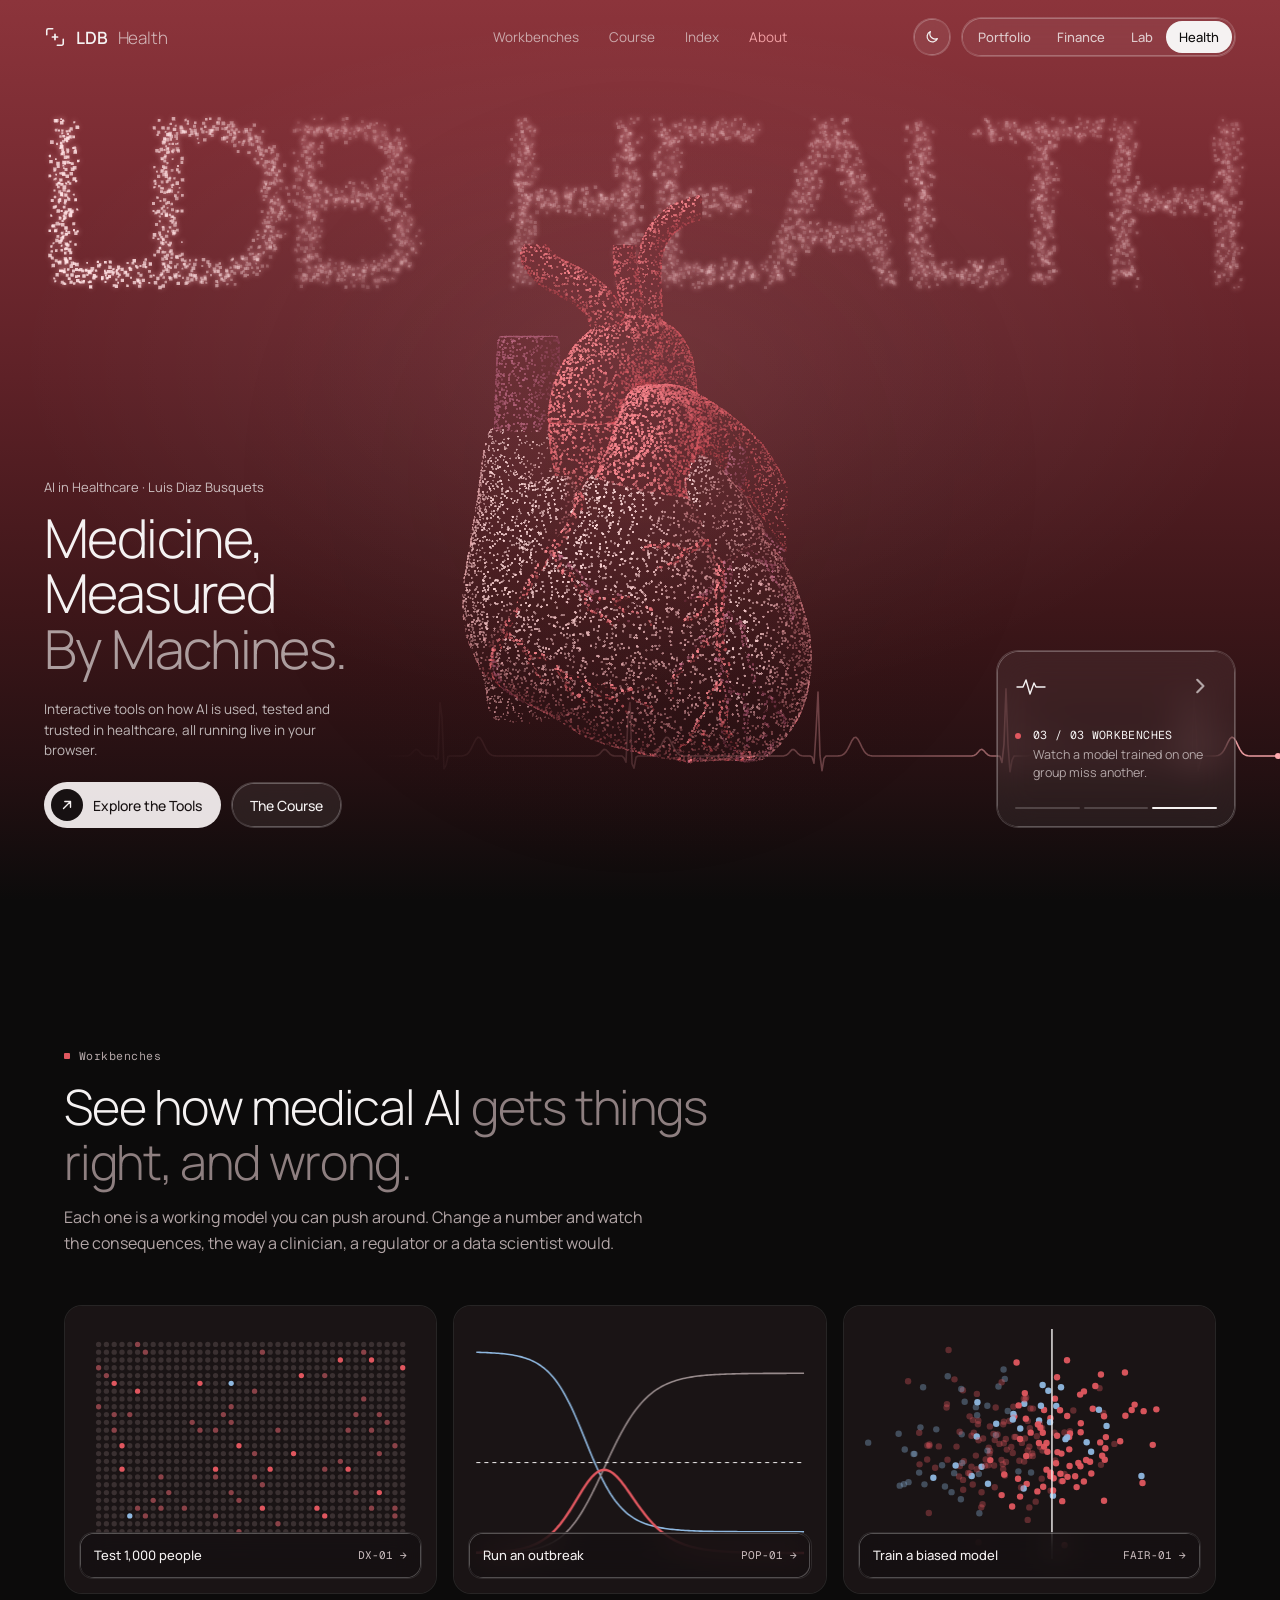
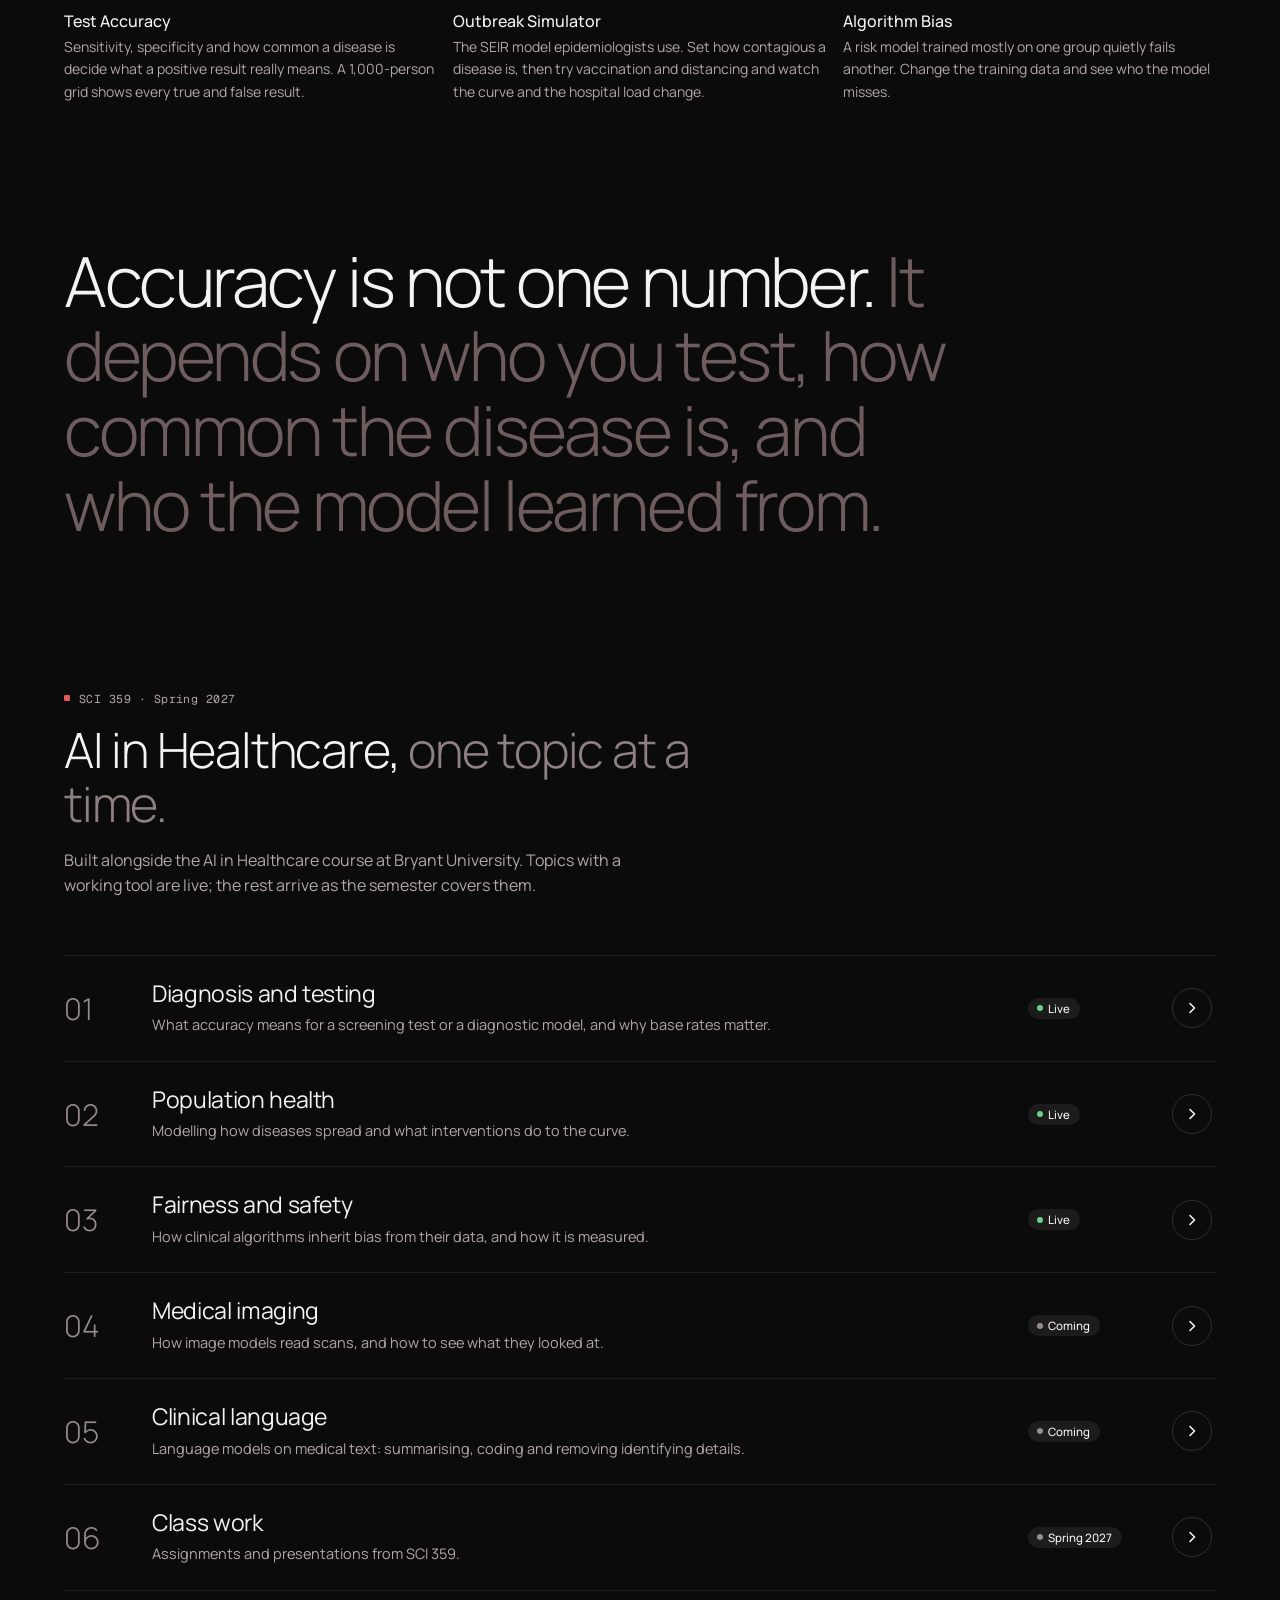
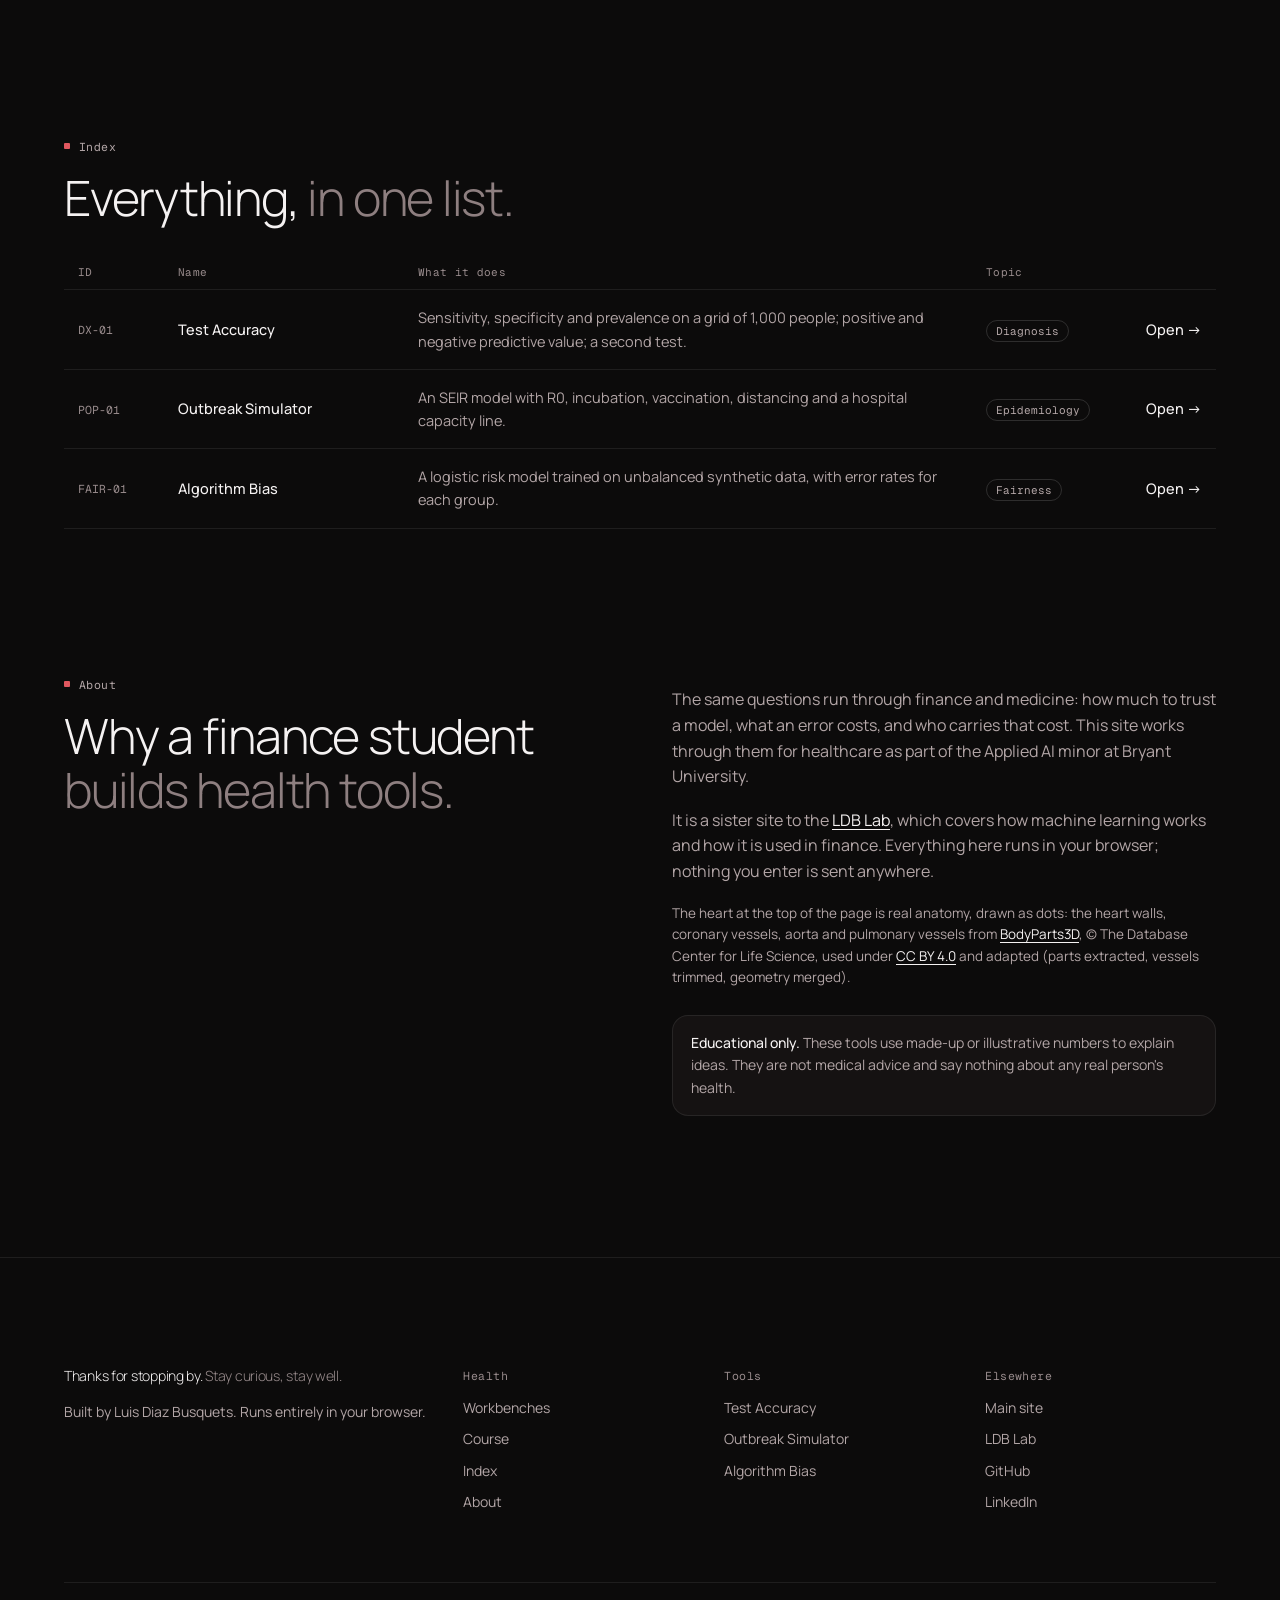
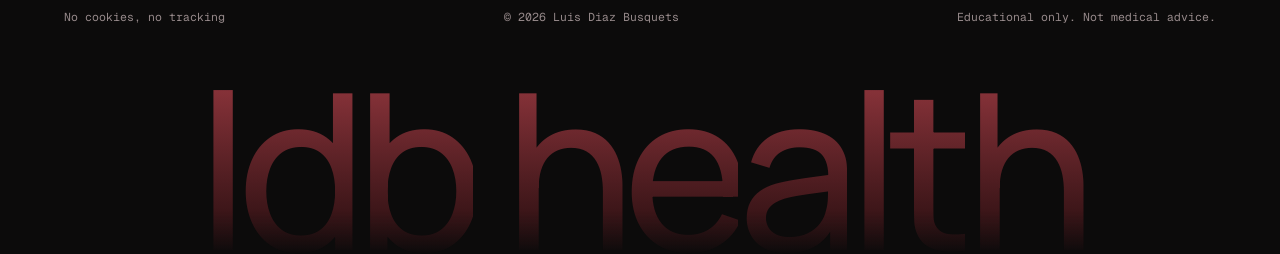
==== commit 3bdab928: "Glass: rims only, no live refraction The hero's 3D canvas animates behind the glass, so refraction r" ====
--- a/index.html
+++ b/index.html
@@ -175,7 +175,7 @@
   addEventListener('load', prev); addEventListener('resize', function () { clearTimeout(prev.t); prev.t = setTimeout(prev, 150); }); addEventListener('themechange', prev);
 })();
 </script>
-<script src="assets/ldb-glass.js"></script>
-<script>LDBGlass.glassifyAll(".pill.gl, .sites, .tbtn, .scard, .fc .gl");</script>
+<script src="assets/ldb-glass.js?v=2"></script>
+<script>LDBGlass.glassifyAll(".pill.gl, .sites, .tbtn, .scard, .fc .gl", { refract: false });</script>
 </body>
 </html>
